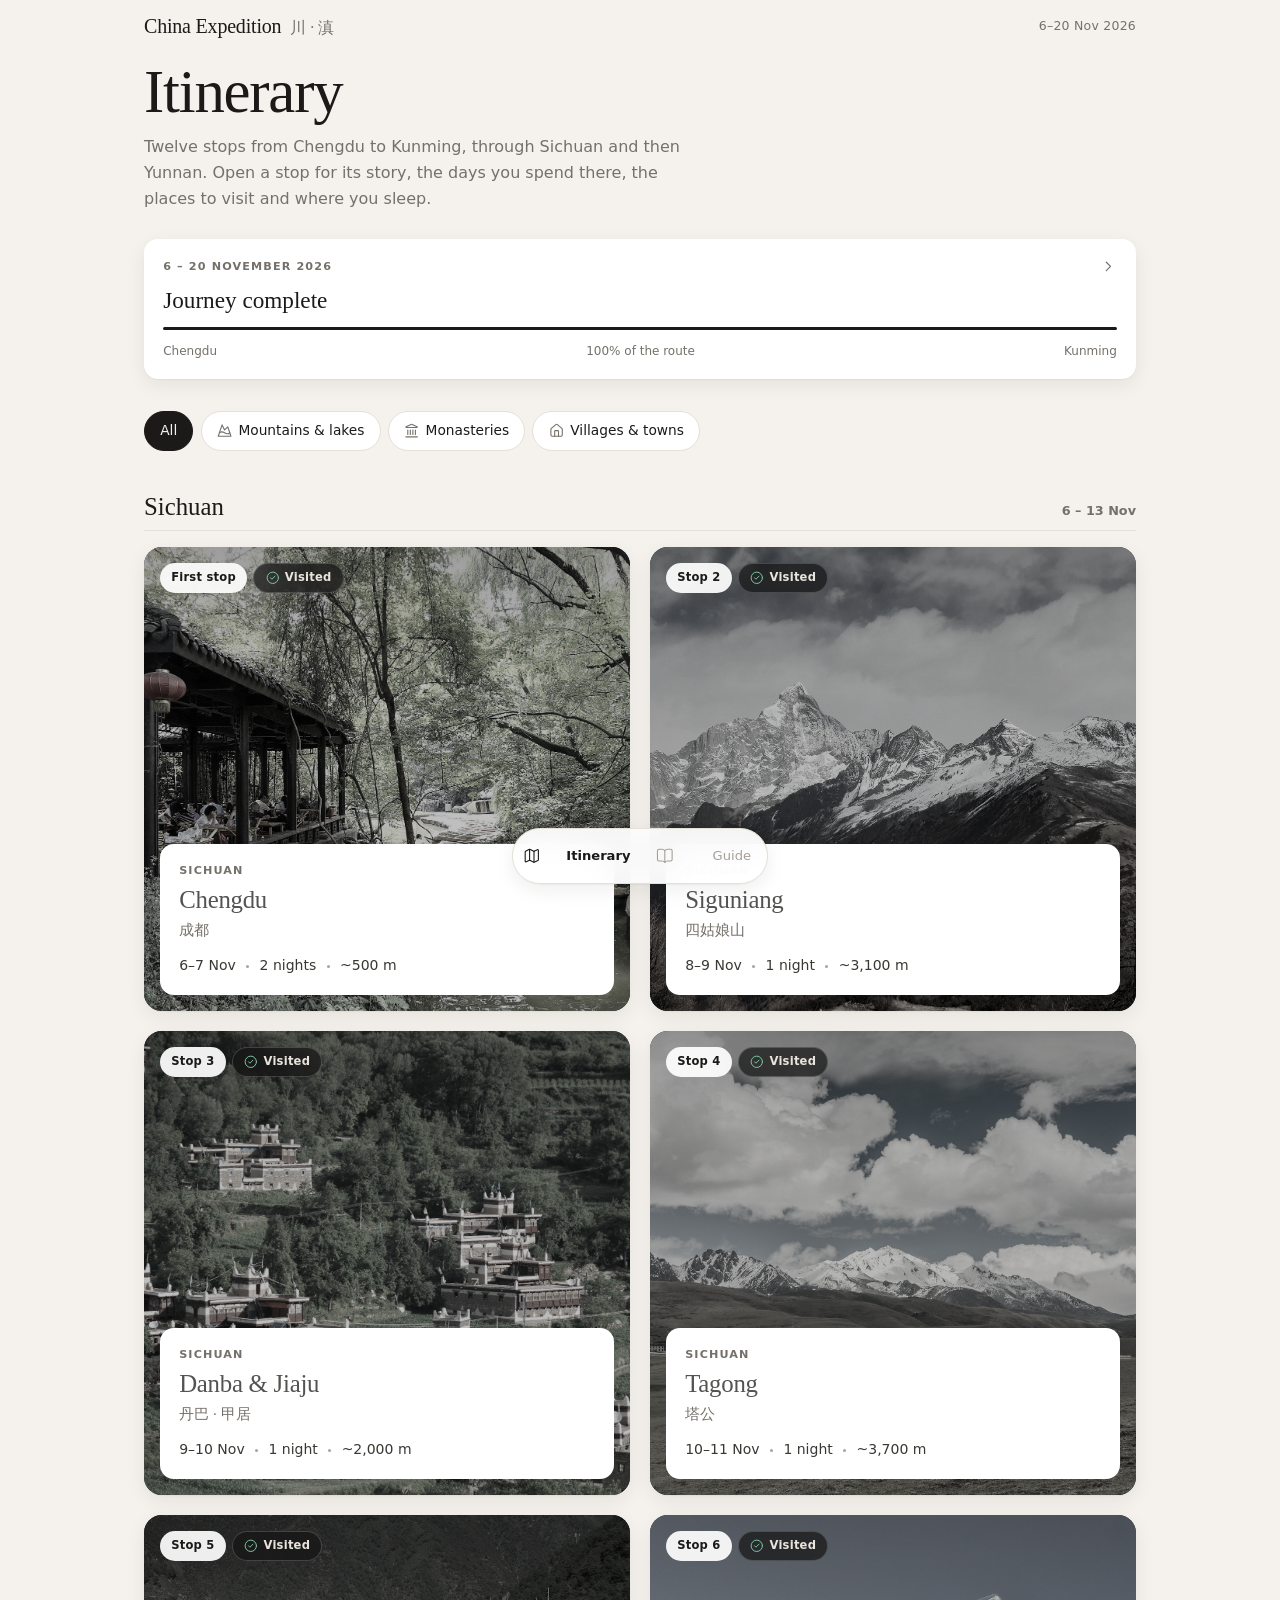
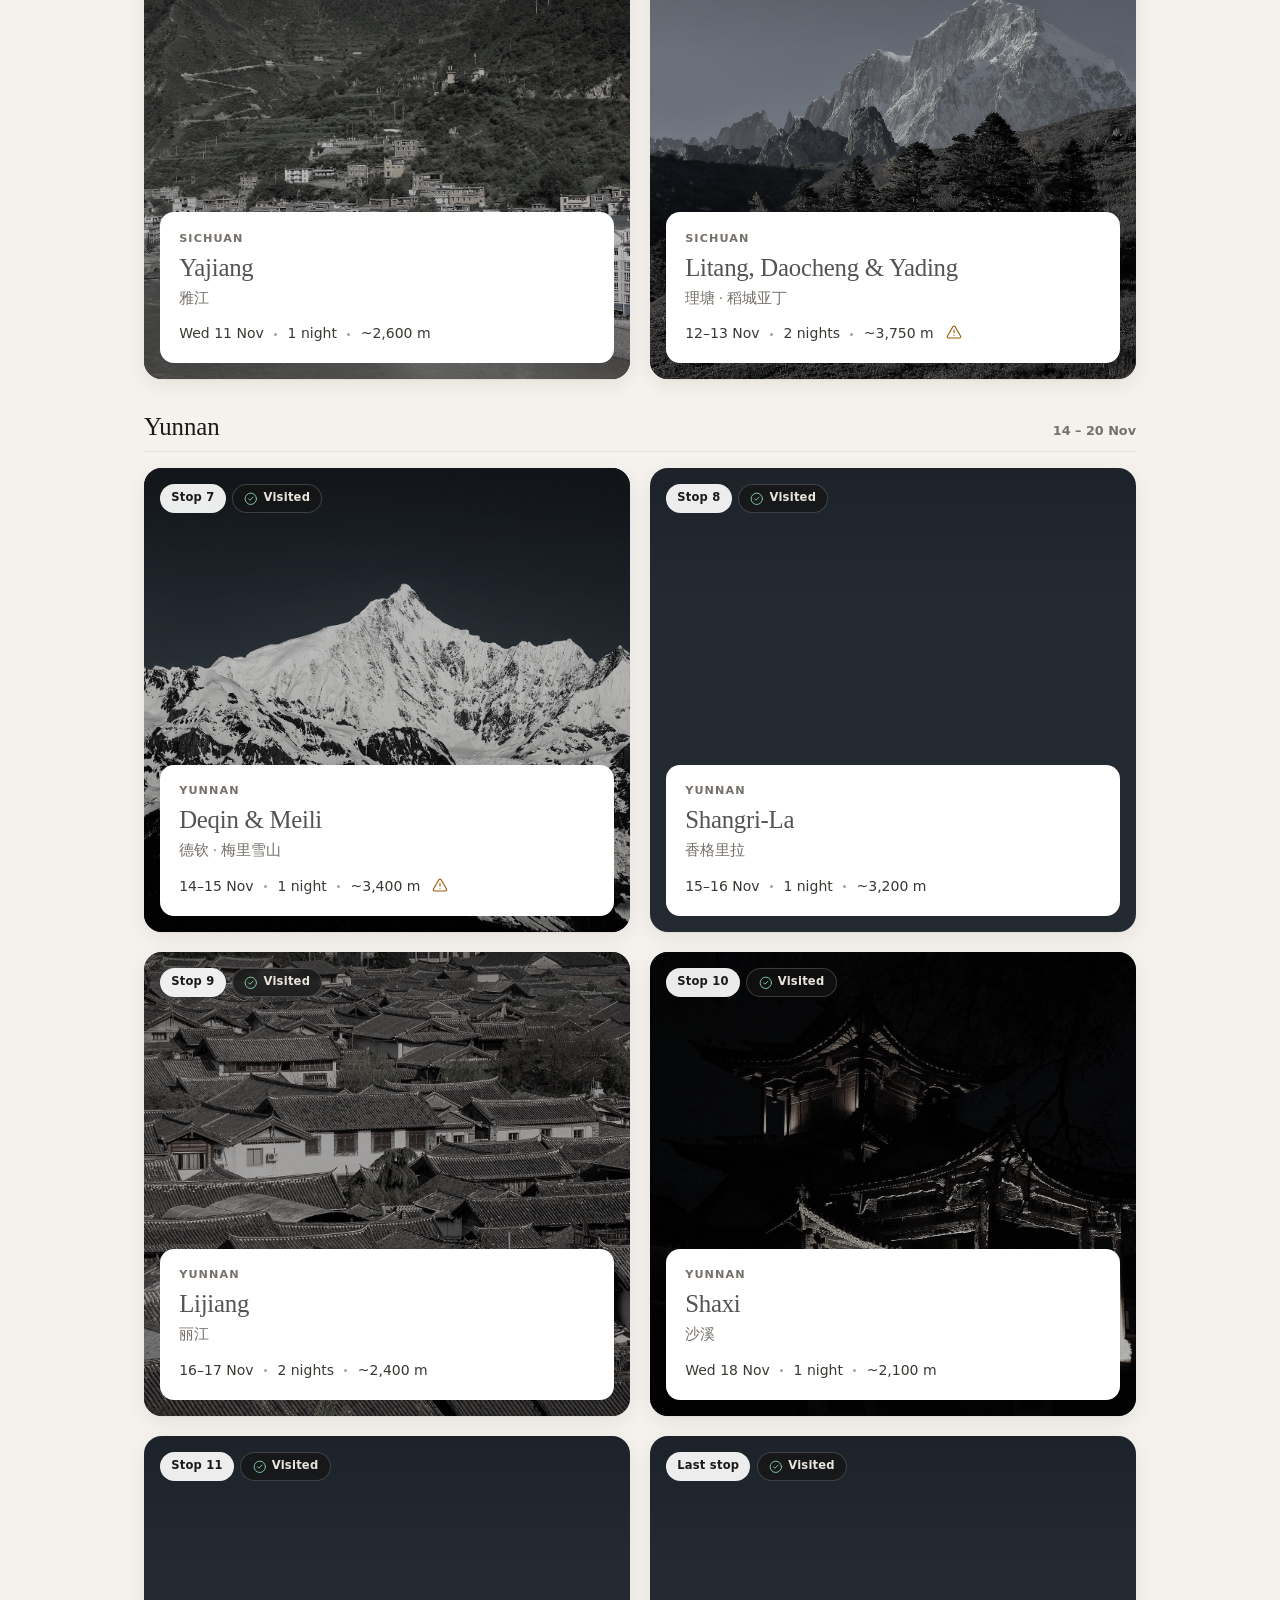
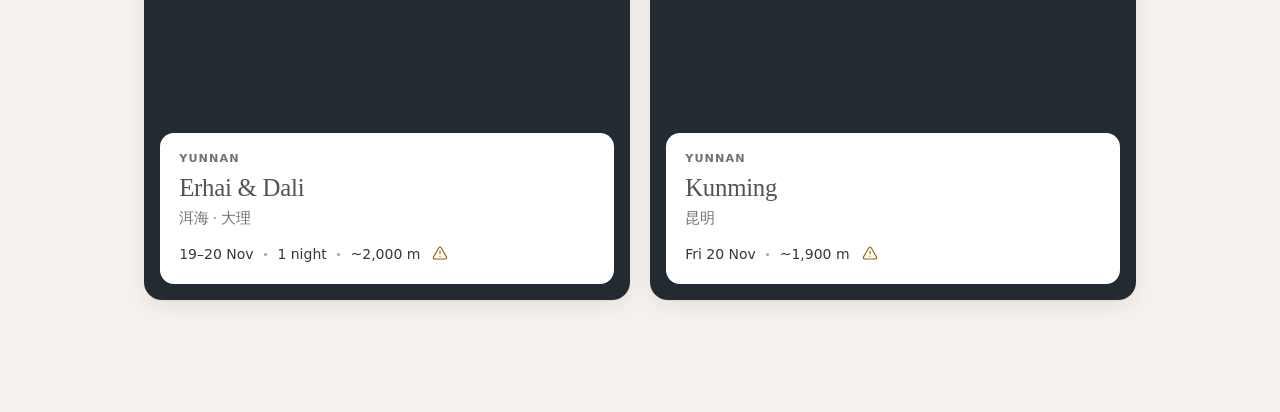
==== index.html @ 0755a428 "Phone: floating Guide and Filters buttons with animated filter panel Replaces the phone tab bar and " ====
<!doctype html>
<html lang="en">
<head>
  <meta charset="utf-8">
  <meta name="viewport" content="width=device-width, initial-scale=1, viewport-fit=cover">
  <meta name="theme-color" content="#f6f3ee" media="(prefers-color-scheme: light)">
  <meta name="theme-color" content="#171614" media="(prefers-color-scheme: dark)">
  <meta name="description" content="Day-by-day companion for the November 2026 Western Sichuan & Yunnan expedition.">
  <title>China Expedition · Nov 6–20, 2026</title>
  <link rel="icon" href="data:image/svg+xml,<svg xmlns='http://www.w3.org/2000/svg' viewBox='0 0 32 32'><rect width='32' height='32' rx='8' fill='%231d1c1a'/><path d='M5 23l7-10 4 5 3-4 8 9z' fill='%23f6f3ee'/></svg>">
  <link rel="stylesheet" href="styles.css">
</head>
<body>
  <header class="topbar">
    <a class="brand" href="#itinerary"><b>China Expedition</b><span lang="zh">川 · 滇</span></a>
    <span class="brand-dates">6–20 Nov 2026</span>
  </header>

  <main>
    <section class="view" id="v-itinerary" aria-label="Itinerary"><div class="content"></div></section>
    <section class="view" id="v-timeline" aria-label="Timeline"><div class="content"></div></section>
    <section class="view" id="v-guide" aria-label="Guide"><div class="content"></div></section>
  </main>

  <!-- Expanded card: place, stay or day -->
  <article class="detail" id="detail" hidden></article>

  <!-- Phone: floating Guide + Filters -->
  <div class="fabs" id="fabs">
    <a class="fab" href="#guide" aria-label="Guide" data-icon="book-open"></a>
    <button class="fab" id="fabFilter" type="button" aria-label="Filter stops" aria-expanded="false" aria-controls="filterPanel" data-icon="sliders-horizontal"><span class="fab-dot" aria-hidden="true"></span></button>
    <div class="filter-panel" id="filterPanel" role="radiogroup" aria-label="Filter stops"></div>
  </div>

  <nav class="tabbar" aria-label="Sections">
    <a href="#itinerary" data-view="itinerary" data-icon="map"><span>Itinerary</span></a>
    <a href="#guide" data-view="guide" data-icon="book-open"><span>Guide</span></a>
  </nav>

  <div class="toast" id="toast" role="status" aria-live="polite"></div>

  <script src="icons.js"></script>
  <script src="data.js"></script>
  <script src="places.js"></script>
  <script src="destinations.js"></script>
  <script src="photos.js"></script>
  <script src="geo.js"></script>
  <script src="food.js"></script>
  <script src="app.js"></script>
</body>
</html>
---- styles.css ----
/* China Expedition — a quiet, editorial travel companion.
   Serif display, neutral sans, warm paper, photographs (or a typographic
   cover until a photo exists), thin line icons, colour only as a signal. */

:root {
  --bg: #f5f2ed;
  --surface: #ffffff;
  --sunk: #f9f7f3;
  --ink: #1b1a18;
  --ink-2: #3a3833;
  --muted: #75706a;
  --faint: #a59f97;
  --line: #e5e0d8;
  --warn: #9a5c0b;
  --warn-bg: #f8efe0;
  --ok: #3f6b54;
  --cover-s1: #3d4855; --cover-s2: #232a32;
  --cover-y1: #3b4840; --cover-y2: #222a25;

  --serif: "Iowan Old Style", "Palatino Linotype", Palatino, "Book Antiqua", "Source Serif Pro", Georgia, serif;
  --sans: -apple-system, BlinkMacSystemFont, "Segoe UI", system-ui, Roboto, "Helvetica Neue", "PingFang SC", "Noto Sans SC", sans-serif;
  --han: "Songti SC", "STSong", "Noto Serif SC", "Source Han Serif SC", serif;

  --pad: clamp(1.25rem, 5vw, 2rem);
  --r: 14px;
  --shadow: 0 1px 1px rgb(30 25 20 / .04), 0 6px 20px rgb(30 25 20 / .07);
  --ease: cubic-bezier(.2, .7, .2, 1);
  --tab-h: calc(4rem + env(safe-area-inset-bottom));
  color-scheme: light dark;
}
@media (prefers-color-scheme: dark) {
  :root {
    --bg: #161513; --surface: #1f1d1a; --sunk: #1a1917; --ink: #eeeae3; --ink-2: #d2cdc5; --muted: #a39d94; --faint: #78726a; --line: #33302b;
    --warn: #e1ad5c; --warn-bg: #2a2219; --ok: #8cc3a5;
    --shadow: 0 1px 1px rgb(0 0 0 / .3), 0 8px 24px rgb(0 0 0 / .35);
  }
}

*, *::before, *::after { box-sizing: border-box; }
html { -webkit-text-size-adjust: 100%; }
body { margin: 0; background: var(--bg); color: var(--ink); font: 1rem/1.55 var(--sans); -webkit-font-smoothing: antialiased; padding-bottom: calc(var(--tab-h) + 1rem); }
a { color: inherit; }
button { font: inherit; color: inherit; }
:focus-visible { outline: 2px solid var(--ink); outline-offset: 3px; border-radius: 6px; }
.i { width: 1.05rem; height: 1.05rem; flex: 0 0 auto; }

/* ---------- Top bar ---------- */
.topbar { max-width: 66rem; margin: 0 auto; display: flex; align-items: center; justify-content: space-between; padding: calc(1rem + env(safe-area-inset-top)) var(--pad) 0; }
.brand { display: inline-flex; align-items: baseline; gap: .55rem; text-decoration: none; }
.brand b { font: 400 1.25rem/1 var(--serif); letter-spacing: -.01em; }
.brand span { font: 1rem/1 var(--han); color: var(--muted); }
.brand-dates { font-size: .78rem; color: var(--muted); letter-spacing: .02em; }

/* ---------- Views & type ---------- */
.view { display: none; }
.view.on { display: block; }
.content { max-width: 66rem; margin: 0 auto; padding: .75rem var(--pad) 2rem; }
.display { font: 400 clamp(2.7rem, 11vw, 3.8rem)/1 var(--serif); letter-spacing: -.02em; margin: .9rem 0 .7rem; }
.lede { color: var(--muted); line-height: 1.6; max-width: 34rem; margin: 0 0 1.75rem; }
.section-title { font: 400 1.55rem/1.15 var(--serif); margin: 2.5rem 0 1rem; letter-spacing: -.01em; }
.section-head { display: flex; align-items: baseline; justify-content: space-between; gap: 1rem; }
.group-title { display: flex; align-items: baseline; justify-content: space-between; margin: 2.25rem 0 1rem; padding-bottom: .6rem; border-bottom: 1px solid var(--line); }
.group-title span { font: 400 1.55rem/1 var(--serif); }
.group-title small { font-size: .8rem; color: var(--muted); }
.muted { color: var(--muted); font-size: .85rem; }
.eyebrow { display: block; font-size: .7rem; font-weight: 600; letter-spacing: .1em; text-transform: uppercase; color: var(--muted); margin: 0; }
.fine { display: flex; gap: .45rem; align-items: flex-start; font-size: .78rem; color: var(--muted); margin: .7rem 0 0; }
.fine .i { width: .9rem; height: .9rem; margin-top: .15rem; }
.text-link { display: inline-flex; align-items: center; gap: .35rem; margin-top: 1.25rem; padding: .4rem 0; font-weight: 600; font-size: .9rem; text-decoration: none; background: none; border: 0; border-bottom: 1px solid var(--line); cursor: pointer; }
.empty { display: flex; gap: .6rem; align-items: center; color: var(--muted); border: 1px dashed var(--line); border-radius: var(--r); padding: 1rem 1.1rem; margin: 0; font-size: .92rem; }

/* ---------- Typographic cover (until a photo exists) ---------- */
.cover { position: absolute; inset: 0; display: block; overflow: hidden; background: linear-gradient(165deg, var(--cover-s1), var(--cover-s2)); }
.cover.yunnan { background: linear-gradient(165deg, var(--cover-y1), var(--cover-y2)); }
.cover::after { content: ""; position: absolute; left: 1.4rem; right: 1.4rem; top: 7.4rem; height: 1px; background: rgb(255 255 255 / .14); }
.cover-zh {
  position: absolute; top: 4.3rem; left: 1.4rem;
  font: 400 2.1rem/1 var(--han); letter-spacing: .12em; color: rgb(255 255 255 / .42); white-space: nowrap;
}

/* ---------- Cards ---------- */
.cards { display: grid; gap: 1.1rem; }
.cards.grid { grid-template-columns: repeat(auto-fill, minmax(min(100%, 20rem), 1fr)); gap: 1.25rem; }
.card { position: relative; display: block; text-decoration: none; color: var(--ink); border-radius: calc(var(--r) + 4px); overflow: hidden; min-height: 27rem; isolation: isolate; box-shadow: var(--shadow); transition: transform .35s var(--ease); }
.card:active { transform: scale(.99); }
@media (hover: hover) { .card:hover { transform: translateY(-2px); } }
.card-media { position: absolute; inset: 0; z-index: -1; display: block; background: var(--cover-s2); }
.card-media img { position: absolute; inset: 0; width: 100%; height: 100%; object-fit: cover; }
.badge { position: absolute; top: 1rem; left: 1rem; display: inline-flex; align-items: center; gap: .4rem; padding: .35rem .7rem; border-radius: 999px; background: var(--surface); font-size: .75rem; font-weight: 600; box-shadow: var(--shadow); }
.badge .i { width: .9rem; height: .9rem; color: var(--warn); }
.card-panel { position: absolute; left: 1rem; right: 1rem; bottom: 1rem; display: flex; flex-direction: column; background: var(--surface); border-radius: var(--r); overflow: hidden; }
.card-panel > .eyebrow { padding: 1.1rem 1.2rem 0; }
.card-title { display: block; padding: .4rem 1.2rem 0; font: 400 1.55rem/1.15 var(--serif); letter-spacing: -.01em; text-wrap: balance; }
.card-zh { display: block; padding: .2rem 1.2rem 0; font-family: var(--han); color: var(--muted); font-size: .95rem; }
.meta { display: grid; gap: .4rem; padding: .9rem 1.2rem 1.05rem; font-size: .88rem; color: var(--ink-2); }
.meta > span { display: flex; align-items: center; gap: .6rem; min-width: 0; }
.meta .i { color: var(--muted); }
.card-foot { display: flex; flex-wrap: wrap; align-items: center; gap: .35rem 1rem; padding: .75rem 1.2rem; background: var(--sunk); border-top: 1px solid var(--line); color: var(--muted); font-size: .8rem; }
.card-foot > span { display: inline-flex; align-items: center; gap: .4rem; }
.card-foot .i { width: .95rem; height: .95rem; }
.card-foot .warn { color: var(--warn); font-weight: 600; margin-left: auto; }
.card.small { min-height: 21rem; }
.card.small .card-title { font-size: 1.3rem; }
.card.st-unconfirmed .st { color: var(--warn); }
.card.st-optional .st { font-style: italic; }

/* ---------- Progress ---------- */
.progress-card { display: grid; gap: .75rem; padding: 1.15rem 1.2rem; background: var(--surface); border-radius: var(--r); box-shadow: var(--shadow); text-decoration: none; }
.pc-top { display: flex; justify-content: space-between; align-items: center; color: var(--muted); }
.pc-where { font: 400 1.45rem/1.2 var(--serif); }
.bar { display: block; height: 3px; border-radius: 3px; background: var(--line); overflow: hidden; }
.bar i { display: block; height: 100%; background: var(--ink); }
.pc-foot { display: flex; justify-content: space-between; font-size: .75rem; color: var(--muted); }
.crew-line { display: flex; gap: .6rem; align-items: flex-start; font-size: .88rem; color: var(--muted); margin: 1.1rem 0 0; }
.crew-line b { color: var(--ink); font-weight: 600; margin-right: .3rem; }
.crew-line .i { margin-top: .15rem; }

/* ---------- Chips ---------- */
.chips { display: flex; gap: .45rem; overflow-x: auto; scrollbar-width: none; margin: 1.5rem calc(var(--pad) * -1) 0; padding: .5rem var(--pad); position: sticky; top: 0; z-index: 5; background: var(--bg); }
.chips::-webkit-scrollbar { display: none; }
.chips button { flex: 0 0 auto; display: inline-flex; align-items: center; gap: .4rem; min-height: 2.5rem; padding: 0 .95rem; border: 1px solid var(--line); background: var(--surface); border-radius: 999px; cursor: pointer; font-size: .86rem; }
.chips button .i { width: .95rem; height: .95rem; color: var(--muted); }
.chips button span { color: var(--faint); font-size: .75rem; }
.chips button[aria-checked="true"] { background: var(--ink); color: var(--bg); border-color: var(--ink); }
.chips button[aria-checked="true"] .i, .chips button[aria-checked="true"] span { color: color-mix(in srgb, var(--bg) 70%, transparent); }
#v-places .chips { margin-bottom: 1.5rem; }

/* ---------- Guide ---------- */
.arc, .plist { list-style: none; margin: 0; padding: 0; display: grid; gap: 1.1rem; }
.arc li, .plist li { display: grid; grid-template-columns: 2rem 1fr; gap: .7rem; font-size: .92rem; color: var(--muted); }
.arc b, .plist b { display: block; color: var(--ink); font-weight: 600; font-size: .98rem; margin-bottom: .1rem; }
.arc-n { font: 400 1.6rem/1 var(--serif); color: var(--faint); }
.plist .i { width: 1.25rem; height: 1.25rem; margin-top: .1rem; color: var(--ink-2); }
.accordion details { border-bottom: 1px solid var(--line); }
.accordion summary { display: flex; justify-content: space-between; align-items: center; cursor: pointer; padding: 1rem 0; font-weight: 600; list-style: none; }
.accordion summary::-webkit-details-marker { display: none; }
.accordion summary .i { transition: transform .25s var(--ease); color: var(--muted); }
.accordion details[open] summary .i { transform: rotate(180deg); }
.accordion ul { margin: 0 0 1rem; padding-left: 1.1rem; display: grid; gap: .4rem; color: var(--muted); font-size: .92rem; }
.gear-group { margin: 1.25rem 0 .25rem; }
.checks { list-style: none; margin: 0; padding: 0; }
.checks label { display: flex; align-items: center; gap: .8rem; min-height: 3rem; border-bottom: 1px solid var(--line); cursor: pointer; }
.checks input { width: 1.15rem; height: 1.15rem; accent-color: var(--ink); }
.checks input:checked + span { color: var(--faint); text-decoration: line-through; }
.foot { margin-top: 2.5rem; padding-top: 1.25rem; border-top: 1px solid var(--line); display: grid; gap: .75rem; font-size: .8rem; color: var(--muted); }
.foot p { display: flex; gap: .6rem; margin: 0; }

/* ---------- Detail ---------- */
body.has-detail { overflow: hidden; }
.detail { position: fixed; inset: 0; z-index: 30; overflow-y: auto; overscroll-behavior: contain; background: var(--bg); padding-bottom: calc(3rem + env(safe-area-inset-bottom)); scroll-padding-top: 3.5rem; }
.detail[hidden] { display: none; }
.d-hero { position: relative; height: min(48vh, 30rem); overflow: hidden; background: var(--cover-s2); view-transition-name: hero; }
.d-hero img { position: absolute; inset: 0; width: 100%; height: 100%; object-fit: cover; }
.d-hero::after { content: ""; position: absolute; inset: 0; background: linear-gradient(180deg, rgb(0 0 0 / .25), transparent 25%, transparent 70%, rgb(0 0 0 / .25)); pointer-events: none; }
.d-hero .cover-zh { font-size: clamp(2.6rem, 11vw, 3.6rem); top: auto; bottom: 2.6rem; left: var(--pad); }
.d-hero .cover::after { display: none; }
.d-back { position: absolute; z-index: 2; top: calc(.9rem + env(safe-area-inset-top)); left: .9rem; display: grid; place-items: center; width: 2.5rem; height: 2.5rem; border-radius: 50%; background: color-mix(in srgb, var(--surface) 92%, transparent); box-shadow: var(--shadow); -webkit-backdrop-filter: blur(10px); backdrop-filter: blur(10px); }
.d-back.static { position: static; flex: 0 0 auto; }
.d-back .i { width: 1.25rem; height: 1.25rem; }
.d-credit { position: absolute; z-index: 2; right: .75rem; bottom: 1.85rem; max-width: 70%; text-align: right; font-size: .6875rem; line-height: 1.3; color: rgb(255 255 255 / .85); text-decoration: none; }
.d-sheet { position: relative; max-width: 42rem; margin: -1.25rem auto 0; padding: 2rem var(--pad) 0; background: var(--bg); border-radius: 1.25rem 1.25rem 0 0; }

/* Detail typography — six roles, nothing else:
   title (serif 2.5) · h2 section (serif 1.5) · h3 item (sans 1.0625/600)
   body (sans 1/1.6) · meta (sans .875 muted) · label (sans .6875 caps) */
.detail .label { margin: 0; font: 600 .6875rem/1.3 var(--sans); letter-spacing: .1em; text-transform: uppercase; color: var(--muted); }
.d-title { margin: .5rem 0 0; font: 400 clamp(2.25rem, 9vw, 2.75rem)/1.05 var(--serif); letter-spacing: -.02em; text-wrap: balance; }
.d-zh { margin: .375rem 0 0; font: 1.0625rem/1.4 var(--han); color: var(--muted); }
.detail h2 { margin: 0 0 1rem; font: 400 1.5rem/1.2 var(--serif); letter-spacing: -.01em; }
.detail h3 { margin: 0; font: 600 1.0625rem/1.35 var(--sans); letter-spacing: -.005em; }
.detail h4 { margin: 1.5rem 0 .5rem; font: 600 .9375rem/1.35 var(--sans); }
.detail p { margin: .75rem 0 0; font-size: 1rem; line-height: 1.6; }
.detail p.lead { margin-top: 0; font-size: 1.0625rem; color: var(--ink); }
.detail .meta { padding: 0; display: flex; gap: .5rem; align-items: baseline; font-size: .875rem; line-height: 1.5; color: var(--muted); }
.detail .meta b { color: var(--ink-2); font-weight: 600; margin-right: .15rem; }
.detail .meta .i { width: 1rem; height: 1rem; flex: 0 0 auto; align-self: center; }
.detail .meta.note { align-items: flex-start; }
.detail .meta.note .i { align-self: flex-start; margin-top: .2rem; }
.bullets { margin: .75rem 0 0; padding-left: 1.1rem; display: grid; gap: .5rem; font-size: 1rem; line-height: 1.55; }
.bullets li::marker { color: var(--faint); }

/* Head + facts */
.d-head { padding-bottom: 1.5rem; }
.facts { display: grid; grid-template-columns: repeat(4, 1fr); margin: 1.5rem 0 0; padding: 1rem 0 0; border-top: 1px solid var(--line); gap: .5rem; }
.facts dt { font: 600 .6875rem/1.3 var(--sans); letter-spacing: .1em; text-transform: uppercase; color: var(--muted); }
.facts dd { margin: .25rem 0 0; font: 500 1rem/1.3 var(--sans); }
.jump { position: sticky; top: 0; z-index: 4; display: flex; gap: 1.5rem; overflow-x: auto; scrollbar-width: none; margin: 0 calc(var(--pad) * -1); padding: .875rem var(--pad); background: color-mix(in srgb, var(--bg) 94%, transparent); -webkit-backdrop-filter: blur(10px); backdrop-filter: blur(10px); border-top: 1px solid var(--line); border-bottom: 1px solid var(--line); }
.jump::-webkit-scrollbar { display: none; }
.jump a { font-size: .875rem; font-weight: 500; text-decoration: none; color: var(--muted); white-space: nowrap; }

/* Sections: one rhythm */
.dsec { padding: 2.5rem 0 0; }
.dsec + .dsec { margin-top: 2.5rem; border-top: 1px solid var(--line); }
.dsec > .meta:first-of-type { margin: -.5rem 0 1rem; }

/* Links: clearly tappable, never louder than content */
.tlink { display: inline-flex; align-items: center; gap: .3rem; padding: 0; border: 0; background: none; cursor: pointer; font: 500 .9375rem/1.4 var(--sans); color: var(--ink); text-decoration: underline; text-decoration-color: var(--line); text-decoration-thickness: 1px; text-underline-offset: .25em; }
.tlink:hover { text-decoration-color: var(--ink); }
.tlink .i { width: .9rem; height: .9rem; color: var(--muted); }
.tlink.inline { font-size: inherit; }
.links { display: flex; flex-wrap: wrap; gap: .5rem 1.25rem; }
.btn { display: inline-flex; align-items: center; justify-content: center; gap: .5rem; min-height: 2.75rem; padding: 0 1.1rem; border-radius: 999px; border: 1px solid var(--line); background: var(--surface); text-decoration: none; cursor: pointer; font: 600 .875rem var(--sans); color: var(--ink); }
.btn .i { width: 1rem; height: 1rem; }
.btn.primary { background: var(--ink); border-color: var(--ink); color: var(--bg); }

/* Stepper */
.stepper { list-style: none; margin: .75rem 0 0; padding: 0; display: flex; flex-wrap: wrap; gap: .375rem 0; font-size: .875rem; color: var(--ink-2); }
.stepper li { display: inline-flex; align-items: center; }
.stepper li span { position: relative; padding-left: .85rem; }
.stepper li span::before { content: ""; position: absolute; left: 0; top: 50%; width: 6px; height: 6px; margin-top: -3px; border-radius: 50%; border: 1.5px solid var(--faint); background: var(--bg); }
.stepper li + li::before { content: ""; width: 1rem; height: 1px; background: var(--line); margin: 0 .45rem 0 .35rem; }
.stepper li.done span::before { background: var(--ink); border-color: var(--ink); }
.stepper li.uncertain span { font-style: italic; color: var(--warn); }

/* Days */
.day + .day { margin-top: 2rem; padding-top: 2rem; border-top: 1px dashed var(--line); }
.day h3 { margin-top: .375rem; }
.day.is-today .label { color: var(--warn); }
.live { display: flex; gap: .4rem; align-items: center; font-weight: 600; font-size: .9375rem !important; }
.live .i { width: 1rem; height: 1rem; color: var(--warn); }
.opts { display: grid; gap: .75rem; margin: 1rem 0 0; }
.opts dt { font: 600 .6875rem/1.3 var(--sans); letter-spacing: .1em; text-transform: uppercase; color: var(--muted); }
.opts dd { margin: .2rem 0 0; font-size: 1rem; line-height: 1.55; }
.notice { display: flex; gap: .625rem; align-items: flex-start; margin-top: 1rem; padding: .875rem 1rem; background: var(--warn-bg); border-radius: var(--r); }
.notice p { margin: 0 !important; font-size: .9375rem !important; }
.notice .i { width: 1.05rem; height: 1.05rem; color: var(--warn); margin-top: .2rem; flex: 0 0 auto; }

/* Places: rows that read as tappable */
.places { list-style: none; margin: 0; padding: 0; border-top: 1px solid var(--line); }
.place { border-bottom: 1px solid var(--line); }
.place summary { display: grid; grid-template-columns: 4rem minmax(0, 1fr) 1.25rem; gap: 1rem; align-items: center; padding: 1rem 0; cursor: pointer; list-style: none; }
.place summary::-webkit-details-marker { display: none; }
.place summary:hover .pl-name { text-decoration: underline; text-decoration-color: var(--line); text-underline-offset: .25em; }
.pl-thumb { position: relative; width: 4rem; height: 4rem; border-radius: 10px; overflow: hidden; background: var(--cover-s2); }
.pl-thumb img { position: absolute; inset: 0; width: 100%; height: 100%; object-fit: cover; }
.pl-thumb .cover-zh { font-size: .95rem; top: auto; bottom: .4rem; left: .45rem; letter-spacing: 0; color: rgb(255 255 255 / .6); }
.pl-thumb .cover::after { display: none; }
.pl-text { display: grid; gap: .2rem; min-width: 0; }
.pl-name { font: 600 1.0625rem/1.3 var(--sans); }
.pl-sub { font-size: .8125rem; color: var(--muted); }
.pl-dist { display: flex; flex-wrap: wrap; align-items: center; gap: .3rem .75rem; font-size: .8125rem; font-weight: 500; color: var(--ink-2); }
.pl-dist:empty { display: none; }
.pl-dist .i { width: .9rem; height: .9rem; color: var(--muted); margin-right: -.1rem; }
.pl-dist.route { color: var(--muted); font-weight: 400; }
.pl-dist em { font-style: normal; font-weight: 500; color: var(--warn); }
.place.st-optional .pl-dist em { color: var(--muted); font-style: italic; font-weight: 400; }
.pl-chev { width: 1.1rem; height: 1.1rem; color: var(--faint); transition: transform .25s var(--ease); }
.place details[open] .pl-chev { transform: rotate(180deg); }
.pl-body { padding: 0 0 1.5rem; }
.pl-body > p:first-of-type { margin-top: 0; }
.pl-body .links { margin-top: 1rem; }
.pl-photo { margin: 0 0 1rem; }
.pl-photo img { display: block; width: 100%; aspect-ratio: 3 / 2; object-fit: cover; border-radius: var(--r); }
.pl-photo figcaption { margin-top: .4rem; }
.pl-photo figcaption .tlink { font-size: .6875rem; color: var(--muted); }

/* Stay */
.stay { padding: 1.5rem; background: var(--surface); border-radius: var(--r); box-shadow: var(--shadow); }
.stay h3 { margin-top: .375rem; font-size: 1.1875rem; }
.stay > .meta { margin-top: .25rem; }
.kv { margin: 1.25rem 0 0; display: grid; gap: .75rem; }
.kv > div { display: grid; grid-template-columns: 1.1rem 5.5rem minmax(0, 1fr); gap: .625rem; align-items: baseline; font-size: .9375rem; line-height: 1.5; }
.kv .i { width: 1rem; height: 1rem; color: var(--muted); align-self: center; }
.kv dt { color: var(--muted); font-size: .875rem; }
.kv dd { margin: 0; }
.kv dd .tlink { margin-left: .4rem; font-size: .875rem; }
@media (max-width: 26rem) { .kv > div { grid-template-columns: 1.1rem minmax(0, 1fr); } .kv dt { grid-column: 2; } .kv dd { grid-column: 2; margin-top: -.5rem; } }
.stay .note { margin-top: 1rem; }
.stay-actions { display: flex; flex-wrap: wrap; align-items: center; gap: .75rem 1.25rem; margin-top: 1.25rem; padding-top: 1.25rem; border-top: 1px solid var(--line); }

/* Food */
.eats { list-style: none; margin: .75rem 0 0; padding: 0; display: grid; gap: 1px; background: var(--line); border-radius: var(--r); overflow: hidden; }
.eats li { padding: 1rem 1.125rem; background: var(--surface); }
.eats h3 { font-size: 1rem; }
.eats .zh { font: 400 .9375rem var(--han); color: var(--muted); margin-left: .25rem; }
.eats p { margin-top: .375rem; font-size: .9375rem; color: var(--ink-2); }
.eats .links { margin-top: .625rem; }
.eats .tlink { font-size: .875rem; }

.foot-note { margin-top: 2.5rem !important; padding-top: 1.5rem; border-top: 1px solid var(--line); }
.d-pager { display: grid; grid-template-columns: 1fr 1fr; gap: .75rem; margin-top: 1.5rem; }
.d-pager a { display: flex; align-items: center; gap: .5rem; padding: 1rem; background: var(--surface); border-radius: var(--r); text-decoration: none; font: 600 1rem/1.3 var(--sans); }
.d-pager .label { display: block; margin-bottom: .25rem; }
.d-pager .i { width: 1.1rem; height: 1.1rem; color: var(--muted); flex: 0 0 auto; }
.d-pager .nx { justify-content: flex-end; text-align: right; grid-column: 2; }

/* Voucher viewer */
.detail.voucher { background: #111; color: #eee; }
.v-bar { position: sticky; top: 0; z-index: 2; display: flex; align-items: center; gap: .8rem; padding: calc(.75rem + env(safe-area-inset-top)) var(--pad) .75rem; background: rgb(17 17 17 / .92); -webkit-backdrop-filter: blur(10px); backdrop-filter: blur(10px); }
.v-bar small { display: block; font-size: .7rem; letter-spacing: .1em; text-transform: uppercase; color: #9a9a9a; }
.v-bar b { font: 400 1.1rem/1.2 var(--serif); }
.v-bar .d-back { background: #2a2a2a; color: #eee; box-shadow: none; }
.v-note { display: flex; gap: .6rem; max-width: 46rem; margin: .5rem auto 0; padding: 0 var(--pad); font-size: .82rem; color: #b5b5b5; }
.v-pages { display: grid; gap: 1rem; max-width: 46rem; margin: 1rem auto 0; padding: 0 var(--pad); }
.v-pages img { width: 100%; height: auto; border-radius: 8px; background: #fff; }
.detail.voucher .empty { color: #aaa; border-color: #333; }

/* Expand / collapse */
.card-media.vt { view-transition-name: hero; }
::view-transition-group(hero) { animation-duration: .45s; animation-timing-function: var(--ease); }

/* ---------- Tab bar ---------- */
.tabbar { position: fixed; left: 0; right: 0; bottom: 0; z-index: 20; height: var(--tab-h); display: grid; grid-template-columns: repeat(2, 1fr); padding-bottom: env(safe-area-inset-bottom); background: color-mix(in srgb, var(--surface) 94%, transparent); border-top: 1px solid var(--line); -webkit-backdrop-filter: blur(16px); backdrop-filter: blur(16px); }
.tabbar a { display: grid; place-items: center; align-content: center; gap: .3rem; text-decoration: none; color: var(--faint); font-size: .7rem; }
.tabbar .i { width: 1.4rem; height: 1.4rem; stroke-width: 1.5; }
.tabbar a[aria-current] { color: var(--ink); font-weight: 600; }
.has-detail .tabbar { display: none; }
@media (min-width: 52rem) {
  .tabbar { left: 50%; right: auto; bottom: 1rem; transform: translateX(-50%); width: 16rem; height: 3.5rem; padding: 0; border: 1px solid var(--line); border-radius: 999px; box-shadow: var(--shadow); }
  .tabbar a { grid-auto-flow: column; gap: .45rem; font-size: .82rem; }
  .tabbar .i { width: 1.1rem; height: 1.1rem; }
  .card { min-height: 29rem; }
}

.toast { position: fixed; left: 50%; bottom: calc(var(--tab-h) + 1rem); z-index: 60; transform: translate(-50%, 1rem); opacity: 0; background: var(--ink); color: var(--bg); padding: .6rem 1.05rem; border-radius: 999px; font-size: .86rem; font-weight: 600; pointer-events: none; transition: transform .3s var(--ease), opacity .3s var(--ease); }
.has-detail .toast { bottom: calc(1.5rem + env(safe-area-inset-bottom)); }
.toast.show { transform: translate(-50%, 0); opacity: 1; }

@media (prefers-reduced-motion: reduce) { *, *::before, *::after { transition: none !important; animation: none !important; } }

/* ---------- Stop pills ---------- */
.pills { position: absolute; top: 1rem; left: 1rem; display: flex; gap: .4rem; }
.pill { display: inline-flex; align-items: center; gap: .35rem; padding: .3rem .7rem; border-radius: 999px; font-size: .72rem; font-weight: 600; letter-spacing: .02em;
  background: rgb(255 255 255 / .92); color: #1b1a18; -webkit-backdrop-filter: blur(8px); backdrop-filter: blur(8px); }
.pill.now { background: #1b1a18; color: #fff; }
.pill .i { width: .85rem; height: .85rem; }

/* ---------- Timeline ---------- */
.tl { list-style: none; margin: 2rem 0 0; padding: 0; position: relative; }
.tl-stop { position: relative; display: grid; grid-template-columns: 1.5rem minmax(0, 1fr); gap: .9rem; padding-bottom: 1.6rem; }
.tl-stop::before { content: ""; position: absolute; left: calc(.75rem - 1px); top: 1.6rem; bottom: -.1rem; width: 2px; background: var(--line); }
.tl-stop:last-child::before { display: none; }
.tl-stop.done::before { background: var(--ink); }
.tl-node { position: relative; z-index: 1; width: 1.5rem; height: 1.5rem; margin-top: 1.1rem; border-radius: 50%; border: 2px solid var(--line); background: var(--bg); display: grid; place-items: center; }
.tl-stop.done .tl-node { border: 0; background: var(--ink); color: var(--bg); }
.tl-stop.done .tl-node .i { width: 1.5rem; height: 1.5rem; color: var(--bg); stroke-width: 2; }
.tl-stop.now .tl-node { border-color: var(--warn); box-shadow: 0 0 0 5px color-mix(in srgb, var(--warn) 18%, transparent); }
.tl-stop.now .tl-node::after { content: ""; width: .55rem; height: .55rem; border-radius: 50%; background: var(--warn); }
.tl-head { display: grid; grid-template-columns: 4.2rem minmax(0, 1fr) auto; gap: .9rem; align-items: center; text-decoration: none; padding: .5rem; margin: 0 -.5rem; border-radius: var(--r); }
.tl-stop.now .tl-head { background: var(--surface); box-shadow: var(--shadow); }
.tl-head > .i { color: var(--faint); }
.tl-thumb { position: relative; width: 4.2rem; height: 4.2rem; border-radius: 10px; overflow: hidden; background: var(--cover-s2); }
.tl-thumb img { position: absolute; inset: 0; width: 100%; height: 100%; object-fit: cover; }
.tl-thumb .cover-zh { font-size: 1rem; top: auto; bottom: .45rem; left: .45rem; letter-spacing: 0; color: rgb(255 255 255 / .6); }
.tl-thumb .cover::after { display: none; }
.tl-name { display: block; font: 400 1.35rem/1.15 var(--serif); margin-top: .15rem; }
.tl-head em { font-style: normal; color: var(--warn); }
.tl-stop.done .tl-head { opacity: .55; }
.tl-days { list-style: none; margin: .5rem 0 0; padding: 0 0 0 .1rem; display: grid; gap: .1rem; }
.tl-days a { display: grid; grid-template-columns: 3.6rem minmax(0, 1fr) auto; gap: .5rem; align-items: baseline; padding: .3rem 0; text-decoration: none; font-size: .86rem; color: var(--ink-2); }
.tl-days b { font-weight: 600; font-size: .78rem; color: var(--muted); }
.tl-days li.past a { color: var(--faint); text-decoration: line-through; text-decoration-color: var(--line); }
.tl-days li.today a { color: var(--ink); font-weight: 600; }
.tl-days li.today b { color: var(--warn); }
.tl-days .warn-i { width: .85rem; height: .85rem; color: var(--warn); }
.tl-live { display: flex; gap: .4rem; align-items: center; margin: .1rem 0 .3rem 4.1rem; font-size: .82rem; color: var(--warn); font-weight: 600; }
.tl-live .i { width: .9rem; height: .9rem; }

/* Photos */
.card-media img { transition: transform .8s var(--ease); }
@media (hover: hover) { .card:hover .card-media img { transform: scale(1.03); } }
.card-media::after { content: ""; position: absolute; inset: 0; background: linear-gradient(180deg, rgb(0 0 0 / .18), transparent 30%); pointer-events: none; }
.credits { margin-top: 1.5rem; border-top: 1px solid var(--line); }
.credits summary { display: flex; justify-content: space-between; align-items: center; padding: 1rem 0; cursor: pointer; font-size: .85rem; font-weight: 600; list-style: none; }
.credits summary::-webkit-details-marker { display: none; }
.credits ul { list-style: none; margin: 0; padding: 0 0 1rem; display: grid; gap: .7rem; font-size: .78rem; color: var(--muted); }
.credits b { color: var(--ink); font-weight: 600; }
.credits a { color: var(--ink-2); word-break: break-word; }
.kv dd > a.tlink:first-child { margin-left: 0; }

.detail .v-label { margin: .75rem 0 -.25rem; font: 600 .6875rem/1.3 var(--sans); letter-spacing: .1em; text-transform: uppercase; color: #b5b5b5; }

/* =====================================================================
   HOME — desktop keeps the grid; phones get a full-screen story feed
   ===================================================================== */
.home-hero { display: none; }
@media (max-width: 51.99rem) {
  .topbar { display: none; }
  :root[data-view="itinerary"] { scroll-snap-type: y mandatory; scroll-padding-top: 3.1rem; }
  .desk-intro, #v-itinerary .group-title { display: none; }
  #v-itinerary .content { padding-top: 0; }

  .home-hero {
    position: relative; display: flex; flex-direction: column; justify-content: space-between;
    height: calc(100svh - var(--tab-h)); margin: 0 calc(var(--pad) * -1);
    padding: calc(2.5rem + env(safe-area-inset-top)) var(--pad) 1.25rem;
    color: #fff; overflow: hidden; isolation: isolate; scroll-snap-align: start; scroll-margin-top: 0;
  }
  .hero-media { position: absolute; inset: 0; z-index: -1; background: var(--cover-s2); }
  .hero-media img { position: absolute; inset: 0; width: 100%; height: 100%; object-fit: cover; }
  .hero-media .cover-zh { display: none; }
  .hero-media::after { content: ""; position: absolute; inset: 0;
    background: linear-gradient(180deg, rgb(10 10 10 / .55) 0%, rgb(10 10 10 / .15) 38%, rgb(10 10 10 / .1) 55%, rgb(10 10 10 / .55) 100%); }
  .hero-kicker { margin: 0; display: flex; gap: .75rem; font: 600 .6875rem/1.3 var(--sans); letter-spacing: .12em; text-transform: uppercase; color: rgb(255 255 255 / .85); }
  .hero-kicker span { font: 400 .875rem/1 var(--han); letter-spacing: .1em; }
  .hero-title { margin: .75rem 0 0; font: 400 clamp(3.4rem, 17vw, 5rem)/.95 var(--serif); letter-spacing: -.03em; text-shadow: 0 2px 24px rgb(0 0 0 / .25); }
  .hero-sub { margin: 1rem 0 0; max-width: 18rem; font-size: 1rem; line-height: 1.5; color: rgb(255 255 255 / .9); }
  .hero-bottom { display: grid; gap: .75rem; }
  .hero-bottom .progress-card { color: var(--ink); }
  .hero-bottom .fine { margin: 0; color: rgb(255 255 255 / .85); }
  .hero-bottom .fine .i { color: rgb(255 255 255 / .85); }
  .scroll-cue { display: flex; align-items: center; justify-content: center; gap: .35rem; font-size: .75rem; letter-spacing: .04em; color: rgb(255 255 255 / .8); }
  .scroll-cue .i { width: .9rem; height: .9rem; }
  @media (prefers-reduced-motion: no-preference) { .scroll-cue .i { animation: cue 1.8s var(--ease) infinite; } }

  /* Filters: a slim sticky bar once you scroll past the hero */
  #v-itinerary .chips { margin: 0 calc(var(--pad) * -1); padding: .5rem var(--pad); gap: .375rem; height: 3.1rem;
    background: color-mix(in srgb, var(--bg) 90%, transparent); -webkit-backdrop-filter: blur(14px); backdrop-filter: blur(14px); border-bottom: 1px solid var(--line); }
  #v-itinerary .chips button { min-height: 2.1rem; padding: 0 .8rem; font-size: .8125rem; }
  #v-itinerary .chips button .i { width: .85rem; height: .85rem; }

  /* Each stop is a whole page */
  #v-itinerary .cards.grid { display: block; margin: 0 calc(var(--pad) * -1); }
  #v-itinerary .card {
    height: calc(100svh - var(--tab-h) - 3.1rem); min-height: 0; border-radius: 0; box-shadow: none;
    scroll-snap-align: start; scroll-snap-stop: always; transform: none;
  }
  #v-itinerary .card:active { transform: none; }
  #v-itinerary .card-media::after { background: linear-gradient(180deg, rgb(0 0 0 / .28), transparent 22%, transparent 55%, rgb(0 0 0 / .35)); }
  #v-itinerary .pills { top: 1.25rem; left: 1.25rem; }
  #v-itinerary .card-panel { left: 1rem; right: 1rem; bottom: 1rem; }
  #v-itinerary .card-title { font-size: 2rem; }
  #v-itinerary .empty { margin: 2rem var(--pad); }
}
@keyframes cue { 50% { transform: translateY(3px); } }
@media (min-width: 52rem) { .desk-intro { display: block; } }

/* Phone story pages: text straight on the photo (visual reference: full-bleed, white type, dark fade) */
.card-desc { display: none; }
@media (max-width: 51.99rem) {
  :root[data-view="itinerary"] body { background: #0d0d0c; }
  #v-itinerary .card { background: #0d0d0c; color: #fff; }
  #v-itinerary .card-media::after { background: linear-gradient(180deg, rgb(0 0 0 / .35) 0%, transparent 18%, transparent 38%, rgb(0 0 0 / .55) 62%, rgb(0 0 0 / .88) 100%); }
  #v-itinerary .card-panel { left: 0; right: 0; bottom: 0; padding: 0 1.5rem 1.75rem; background: none; border-radius: 0; overflow: visible; }
  #v-itinerary .card-panel > .eyebrow { padding: 0; color: rgb(255 255 255 / .75); }
  #v-itinerary .card-title { padding: .5rem 0 0; font: 700 2.25rem/1.05 var(--sans); letter-spacing: -.025em; color: #fff; }
  #v-itinerary .card-zh { padding: .3rem 0 0; color: rgb(255 255 255 / .7); font-size: 1rem; }
  #v-itinerary .card-desc { display: -webkit-box; -webkit-line-clamp: 2; -webkit-box-orient: vertical; overflow: hidden;
    margin-top: .75rem; font-size: .9375rem; line-height: 1.45; color: rgb(255 255 255 / .88); }
  #v-itinerary .meta { padding: .9rem 0 0; gap: .4rem; color: rgb(255 255 255 / .9); font-size: .875rem; }
  #v-itinerary .meta .i { color: rgb(255 255 255 / .7); }
  #v-itinerary .card-foot { padding: 1rem 0 0; margin-top: 1rem; background: none; border-top: 1px solid rgb(255 255 255 / .18); color: rgb(255 255 255 / .75); }
  #v-itinerary .card-foot .warn { color: #f0c27a; }
  #v-itinerary .pill { background: rgb(255 255 255 / .16); color: #fff; border: 1px solid rgb(255 255 255 / .25); }
  #v-itinerary .pill.now { background: #fff; color: #111; border-color: #fff; }

  /* Dark chrome while browsing stops */
  :root[data-view="itinerary"] #v-itinerary .chips { background: rgb(13 13 12 / .82); border-bottom-color: rgb(255 255 255 / .08); }
  :root[data-view="itinerary"] #v-itinerary .chips button { background: rgb(255 255 255 / .08); border-color: rgb(255 255 255 / .14); color: rgb(255 255 255 / .85); }
  :root[data-view="itinerary"] #v-itinerary .chips button .i { color: rgb(255 255 255 / .6); }
  :root[data-view="itinerary"] #v-itinerary .chips button[aria-checked="true"] { background: #fff; color: #111; border-color: #fff; }
  :root[data-view="itinerary"] #v-itinerary .chips button[aria-checked="true"] .i { color: #111; }
  :root[data-view="itinerary"] .tabbar { background: rgb(13 13 12 / .92); border-top-color: rgb(255 255 255 / .08); }
  :root[data-view="itinerary"] .tabbar a { color: rgb(255 255 255 / .45); }
  :root[data-view="itinerary"] .tabbar a[aria-current] { color: #fff; }
  #v-itinerary .empty { color: rgb(255 255 255 / .7); border-color: rgb(255 255 255 / .2); }
}

/* Opening screen: black, with a cinnabar seal and blessing */
:root { --cinnabar: #c8352a; --cinnabar-deep: #9e2a21; }
@media (max-width: 51.99rem) {
  .home-hero { background: #0a0a0a; color: #f3efe8; justify-content: flex-end; gap: 1.75rem; }
  .seal {
    position: absolute; top: calc(1.75rem + env(safe-area-inset-top)); left: var(--pad);
    display: grid; grid-template-columns: 1fr; place-items: center; width: 3.4rem; height: 3.4rem;
    background: var(--cinnabar); border-radius: 4px; color: #fbe9e4;
    font: 400 1.15rem/1 var(--han); letter-spacing: 0; box-shadow: inset 0 0 0 2px rgb(255 255 255 / .12);
  }
  .seal span { display: block; line-height: 1.05; }
  .blessing {
    position: absolute; top: calc(1.5rem + env(safe-area-inset-top)); right: calc(var(--pad) - .25rem); margin: 0;
    display: flex; flex-direction: column; align-items: center;
    font: 400 clamp(2.9rem, 13vw, 4rem)/1 var(--han); color: var(--cinnabar);
  }
  .blessing span { display: block; height: 1.12em; }
  .hero-kicker { color: rgb(243 239 232 / .6); }
  .hero-title { text-shadow: none; color: #f3efe8; }
  .hero-sub { max-width: 19rem; color: rgb(243 239 232 / .75); }
  .hero-sub .red { color: var(--cinnabar); font-weight: 600; }
  .hero-bottom .progress-card { background: #151515; color: #f3efe8; box-shadow: none; border: 1px solid #262626; }
  .hero-bottom .progress-card .eyebrow, .hero-bottom .pc-top, .hero-bottom .pc-foot { color: rgb(243 239 232 / .55); }
  .hero-bottom .bar { background: #2a2a2a; }
  .hero-bottom .bar i { background: var(--cinnabar); }
  .hero-bottom .fine, .hero-bottom .fine .i, .scroll-cue { color: rgb(243 239 232 / .5); }
  .hero-media { display: none; }
}

/* Visited stops */
.pill.done { background: rgb(20 20 20 / .7); color: #e9e4dc; border: 1px solid rgb(255 255 255 / .18); }
.pill.done .i { color: #7cc4a2; }
.card.is-done .card-media img { filter: grayscale(.85) brightness(.75); }
.card.is-done .card-title { opacity: .75; }
.card.is-now { box-shadow: 0 0 0 3px var(--cinnabar, #c8352a), var(--shadow); }
@media (max-width: 51.99rem) { #v-itinerary .card.is-now { box-shadow: inset 0 0 0 3px var(--cinnabar); } }
.tl-back { display: inline-flex; align-items: center; gap: .25rem; margin-top: calc(.5rem + env(safe-area-inset-top)); font-size: .875rem; color: var(--muted); text-decoration: none; }
.tl-back .i { width: 1rem; height: 1rem; }
/* Timeline view: the itinerary tab stays highlighted */
:root[data-view="timeline"] .tabbar a[data-view="itinerary"] { color: var(--ink); font-weight: 600; }

/* Section bar: active section */
.jump a { position: relative; padding: .25rem 0; transition: color .2s var(--ease); }
.jump a::after { content: ""; position: absolute; left: 0; right: 0; bottom: -.9rem; height: 2px; border-radius: 2px; background: var(--cinnabar, #c8352a); transform: scaleX(0); transition: transform .25s var(--ease); }
.jump a.on { color: var(--ink); font-weight: 600; }
.jump a.on::after { transform: scaleX(1); }

/* Cards: high-level only — region, name, dates · nights · altitude */
.card-line { display: flex; flex-wrap: wrap; align-items: center; gap: .25rem 0; padding: .875rem 1.2rem 1.15rem; font-size: .875rem; color: var(--ink-2); }
.card-line span + span::before { content: ""; display: inline-block; width: 3px; height: 3px; border-radius: 50%; background: currentColor; opacity: .45; margin: 0 .65rem; vertical-align: middle; }
.card-line .warn { color: var(--warn); }
.card-line .warn::before { display: none !important; }
.card-line .warn { margin-left: .75rem; }
.card-line .warn .i { width: 1rem; height: 1rem; vertical-align: -2px; }
.card .card-panel { min-height: 0; }
@media (max-width: 51.99rem) {
  #v-itinerary .card-line { padding: .9rem 0 0; color: rgb(255 255 255 / .85); font-size: .9375rem; }
  #v-itinerary .card-line .warn { color: #f0c27a; }
  #v-itinerary .card-title { font-size: 2.5rem; }
  #v-itinerary .card-panel { padding-bottom: 2rem; }
}

/* =====================================================================
   PHONE: floating Guide + Filters (replaces the tab bar and chip bar)
   Gate: occasional · Purpose: spatial consistency (panel grows from its button)
   CSS transitions on transform/opacity · strong ease-out · 240 ms in, 160 ms out
   ===================================================================== */
:root { --ease-out-strong: cubic-bezier(0.23, 1, 0.32, 1); }
.fabs { display: none; }
@media (max-width: 51.99rem) {
  :root { --tab-h: 0px; }
  .tabbar { display: none; }
  body { padding-bottom: env(safe-area-inset-bottom); }
  #v-itinerary .chips { display: none; }
  :root[data-view="itinerary"] { scroll-padding-top: 0; }
  #v-itinerary .card { height: 100svh; }
  .home-hero { height: 100svh; }

  :root[data-view="itinerary"] body:not(.has-detail) .fabs { display: block; }
  .fabs { position: fixed; z-index: 25; top: calc(1rem + env(safe-area-inset-top)); right: 1rem; }
  .fab {
    position: relative; display: grid; place-items: center; width: 2.75rem; height: 2.75rem; margin-bottom: .6rem;
    border-radius: 50%; border: 1px solid rgb(255 255 255 / .18); color: #fff; cursor: pointer;
    background: rgb(15 15 15 / .45); -webkit-backdrop-filter: blur(14px) saturate(1.4); backdrop-filter: blur(14px) saturate(1.4);
    transition: transform 160ms var(--ease-out-strong), background-color 160ms ease;
  }
  .fab .i { width: 1.2rem; height: 1.2rem; stroke-width: 1.6; }
  .fab:active { transform: scale(0.94); }
  .fabs.open #fabFilter { background: #fff; color: #111; }
  .fab-dot { position: absolute; top: .45rem; right: .45rem; width: .5rem; height: .5rem; border-radius: 50%; background: var(--cinnabar); box-shadow: 0 0 0 2px rgb(15 15 15 / .6); transform: scale(0); transition: transform 200ms var(--ease-out-strong); }
  #fabFilter.has-filter .fab-dot { transform: scale(1); }

  /* Panel unfolds from the filter button (its top-right corner) */
  .filter-panel {
    position: absolute; top: 3.35rem; right: 3.35rem; width: min(16.5rem, calc(100vw - 6rem));
    padding: .5rem; border-radius: 1.1rem; background: rgb(18 18 18 / .82); border: 1px solid rgb(255 255 255 / .12);
    -webkit-backdrop-filter: blur(20px) saturate(1.4); backdrop-filter: blur(20px) saturate(1.4);
    box-shadow: 0 18px 50px rgb(0 0 0 / .45);
    transform-origin: top right; transform: scale(0.94) translateY(-6px); opacity: 0; visibility: hidden; pointer-events: none;
    transition: transform 160ms var(--ease-out-strong), opacity 160ms var(--ease-out-strong), visibility 0s linear 160ms;
  }
  .fabs.open .filter-panel {
    transform: none; opacity: 1; visibility: visible; pointer-events: auto;
    transition: transform 240ms var(--ease-out-strong), opacity 240ms var(--ease-out-strong), visibility 0s;
  }
  .fp-title { margin: .4rem .7rem .35rem; font: 600 .6875rem/1.3 var(--sans); letter-spacing: .1em; text-transform: uppercase; color: rgb(255 255 255 / .5); }
  .filter-panel button {
    display: flex; align-items: center; gap: .7rem; width: 100%; min-height: 2.9rem; padding: 0 .75rem; border: 0; border-radius: .7rem;
    background: none; color: rgb(255 255 255 / .9); font: 500 .9375rem var(--sans); text-align: left; cursor: pointer;
    opacity: 0; transform: translateY(-4px);
    transition: opacity 120ms ease, transform 120ms ease, background-color 120ms ease;
  }
  .fabs.open .filter-panel button {
    opacity: 1; transform: none;
    transition: opacity 220ms var(--ease-out-strong) calc(40ms + var(--i) * 40ms), transform 220ms var(--ease-out-strong) calc(40ms + var(--i) * 40ms), background-color 120ms ease;
  }
  .filter-panel button .i { width: 1.05rem; height: 1.05rem; color: rgb(255 255 255 / .55); }
  .filter-panel button span { flex: 1; }
  .filter-panel .fp-check { opacity: 0; color: var(--cinnabar) !important; }
  .filter-panel button[aria-checked="true"] { background: rgb(255 255 255 / .09); }
  .filter-panel button[aria-checked="true"] .fp-check { opacity: 1; }
  .filter-panel button:focus-visible { outline: 2px solid #fff; outline-offset: -2px; }
  @media (hover: hover) and (pointer: fine) { .filter-panel button:hover { background: rgb(255 255 255 / .06); } }

  .tl-back { display: inline-flex; }
}
@media (min-width: 52rem) { #v-guide .tl-back { display: none; } }
@media (prefers-reduced-motion: reduce) {
  .filter-panel, .fabs.open .filter-panel, .filter-panel button, .fabs.open .filter-panel button { transform: none !important; }
}
@media (prefers-reduced-motion: reduce) {
  /* Keep a gentle fade so the panel's appearance is still legible */
  .filter-panel, .filter-panel button { transition: opacity 160ms ease, visibility 0s linear 160ms !important; }
  .fabs.open .filter-panel, .fabs.open .filter-panel button { transition: opacity 160ms ease, visibility 0s !important; }
}
@media (max-width: 51.99rem) {
  .blessing { top: calc(8.5rem + env(safe-area-inset-top)); right: calc(var(--pad) - .1rem); }
}
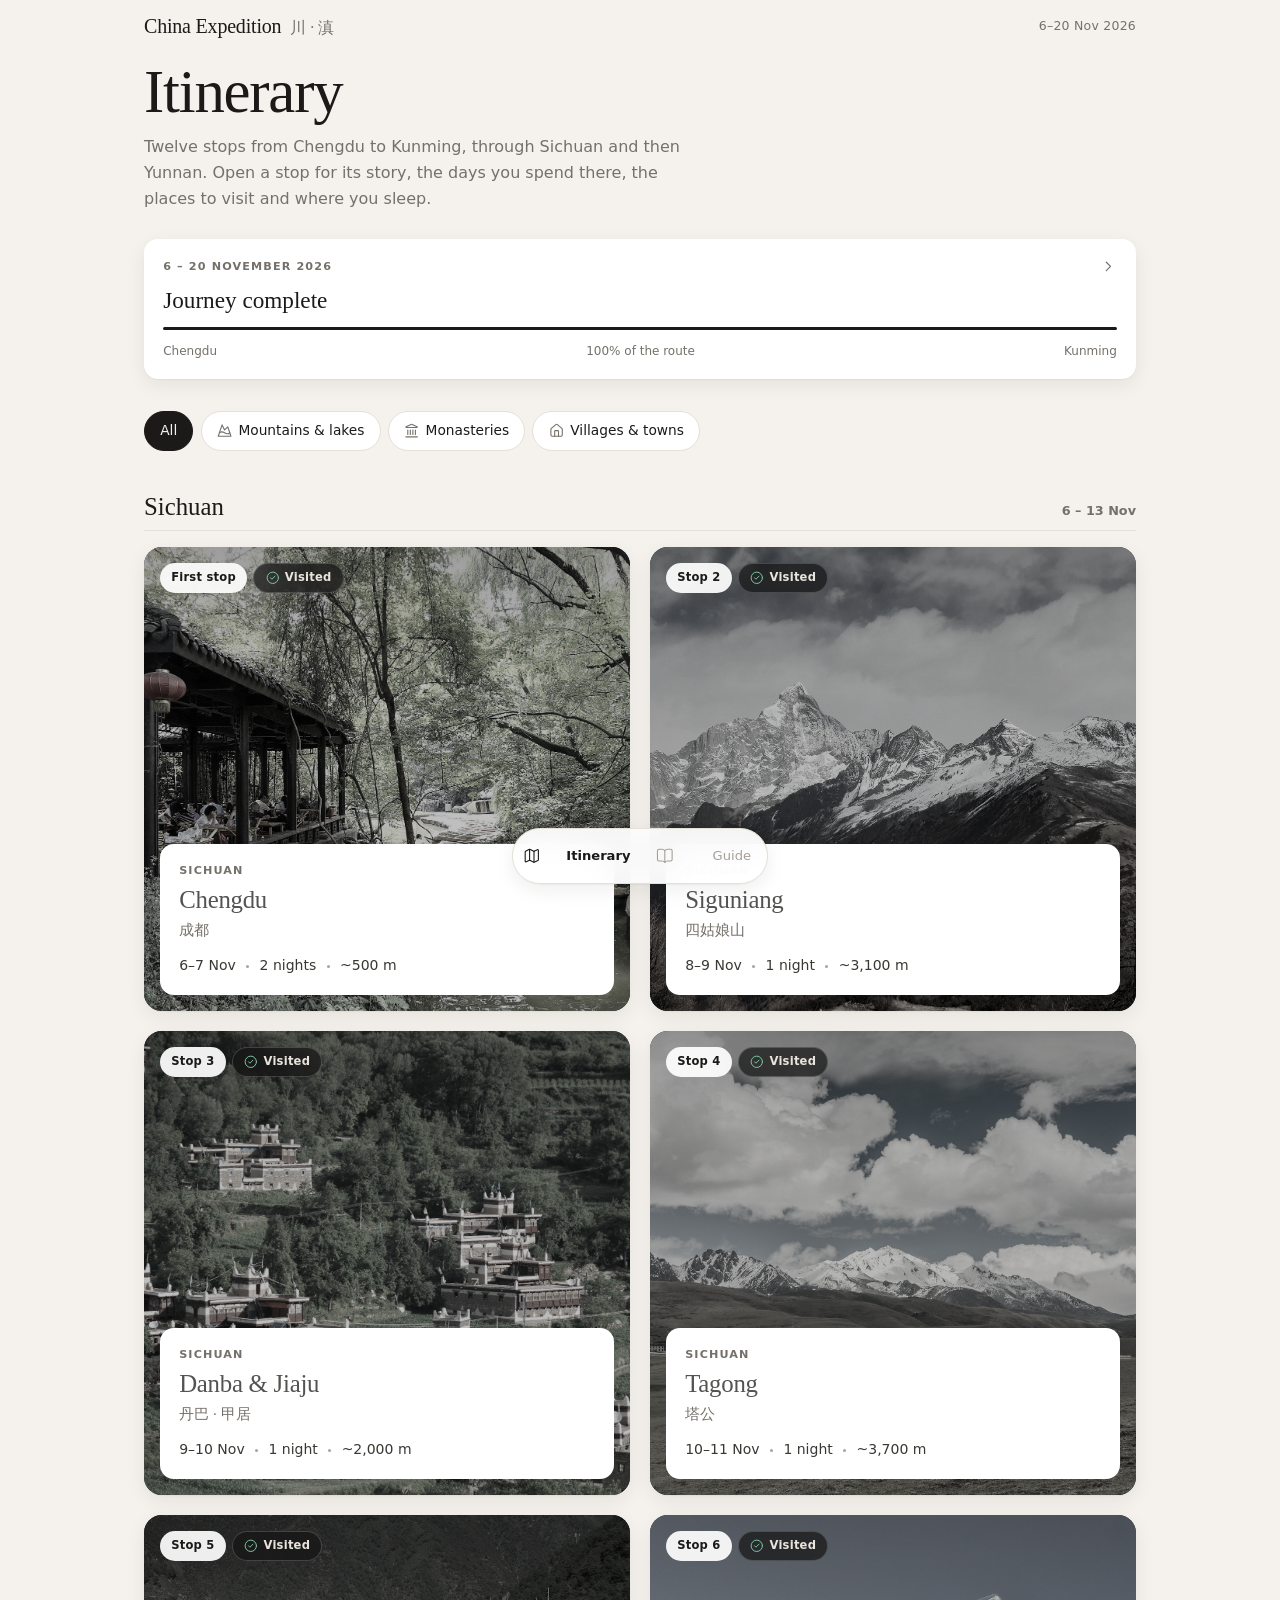
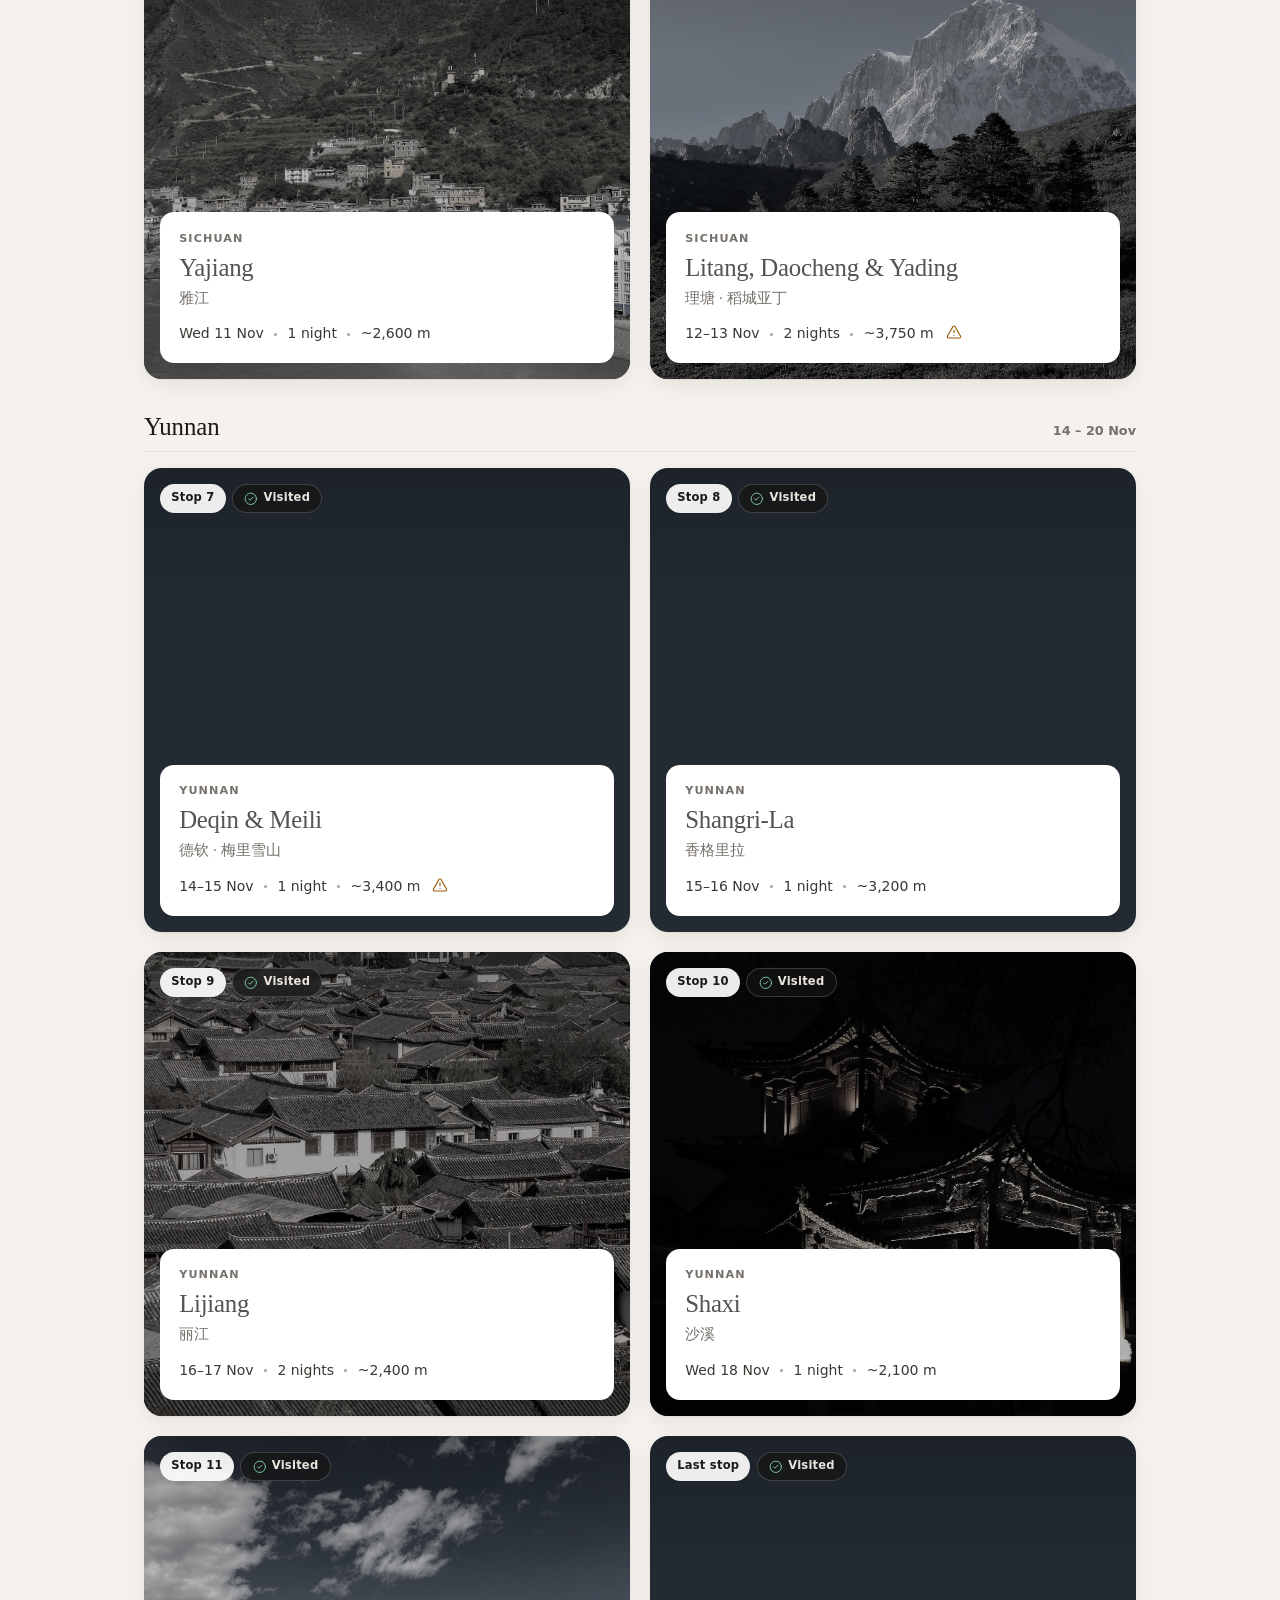
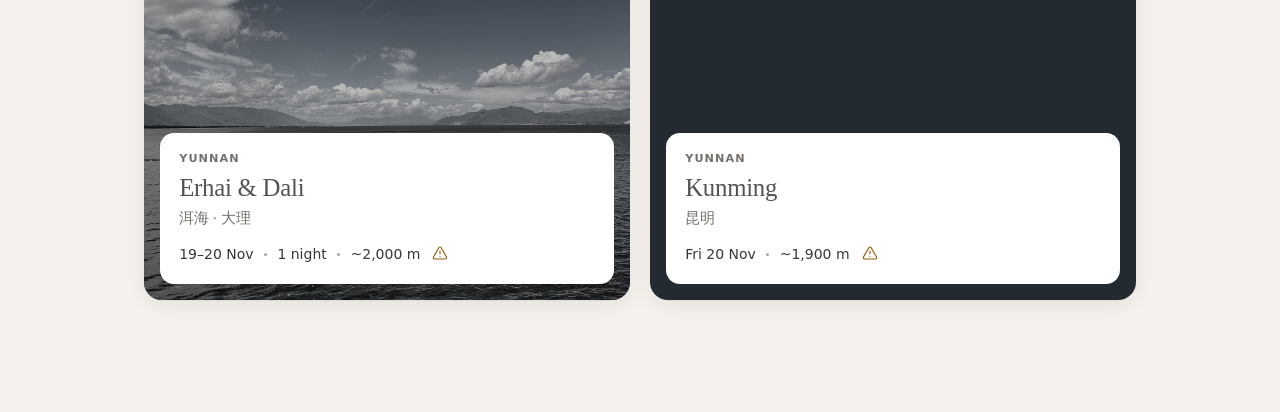
==== commit de8c126d: "Photography section with storyboard slot and draft shot list Audit of the field guide against the ap" ====
--- a/index.html
+++ b/index.html
@@ -46,6 +46,7 @@
   <script src="photos.js"></script>
   <script src="geo.js"></script>
   <script src="food.js"></script>
+  <script src="storyboards.js"></script>
   <script src="app.js"></script>
 </body>
 </html>
--- a/styles.css
+++ b/styles.css
@@ -594,3 +594,29 @@
 @media (max-width: 51.99rem) {
   .blessing { top: calc(8.5rem + env(safe-area-inset-top)); right: calc(var(--pad) - .1rem); }
 }
+
+/* Filter button waits until you leave the opening screen */
+@media (max-width: 51.99rem) {
+  #fabFilter { transition: transform 240ms var(--ease-out-strong), opacity 240ms var(--ease-out-strong), background-color 160ms ease; }
+  .fabs.on-hero #fabFilter { opacity: 0; transform: scale(0.9) translateY(-6px); pointer-events: none; transition: transform 160ms var(--ease-out-strong), opacity 160ms var(--ease-out-strong); }
+  .blessing { top: calc(5.5rem + env(safe-area-inset-top)); }
+}
+@media (prefers-reduced-motion: reduce) { .fabs.on-hero #fabFilter { transform: none; } }
+
+/* Photography section */
+.board-slot { aspect-ratio: 4 / 3; display: flex; flex-direction: column; justify-content: center; gap: .5rem; padding: 1.5rem; border: 1px dashed var(--line); border-radius: var(--r); background: repeating-linear-gradient(135deg, transparent 0 12px, color-mix(in srgb, var(--line) 35%, transparent) 12px 13px); margin-top: .75rem; }
+.board-slot .meta { display: block; margin: 0; max-width: 24rem; }
+.board-slot code { font-size: .8125rem; }
+.boards { display: grid; gap: 1rem; margin-top: .75rem; }
+.board { margin: 0; }
+.board img { display: block; width: 100%; aspect-ratio: 4 / 3; object-fit: contain; background: #f4f1ea; border-radius: var(--r); }
+.shots-title { margin-top: 2rem !important; }
+.shots { list-style: none; margin: 1rem 0 0; padding: 0; display: grid; gap: 1px; background: var(--line); border-radius: var(--r); overflow: hidden; }
+.shots li { padding: 1rem 1.125rem; background: var(--surface); }
+.shots .label { margin: 0; }
+.detail .shot-action { margin: .35rem 0 0; font-size: .9375rem; }
+.shot-spec { display: grid; grid-template-columns: repeat(auto-fit, minmax(7.5rem, 1fr)); gap: .5rem 1rem; margin: .75rem 0 0; }
+.shot-spec dt { font: 600 .625rem/1.3 var(--sans); letter-spacing: .1em; text-transform: uppercase; color: var(--muted); }
+.shot-spec dd { margin: .15rem 0 0; font-size: .8125rem; color: var(--ink-2); }
+.meta-inline { font-size: .8125rem; color: var(--muted); }
+.detail h3 + .meta { margin-top: .5rem; }
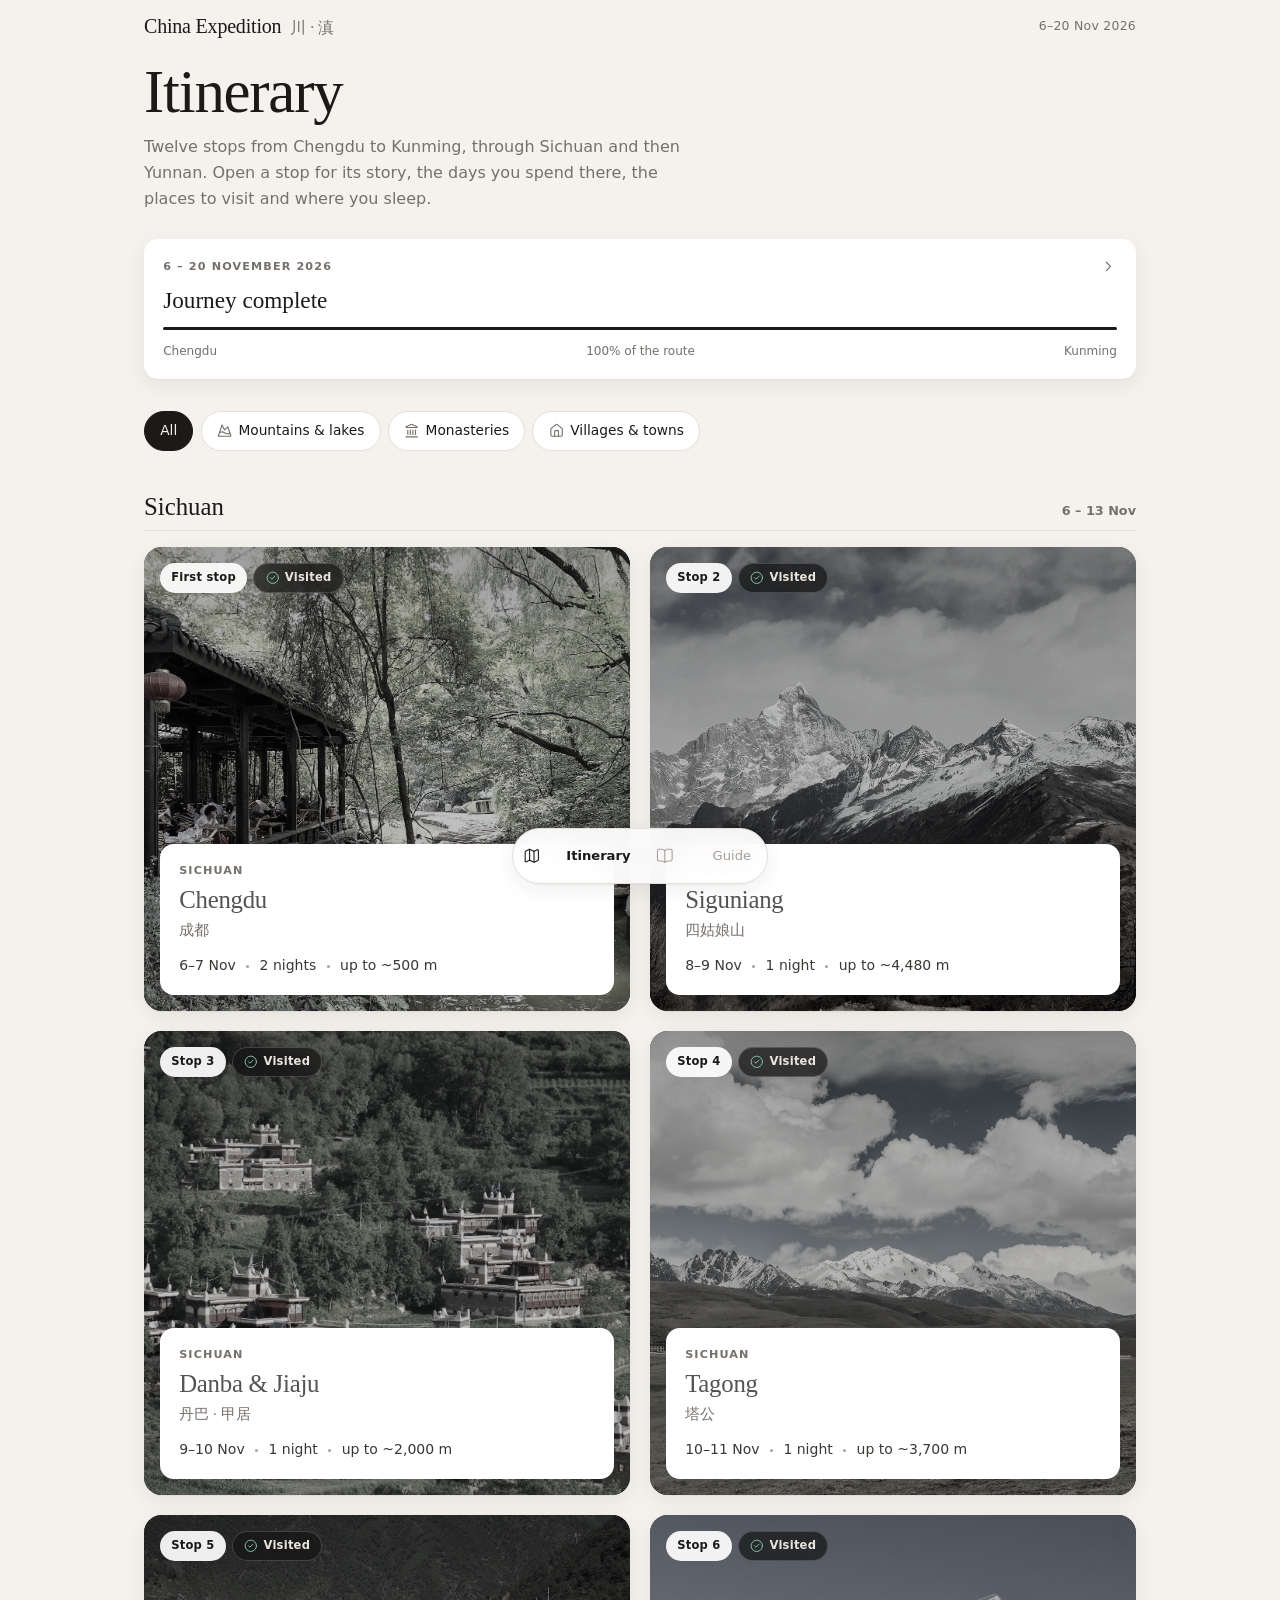
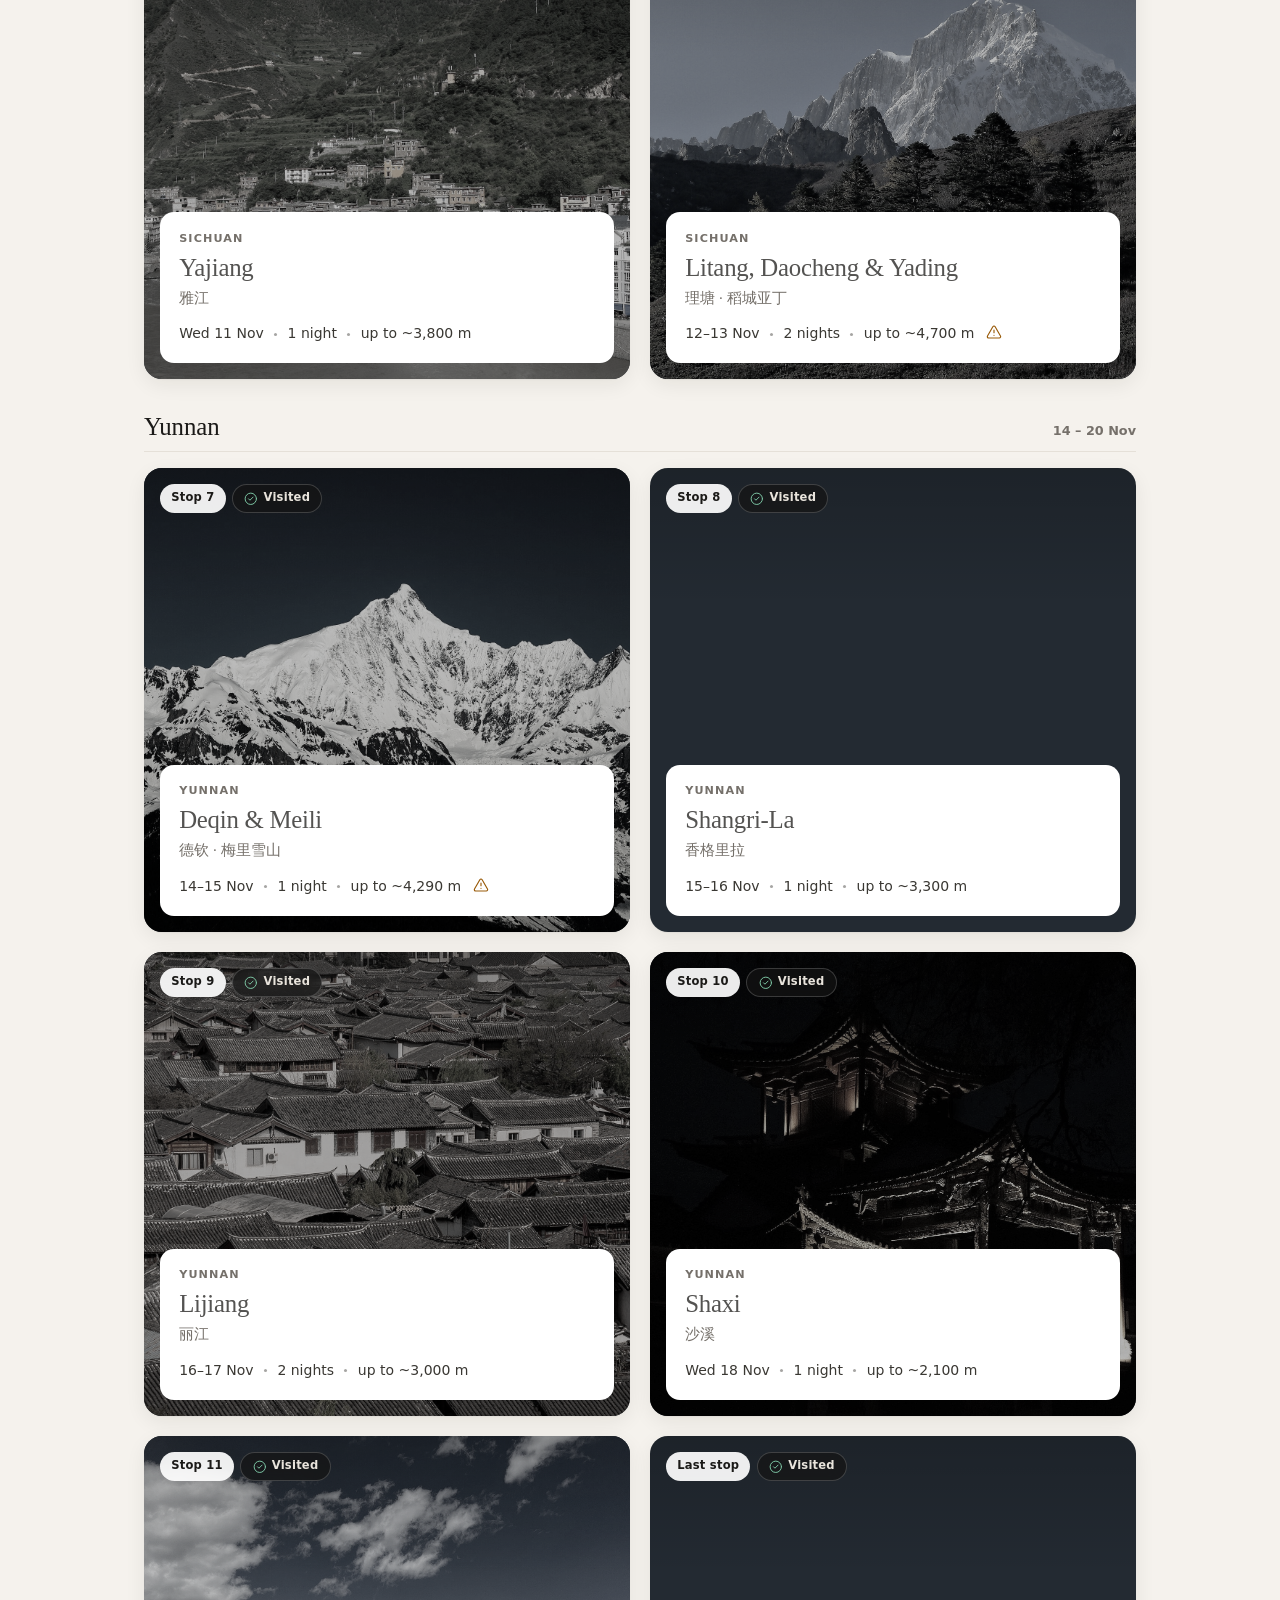
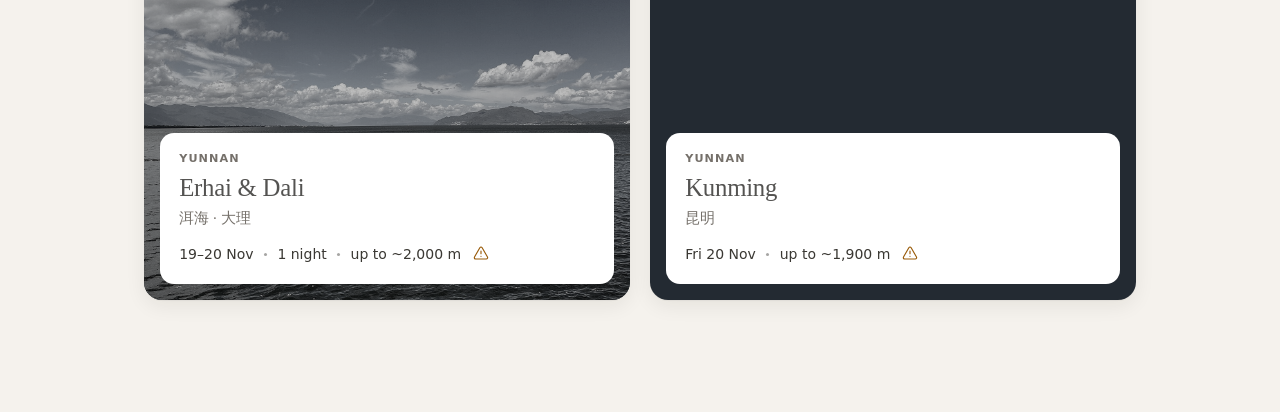
==== commit 1ddb7c8d: "Add 3D light-on-the-mountain views to the Photo light card Fixed views from known viewpoints (Rilong" ====
--- a/index.html
+++ b/index.html
@@ -47,6 +47,7 @@
   <script src="geo.js"></script>
   <script src="food.js"></script>
   <script src="storyboards.js"></script>
+  <script src="light3d.js"></script>
   <script src="app.js"></script>
 </body>
 </html>
--- a/styles.css
+++ b/styles.css
@@ -13,6 +13,7 @@
   --line: #e5e0d8;
   --warn: #9a5c0b;
   --warn-bg: #f8efe0;
+  --arrive: #2f7a55; --arrive-bg: #e3f1e8;
   --ok: #3f6b54;
   --cover-s1: #3d4855; --cover-s2: #232a32;
   --cover-y1: #3b4840; --cover-y2: #222a25;
@@ -31,7 +32,7 @@
 @media (prefers-color-scheme: dark) {
   :root {
     --bg: #161513; --surface: #1f1d1a; --sunk: #1a1917; --ink: #eeeae3; --ink-2: #d2cdc5; --muted: #a39d94; --faint: #78726a; --line: #33302b;
-    --warn: #e1ad5c; --warn-bg: #2a2219; --ok: #8cc3a5;
+    --warn: #e1ad5c; --warn-bg: #2a2219; --arrive: #8fc7a6; --arrive-bg: #1d2a23; --ok: #8cc3a5;
     --shadow: 0 1px 1px rgb(0 0 0 / .3), 0 8px 24px rgb(0 0 0 / .35);
   }
 }
@@ -212,10 +213,41 @@
 .stepper li.done span::before { background: var(--ink); border-color: var(--ink); }
 .stepper li.uncertain span { font-style: italic; color: var(--warn); }
 
-/* Days */
-.day + .day { margin-top: 2rem; padding-top: 2rem; border-top: 1px dashed var(--line); }
-.day h3 { margin-top: .375rem; }
-.day.is-today .label { color: var(--warn); }
+/* Days: one card per day (Option A) */
+.day { background: var(--surface); border-radius: 1.1rem; overflow: hidden; box-shadow: var(--shadow); }
+.day + .day { margin-top: .9rem; }
+.day-top { display: grid; grid-template-columns: auto minmax(0, 1fr); gap: .9rem; align-items: center; padding: 1rem 1rem .9rem; border-bottom: 1px solid var(--line); }
+.day-date { display: grid; justify-items: center; width: 3.5rem; padding: .5rem 0 .45rem; border-radius: .75rem; background: var(--sunk); line-height: 1; }
+.day-date b { font: 400 1.6rem/1 var(--serif); }
+.day-date small { margin-top: .25rem; font: 600 .625rem/1 var(--sans); letter-spacing: .12em; text-transform: uppercase; color: var(--muted); }
+.day-meta { display: flex; flex-wrap: wrap; align-items: center; gap: .5rem; font: 600 .6875rem/1.3 var(--sans); letter-spacing: .1em; text-transform: uppercase; color: var(--muted); }
+.day h3 { margin-top: .35rem; text-wrap: balance; }
+.day-body { display: grid; gap: .9rem; padding: .9rem 1rem 1rem; }
+.day-body > p, .day-body > .notice { margin: 0 !important; }
+.chip { display: inline-flex; align-items: center; gap: .3rem; padding: .2rem .55rem; border-radius: 999px; font: 600 .6875rem/1.3 var(--sans); letter-spacing: .06em; text-transform: uppercase; }
+.chip .i { width: .8rem; height: .8rem; }
+.chip.arrive { background: var(--arrive-bg); color: var(--arrive); }
+.chip.leave { background: var(--warn-bg); color: var(--warn); }
+.chip.today { background: var(--cinnabar, #c8352a); color: #fff; }
+.route-v { list-style: none; margin: 0; padding: 0; display: grid; }
+.route-v li { position: relative; padding: 0 0 .6rem 1.4rem; font-size: .9375rem; color: var(--ink-2); }
+.route-v li:last-child { padding-bottom: 0; }
+.route-v li::before { content: ""; position: absolute; left: .2rem; top: .45rem; width: .5rem; height: .5rem; border-radius: 50%; border: 1.5px solid var(--muted); background: var(--surface); }
+.route-v li::after { content: ""; position: absolute; left: .45rem; top: 1.05rem; bottom: 0; width: 1px; background: var(--line); }
+.route-v li:last-child::after { display: none; }
+.route-v li.end { color: var(--ink); font-weight: 600; }
+.route-v li.end::before, .route-v li.done::before { background: var(--ink); border-color: var(--ink); }
+.route-v li.uncertain { color: var(--warn); font-style: italic; }
+.detail .day-summary { font-size: 1rem; color: var(--ink); }
+.day-focus { padding: .7rem .85rem; border-radius: .75rem; background: var(--sunk); }
+.day-focus .label { display: block; margin-bottom: .2rem !important; }
+.detail .day-focus p { margin: 0; font-size: .9375rem; color: var(--ink-2); }
+.day-note { display: flex; gap: .6rem; align-items: flex-start; padding: .7rem .85rem; border-radius: .75rem; background: var(--warn-bg); }
+.day-note .i { width: 1rem; height: 1rem; color: var(--warn); margin-top: .2rem; flex: 0 0 auto; }
+.detail .day-note p { margin: 0; font-size: .9375rem; color: var(--ink); }
+.day.is-today { box-shadow: 0 0 0 2px var(--cinnabar, #c8352a), var(--shadow); }
+.day.is-past .day-top, .day.is-past .day-body { opacity: .6; }
+.day .opts { margin: 0; }
 .live { display: flex; gap: .4rem; align-items: center; font-weight: 600; font-size: .9375rem !important; }
 .live .i { width: 1rem; height: 1rem; color: var(--warn); }
 .opts { display: grid; gap: .75rem; margin: 1rem 0 0; }
@@ -603,20 +635,133 @@
 }
 @media (prefers-reduced-motion: reduce) { .fabs.on-hero #fabFilter { transform: none; } }
 
-/* Photography section */
-.board-slot { aspect-ratio: 4 / 3; display: flex; flex-direction: column; justify-content: center; gap: .5rem; padding: 1.5rem; border: 1px dashed var(--line); border-radius: var(--r); background: repeating-linear-gradient(135deg, transparent 0 12px, color-mix(in srgb, var(--line) 35%, transparent) 12px 13px); margin-top: .75rem; }
-.board-slot .meta { display: block; margin: 0; max-width: 24rem; }
-.board-slot code { font-size: .8125rem; }
-.boards { display: grid; gap: 1rem; margin-top: .75rem; }
-.board { margin: 0; }
-.board img { display: block; width: 100%; aspect-ratio: 4 / 3; object-fit: contain; background: #f4f1ea; border-radius: var(--r); }
-.shots-title { margin-top: 2rem !important; }
-.shots { list-style: none; margin: 1rem 0 0; padding: 0; display: grid; gap: 1px; background: var(--line); border-radius: var(--r); overflow: hidden; }
-.shots li { padding: 1rem 1.125rem; background: var(--surface); }
-.shots .label { margin: 0; }
-.detail .shot-action { margin: .35rem 0 0; font-size: .9375rem; }
-.shot-spec { display: grid; grid-template-columns: repeat(auto-fit, minmax(7.5rem, 1fr)); gap: .5rem 1rem; margin: .75rem 0 0; }
-.shot-spec dt { font: 600 .625rem/1.3 var(--sans); letter-spacing: .1em; text-transform: uppercase; color: var(--muted); }
-.shot-spec dd { margin: .15rem 0 0; font-size: .8125rem; color: var(--ink-2); }
+/* Photography section (layout B: by place) */
+.light { display: grid; gap: .6rem; padding: .9rem 1rem; border-radius: var(--r); background: var(--surface); box-shadow: var(--shadow); }
+.light-head { display: flex; justify-content: space-between; align-items: baseline; gap: .5rem; }
+.lbar { position: relative; height: 1.5rem; border-radius: .5rem; background: color-mix(in srgb, var(--ink) 10%, var(--surface)); overflow: hidden; }
+.lbar i { position: absolute; top: 0; bottom: 0; }
+.lbar .day { background: color-mix(in srgb, var(--ink) 22%, var(--surface)); }
+.lbar .gold { background: linear-gradient(90deg, #b07a2c, #e3b46b); }
+.lbar .gold.r { background: linear-gradient(90deg, #e3b46b, #b07a2c); }
+.lbar .blue { background: #3c5f8f; }
+.lticks { display: flex; justify-content: space-between; font-size: .6875rem; color: var(--faint); font-variant-numeric: tabular-nums; }
+.ltimes { display: grid; gap: .5rem; }
+.lrow { display: grid; grid-template-columns: 4.25rem 1fr 1fr; gap: .5rem; align-items: start; }
+.lwhen { font: 600 .6875rem/1.9 var(--sans); letter-spacing: .08em; text-transform: uppercase; color: var(--muted); }
+.lrow b { display: block; font: 600 .9375rem/1.3 var(--sans); font-variant-numeric: tabular-nums; }
+.lrow small { font-size: .6875rem; color: var(--muted); }
+.lrow .g b { color: #b07a2c; } .lrow .b b { color: #3c5f8f; }
+@media (prefers-color-scheme: dark) { .lrow .g b { color: #e3b46b; } .lrow .b b { color: #8fb0dc; } }
+
+/* Light on the mountain: 3D terrain view (light3d.js) */
+.l3d { display: grid; gap: .75rem; margin-top: .5rem; padding-top: .9rem; border-top: 1px solid var(--line); }
+.l3d-head h3 { margin: .2rem 0 0; font: 600 1.0625rem/1.35 var(--sans); }
+.l3d-meta, .detail .l3d-meta { font-size: .875rem; line-height: 1.5; color: var(--muted); }
+.detail .l3d-head .l3d-meta { margin: .1rem 0 0; }
+.l3d-views, .detail .l3d-views { display: flex; gap: 1.1rem; margin: .4rem 0 0; }
+.l3d-views .tlink[aria-pressed="true"] { text-decoration-color: var(--cinnabar, #c8352a); text-decoration-thickness: 2px; }
+.l3d-frame { position: relative; aspect-ratio: 4 / 3; margin: 0 -1rem; background: #07080b; overflow: hidden; color: #fff; }
+.l3d-canvas { display: block; width: 100%; height: 100%; }
+.l3d-hud { position: absolute; left: .75rem; top: .6rem; text-shadow: 0 1px 6px rgb(0 0 0 / .6); pointer-events: none; }
+.l3d-hud b { display: block; font: 600 1.5rem/1.1 var(--sans); font-variant-numeric: tabular-nums; }
+.l3d-hud span { font-size: .875rem; opacity: .9; }
+.l3d-tag, .l3d-status span { font: 600 .6875rem/1 var(--sans); letter-spacing: .08em; text-transform: uppercase; background: rgb(0 0 0 / .45); border-radius: 99px; -webkit-backdrop-filter: blur(6px); backdrop-filter: blur(6px); }
+.l3d-tag { position: absolute; right: .75rem; top: .75rem; padding: .4rem .6rem; }
+.l3d-pin { position: absolute; transform: translate(-50%, -100%); font-size: .6875rem; line-height: 1.3; text-align: center; white-space: nowrap; pointer-events: none; text-shadow: 0 1px 4px rgb(0 0 0 / .7); }
+.l3d-pin small { font-size: inherit; opacity: .75; }
+.l3d-pin::after { content: ""; display: block; width: 1px; height: 12px; margin: 2px auto 0; background: rgb(255 255 255 / .7); }
+.l3d-status { position: absolute; left: .75rem; right: .75rem; bottom: .6rem; display: flex; flex-wrap: wrap; gap: .35rem; pointer-events: none; }
+.l3d-status span { padding: .35rem .55rem; letter-spacing: .04em; }
+.l3d-status i { display: inline-block; width: 6px; height: 6px; margin-right: .35rem; border-radius: 50%; background: #5b5f6a; vertical-align: 1px; }
+.l3d-status i.on { background: #e3b46b; }
+.l3d-wait { position: absolute; inset: 0; display: grid; place-items: center; background: #07080b; color: #a7a39c; font-size: .875rem; }
+.l3d-track { display: grid; gap: .3rem; }
+.l3d-strip { display: flex; height: .5rem; border-radius: .25rem; overflow: hidden; }
+.l3d-strip i { flex: 1; }
+.l3d .night { background: #14161c; } .l3d .warm { background: #e3b46b; } .l3d .sun { background: #d9d4cb; }
+.l3d .shade { background: #5b5f6a; } .l3d .blue { background: #2c3c5e; } .l3d .glow { background: #c9705a; }
+.l3d-range { width: 100%; height: 1.75rem; margin: 0; accent-color: var(--cinnabar, #c8352a); }
+.l3d-ticks { display: flex; justify-content: space-between; margin-top: -.3rem; font-size: .6875rem; color: var(--muted); font-variant-numeric: tabular-nums; }
+.l3d-legend { display: flex; flex-wrap: wrap; gap: .3rem .9rem; font-size: .6875rem; color: var(--muted); }
+.l3d-legend i { display: inline-block; width: .55rem; height: .55rem; margin-right: .3rem; border-radius: 2px; vertical-align: -1px; }
+.l3d-play { justify-self: start; margin-top: .2rem; }
+.detail .l3d-verdict p, .l3d-verdict p { margin: 0 0 .6rem; font-size: 1rem; line-height: 1.6; }
+.l3d-verdict p:last-child { margin-bottom: 0; }
+.l3d-moments { display: grid; margin: 0; padding: 0; list-style: none; border-top: 1px solid var(--line); }
+.l3d-moments li { display: grid; grid-template-columns: 3.25rem 1fr; gap: .75rem; padding: .6rem 0; border-bottom: 1px solid var(--line); }
+.l3d-moments .tlink { align-self: start; font-variant-numeric: tabular-nums; }
+.l3d-moments .tlink[aria-current="true"] { text-decoration-color: var(--cinnabar, #c8352a); text-decoration-thickness: 2px; }
+.l3d-mt { display: block; font-size: 1rem; line-height: 1.4; font-weight: 500; }
+.l3d-moments .l3d-meta { display: block; }
+.detail .l3d-note { margin: 0; }
+.car { display: grid; gap: .5rem; margin-top: 1.5rem; }
+.car-head { display: flex; justify-content: space-between; align-items: baseline; }
+.car-track { display: grid; grid-auto-flow: column; grid-auto-columns: 86%; gap: 10px; overflow-x: auto; scroll-snap-type: x mandatory; scrollbar-width: none; margin: 0 calc(var(--pad) * -1); padding: 0 var(--pad); scroll-padding: 0 var(--pad); }
+.car-track::-webkit-scrollbar { display: none; }
+.frame { scroll-snap-align: start; margin: 0; }
+.frame .pic { position: relative; aspect-ratio: 4 / 3; border-radius: .75rem; overflow: hidden; background: var(--sunk); }
+.frame img { width: 100%; height: 100%; object-fit: cover; display: block; }
+.frame img.contain { object-fit: contain; background: #f4f1ea; }
+.ftag { position: absolute; left: .5rem; top: .5rem; padding: .15rem .5rem; border-radius: 999px; background: rgb(0 0 0 / .6); font: 600 .625rem/1.4 var(--sans); letter-spacing: .08em; text-transform: uppercase; color: #fff; }
+.fnum { position: absolute; right: .55rem; bottom: .45rem; font: 400 1.35rem/1 var(--serif); color: #fff; text-shadow: 0 1px 6px rgb(0 0 0 / .6); }
+.fempty { position: absolute; inset: 0; display: grid; place-content: center; text-align: center; gap: .2rem; border: 1.5px dashed var(--line); border-radius: .75rem; color: var(--muted); font-size: .8125rem; }
+.fempty + .fnum { color: var(--muted); text-shadow: none; }
+.frame figcaption { margin-top: .4rem; font-size: .8125rem; color: var(--ink-2); }
+.dots { display: flex; justify-content: center; gap: 6px; }
+.dots span { width: 6px; height: 6px; border-radius: 3px; background: var(--line); transition: background-color .2s ease, width .2s ease; }
+.dots span.on { width: 16px; background: var(--ink); }
+.pgroup { margin-top: 1rem; background: var(--surface); border-radius: var(--r); box-shadow: var(--shadow); overflow: hidden; }
+.car + .pgroup, .light + .pgroup { margin-top: 1.5rem; }
+.pgroup > summary { display: grid; grid-template-columns: 3.25rem minmax(0, 1fr) auto; gap: .8rem; align-items: center; padding: .75rem; cursor: pointer; list-style: none; }
+.pgroup > summary::-webkit-details-marker { display: none; }
+.pg-thumb { position: relative; width: 3.25rem; height: 3.25rem; border-radius: .6rem; overflow: hidden; background: var(--cover-s2); }
+.pg-thumb img { position: absolute; inset: 0; width: 100%; height: 100%; object-fit: cover; }
+.pg-thumb .cover-zh { font-size: .85rem; top: auto; bottom: .35rem; left: .35rem; letter-spacing: 0; color: rgb(255 255 255 / .6); }
+.pg-thumb .cover::after { display: none; }
+.pg-text { display: grid; gap: .1rem; min-width: 0; }
+.pg-name { font: 600 1rem/1.3 var(--sans); }
+.shot-count { font-size: .8125rem; color: var(--muted); font-variant-numeric: tabular-nums; }
+.shot-count b { color: var(--arrive); }
+.pg-chev { width: 1.1rem; height: 1.1rem; color: var(--faint); transition: transform .2s ease; }
+.pgroup[open] .pg-chev { transform: rotate(180deg); }
+.pg-body { display: grid; gap: .75rem; padding: 0 .75rem .75rem; }
+.shots { list-style: none; margin: 0; padding: 0; display: grid; gap: 1px; background: var(--line); border-radius: .75rem; overflow: hidden; }
+.shot { background: var(--sunk); }
+.shot label { display: grid; grid-template-columns: 1.375rem minmax(0, 1fr); gap: .75rem; padding: .75rem .85rem; cursor: pointer; }
+.shot input { appearance: none; -webkit-appearance: none; width: 1.375rem; height: 1.375rem; margin: .05rem 0 0; border-radius: .4rem; border: 1.5px solid var(--muted); display: grid; place-items: center; cursor: pointer; background: none; }
+.shot input:checked { background: var(--arrive); border-color: var(--arrive); }
+.shot input:checked::after { content: ""; width: 6px; height: 11px; border: solid var(--surface); border-width: 0 2.2px 2.2px 0; transform: translateY(-1px) rotate(45deg); }
+.shot input:focus-visible { outline: 2px solid var(--ink); outline-offset: 2px; }
+.shot-what { display: block; font-size: .9375rem; line-height: 1.45; color: var(--ink); }
+.shot input:checked + .shot-txt .shot-what { color: var(--muted); text-decoration: line-through; text-decoration-color: var(--faint); }
+.shot-chips { display: flex; flex-wrap: wrap; gap: .3rem; margin-top: .4rem; }
+.sc { padding: .1rem .5rem; border-radius: 999px; background: var(--surface); border: 1px solid var(--line); font-size: .71875rem; color: var(--ink-2); white-space: nowrap; }
+.sc.nd { background: #1b2330; border-color: #2b3a52; color: #8fb0dc; }
+.sc.gold { background: var(--warn-bg); border-color: transparent; color: var(--warn); }
+.detail .pg-notes { margin: 0; font-size: .875rem; color: var(--muted); }
+details.tech { border-top: 1px solid var(--line); }
+.pg-body details.tech { border-top: 0; border-radius: .6rem; background: var(--sunk); padding: 0 .85rem; }
+.pg-body details.tech summary { padding: .65rem 0; font-size: .875rem; }
+.dsec > details.tech:last-of-type { border-bottom: 1px solid var(--line); }
+.dsec > details.tech:first-of-type, .prules + details.tech { margin-top: 1.25rem; }
+details.tech summary { display: flex; justify-content: space-between; align-items: center; gap: .6rem; padding: .85rem 0; cursor: pointer; list-style: none; font: 600 .9375rem var(--sans); }
+details.tech summary::-webkit-details-marker { display: none; }
+details.tech summary .meta-inline { font-weight: 400; margin-left: .35rem; }
+details.tech summary .i { color: var(--muted); transition: transform .2s ease; }
+details.tech[open] summary .i { transform: rotate(180deg); }
+.tech-in { padding: 0 0 .9rem; }
+.detail .tech-shot { margin: .5rem 0 .25rem; font-size: .875rem; color: var(--ink); }
+.tech-dl { display: grid; grid-template-columns: auto 1fr; gap: .2rem .9rem; margin: 0 0 .5rem; font-size: .8125rem; }
+.tech-dl dt { color: var(--muted); }
+.tech-dl dd { margin: 0; color: var(--ink-2); }
+.kit { display: flex; flex-wrap: wrap; gap: .4rem; }
+.kit span { padding: .35rem .65rem; border-radius: .6rem; background: var(--surface); border: 1px solid var(--line); font-size: .8125rem; }
+.prules { display: flex; gap: .7rem; align-items: flex-start; margin-top: 1.25rem; padding: .85rem 1rem; border-radius: var(--r); background: color-mix(in srgb, var(--cinnabar, #c8352a) 12%, var(--surface)); }
+.prules .i { color: var(--cinnabar, #c8352a); margin-top: .2rem; flex: 0 0 auto; }
+.prules b { display: block; font-weight: 600; font-size: .9375rem; }
+.prules ul { margin: .3rem 0 0; padding-left: 1.05rem; display: grid; gap: .3rem; font-size: .875rem; color: var(--ink-2); }
+@media (prefers-reduced-motion: reduce) { .dots span, .pg-chev, details.tech summary .i { transition: none; } }
 .meta-inline { font-size: .8125rem; color: var(--muted); }
 .detail h3 + .meta { margin-top: .5rem; }
+.detail .alt-note { order: 9; margin-top: 1rem; }
+.detail .alt-note { align-items: flex-start; } .detail .alt-note .i { align-self: flex-start; margin-top: .2rem; }
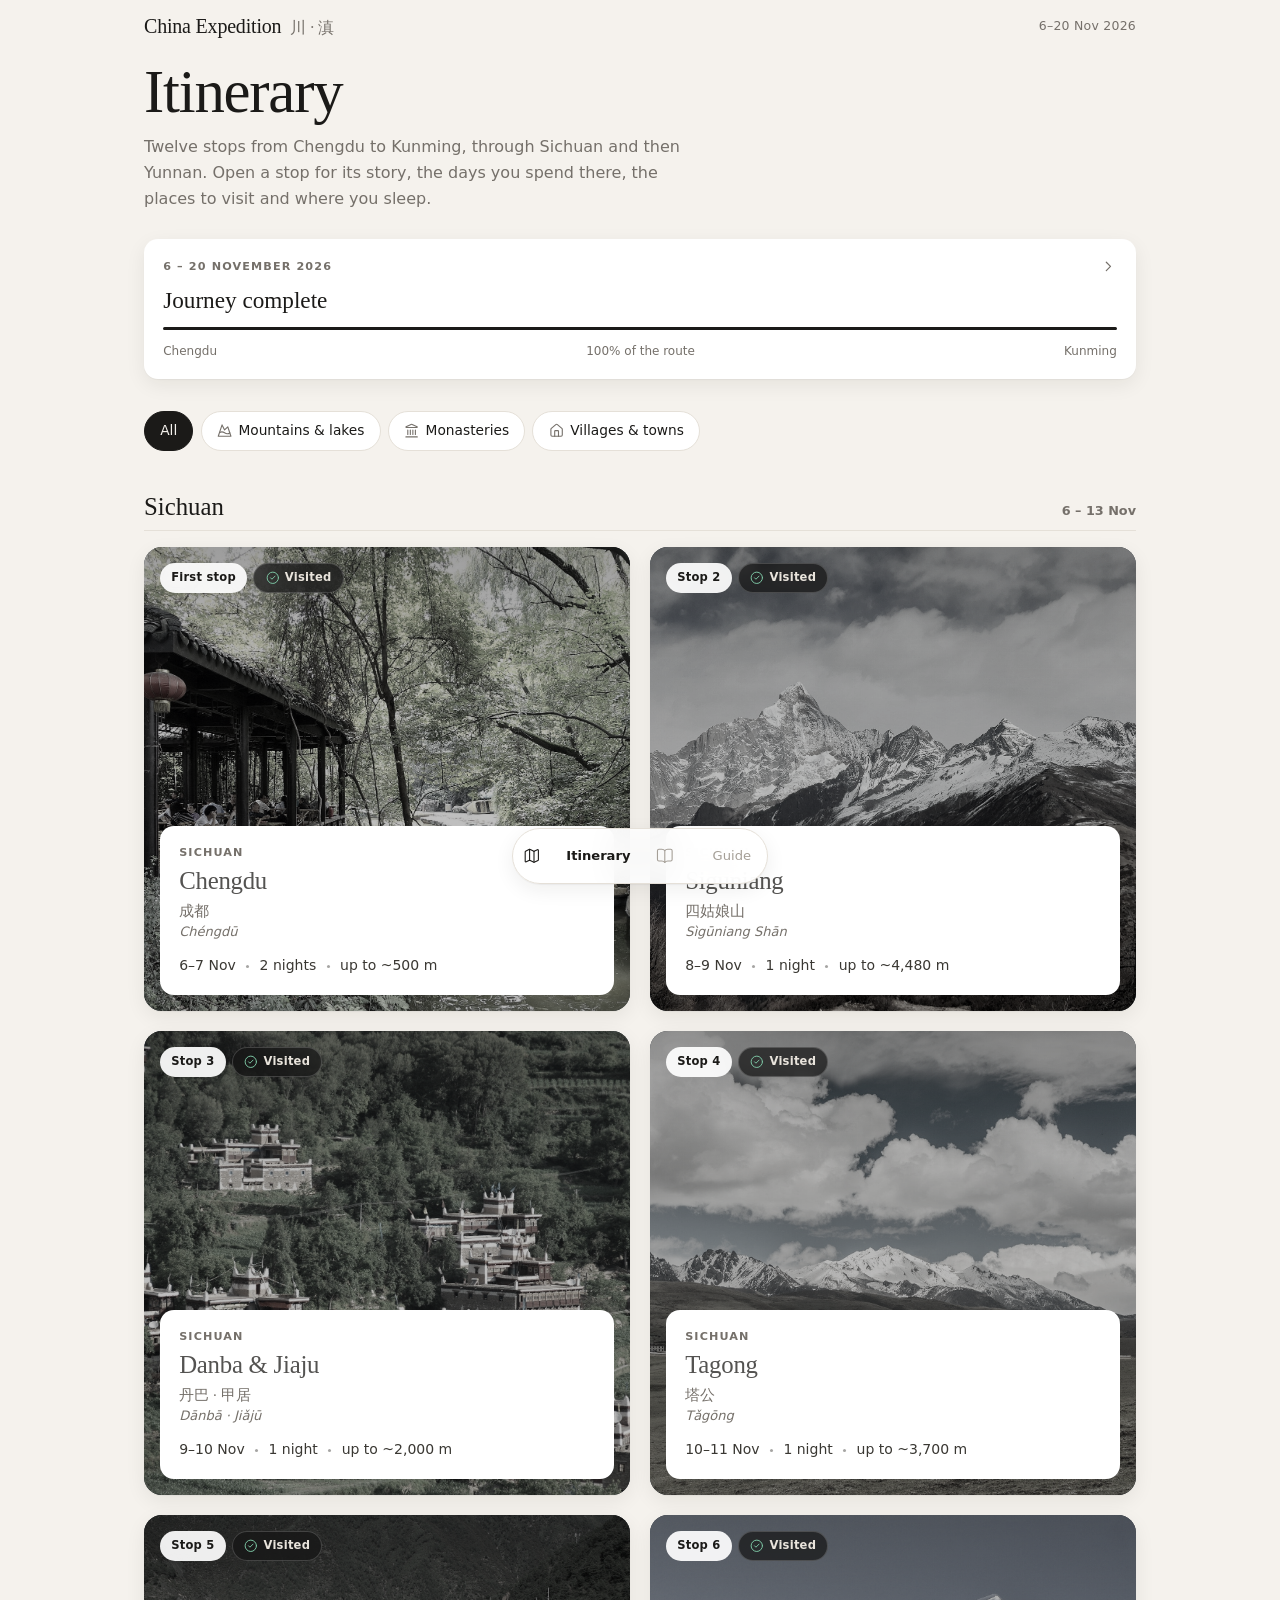
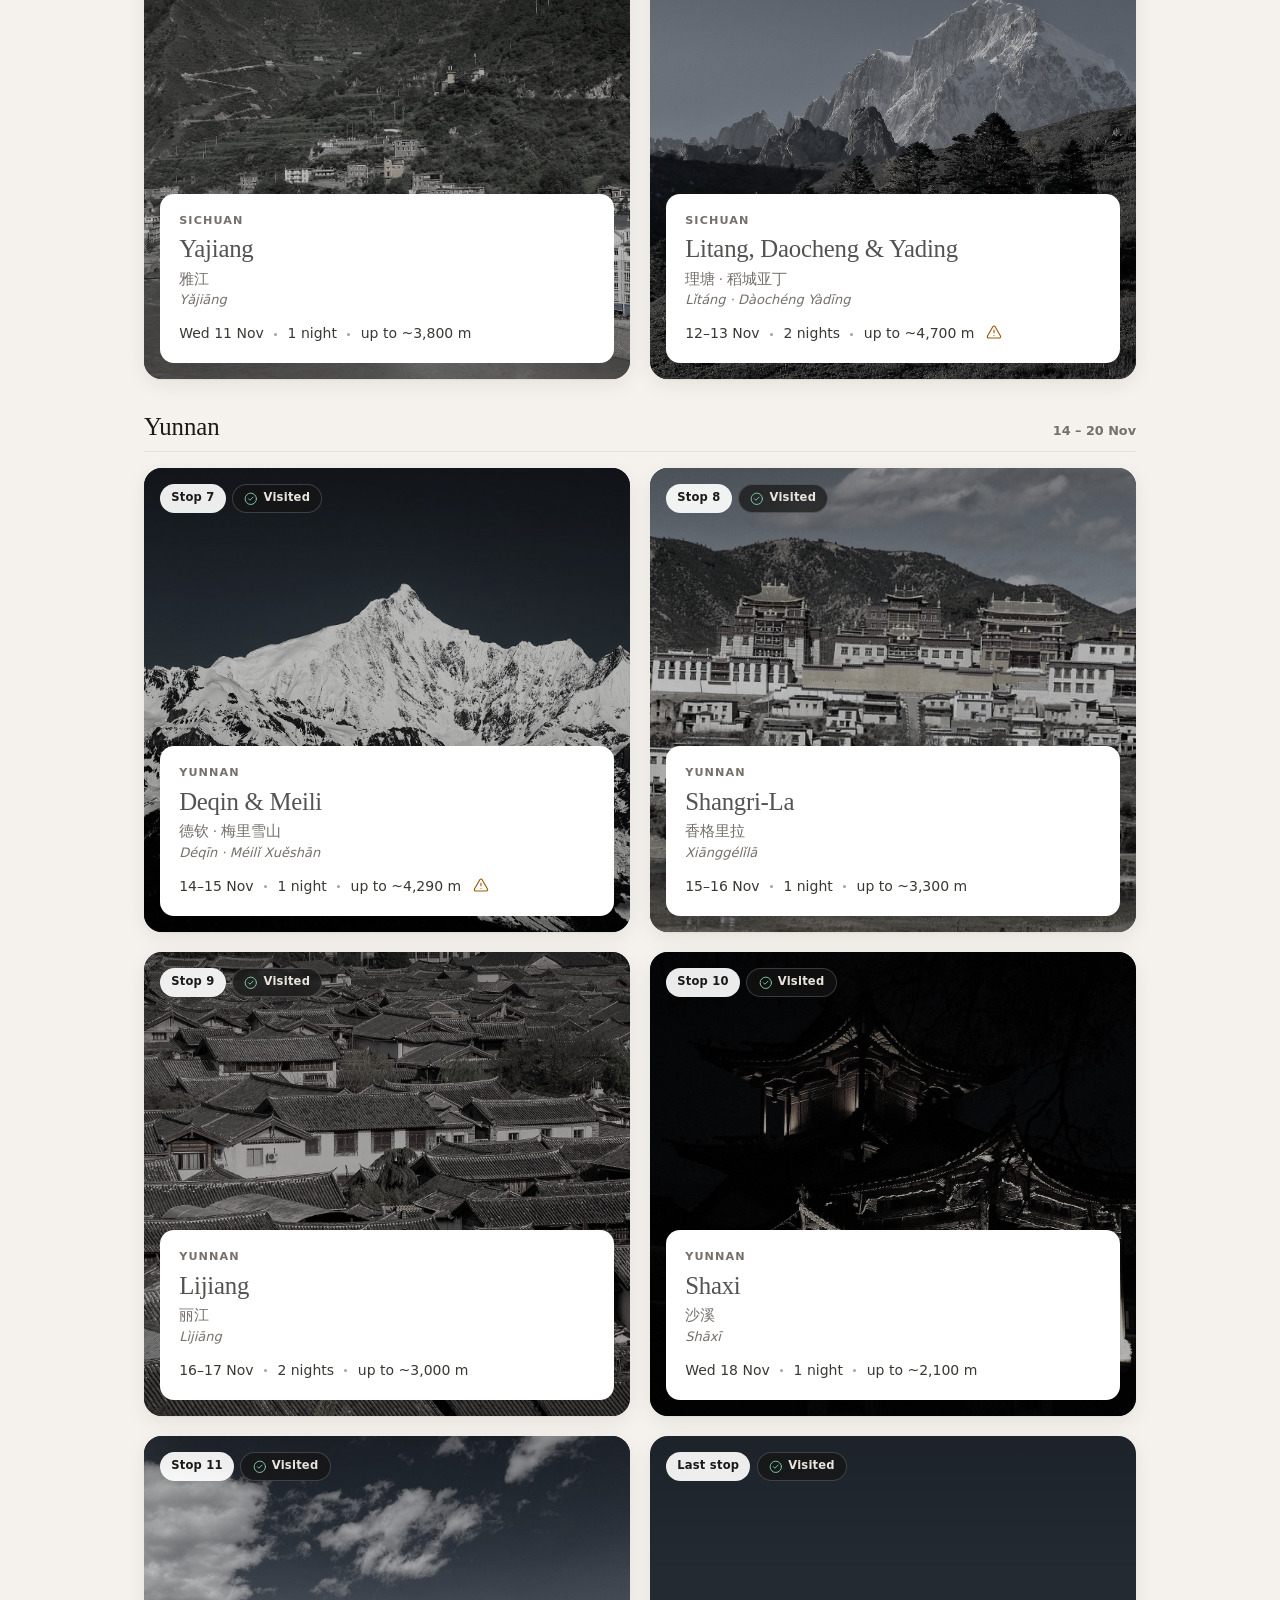
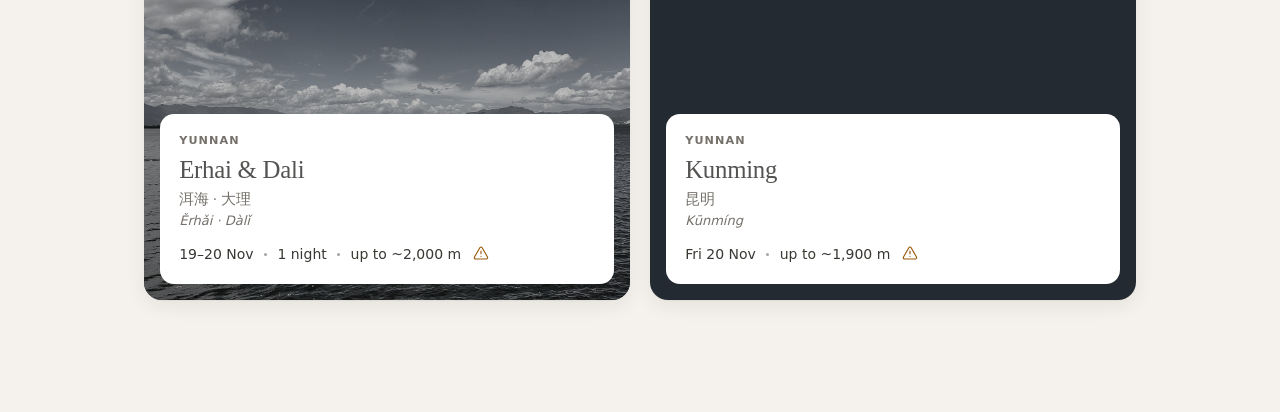
==== commit c67aec20: "Add pronunciation: pinyin with tones and a say-it guide for every stop and place General knowledge, " ====
--- a/index.html
+++ b/index.html
@@ -48,6 +48,7 @@
   <script src="food.js"></script>
   <script src="storyboards.js"></script>
   <script src="light3d.js"></script>
+  <script src="pronounce.js"></script>
   <script src="app.js"></script>
 </body>
 </html>
--- a/styles.css
+++ b/styles.css
@@ -654,7 +654,9 @@
 @media (prefers-color-scheme: dark) { .lrow .g b { color: #e3b46b; } .lrow .b b { color: #8fb0dc; } }
 
 /* Light on the mountain: 3D terrain view (light3d.js) */
-.l3d { display: grid; gap: .75rem; margin-top: .5rem; padding-top: .9rem; border-top: 1px solid var(--line); }
+.l3d { display: grid; gap: .75rem; padding-bottom: .4rem; }
+.light details.l3d-wrap { margin-top: .35rem; }
+.light details.l3d-wrap > summary { padding-bottom: .1rem; }
 .l3d-head h3 { margin: .2rem 0 0; font: 600 1.0625rem/1.35 var(--sans); }
 .l3d-meta, .detail .l3d-meta { font-size: .875rem; line-height: 1.5; color: var(--muted); }
 .detail .l3d-head .l3d-meta { margin: .1rem 0 0; }
@@ -765,3 +767,174 @@
 .detail h3 + .meta { margin-top: .5rem; }
 .detail .alt-note { order: 9; margin-top: 1rem; }
 .detail .alt-note { align-items: flex-start; } .detail .alt-note .i { align-self: flex-start; margin-top: .2rem; }
+
+/* =====================================================================
+   HOME (phone) — "altitude film": each stop slides up over the last;
+   details sit on a dark glass card; the altitude strip follows you.
+   ===================================================================== */
+.stopn, .card-flag, .alt-dock { display: none; }
+@media (max-width: 51.99rem) {
+  :root { --dock-h: 6.1rem; }
+  :root[data-view="itinerary"] { scroll-snap-type: none; }
+  .home-hero { scroll-snap-align: none; }
+  #v-itinerary .cards.grid { display: contents; }
+  #v-itinerary .card { position: sticky; top: 0; height: 100svh; scroll-snap-align: none; scroll-snap-stop: normal; box-shadow: none; }
+  #v-itinerary .card.is-now { box-shadow: none; }
+  #v-itinerary .pills { display: none; }
+  #v-itinerary .card-media img { transform: scale(1.04); }
+  #v-itinerary .card.is-done .card-media img { filter: saturate(.45) brightness(.82); }
+  #v-itinerary .card.is-done .card-title { opacity: 1; }
+  #v-itinerary .card-media::after { background: linear-gradient(180deg, rgb(0 0 0 / .3), transparent 26%, transparent 60%, rgb(0 0 0 / .4)); }
+  #v-itinerary .card-panel {
+    left: .625rem; right: .625rem; bottom: calc(var(--dock-h) + 1.25rem + env(safe-area-inset-bottom));
+    padding: 1rem 1rem .9rem; border-radius: 18px;
+    background: rgb(14 14 15 / .62); border: 1px solid rgb(255 255 255 / .08);
+    -webkit-backdrop-filter: blur(14px) saturate(1.2); backdrop-filter: blur(14px) saturate(1.2);
+  }
+  #v-itinerary .card-panel > .eyebrow { display: flex; align-items: center; gap: 0; color: #bdb8b0; letter-spacing: .14em; }
+  #v-itinerary .stopn { display: inline; white-space: pre; }
+  #v-itinerary .card-flag { display: inline-block; margin-left: auto; padding: .3rem .55rem; border-radius: 99px; font: 600 .625rem/1 var(--sans); letter-spacing: .1em; text-transform: uppercase; background: rgb(255 255 255 / .12); color: #e9e4dc; }
+  #v-itinerary .card-flag.now { background: var(--cinnabar); color: #fff; }
+  #v-itinerary .card-title { padding: .6rem 0 0; font: 500 2.3rem/1.02 var(--serif); letter-spacing: -.01em; text-wrap: balance; }
+  #v-itinerary .card-zh { color: #d6d2cb; }
+  #v-itinerary .card-line { margin-top: .7rem; padding-top: .7rem; border-top: 1px solid rgb(255 255 255 / .12); color: #d6d2cb; font-variant-numeric: tabular-nums; }
+
+  .alt-dock {
+    display: block; position: fixed; z-index: 22; left: .625rem; right: .625rem; bottom: calc(.625rem + env(safe-area-inset-bottom));
+    padding: .6rem .75rem .45rem; border-radius: 18px; color: #fff; text-decoration: none;
+    background: rgb(14 14 15 / .72); border: 1px solid rgb(255 255 255 / .08);
+    -webkit-backdrop-filter: blur(14px) saturate(1.2); backdrop-filter: blur(14px) saturate(1.2);
+    transition: transform 320ms cubic-bezier(.23, 1, .32, 1), opacity 240ms ease;
+  }
+  :root:not([data-view="itinerary"]) .alt-dock, .has-detail .alt-dock { display: none; }
+  .alt-dock.on-hero { transform: translateY(calc(100% + 1.5rem)); opacity: 0; pointer-events: none; }
+  .ad-head { display: flex; justify-content: space-between; gap: .75rem; margin-bottom: .3rem; font: 600 .625rem/1.2 var(--sans); letter-spacing: .1em; text-transform: uppercase; color: #a7a39c; }
+  .ad-head b { color: #fff; font-weight: 600; }
+  .ad-name { min-width: 0; overflow: hidden; text-overflow: ellipsis; white-space: nowrap; }
+  .alt-dock svg { display: block; width: 100%; height: 3.6rem; overflow: visible; }
+  .ad-grid { stroke: #fff; stroke-opacity: .08; }
+  .ad-gl, .ad-tick { font: 400 7.5px var(--sans); fill: #6c675f; }
+  .ad-tick { font-size: 8.5px; fill: #8d8981; }
+  .ad-area { fill: #fff; fill-opacity: .09; }
+  .ad-past { fill: var(--cinnabar); fill-opacity: .38; }
+  .ad-line { fill: none; stroke: #fff; stroke-opacity: .75; stroke-width: 1.5; stroke-linejoin: round; }
+  .ad-high { stroke: #e3b46b; stroke-width: 1.5; stroke-linecap: round; }
+  .ad-high-dot { fill: #e3b46b; }
+  .ad-cur { stroke: #fff; stroke-width: 1.5; }
+  .ad-today { fill: var(--cinnabar); stroke: #fff; stroke-width: 1.5; }
+}
+@media (max-width: 51.99rem) and (prefers-reduced-motion: reduce) { .alt-dock { transition: none; } }
+
+/* =====================================================================
+   Stop page: fast hero, staged entrance, reveal on scroll
+   ===================================================================== */
+.d-hero .d-lo, .d-hero .d-hi { position: absolute; inset: 0; width: 100%; height: 100%; object-fit: cover; }
+.d-hero .d-lo { filter: blur(14px); transform: scale(1.08); }
+.d-hero .d-hi { opacity: 0; transition: opacity 450ms ease; }
+.d-hero .d-hi.ok { opacity: 1; }
+@media (prefers-reduced-motion: no-preference) {
+  .detail.entering .d-hero .d-hi { animation: d-settle 1200ms cubic-bezier(.23, 1, .32, 1) both; }
+  .detail.entering .d-sheet { animation: d-sheet 560ms cubic-bezier(.23, 1, .32, 1) both; }
+  .detail.entering .d-head > *, .detail.entering .jump { animation: d-rise 600ms cubic-bezier(.23, 1, .32, 1) both; }
+  .detail.entering .d-head > :nth-child(1) { animation-delay: 80ms; }
+  .detail.entering .d-head > :nth-child(2) { animation-delay: 130ms; }
+  .detail.entering .d-head > :nth-child(3) { animation-delay: 180ms; }
+  .detail.entering .d-head > :nth-child(4) { animation-delay: 230ms; }
+  .detail.entering .d-head > :nth-child(n+5) { animation-delay: 280ms; }
+  .detail.entering .jump { animation-delay: 320ms; }
+  .rv { opacity: 0; transform: translateY(18px); transition: opacity 600ms cubic-bezier(.23, 1, .32, 1), transform 700ms cubic-bezier(.23, 1, .32, 1); }
+  .rv.in { opacity: 1; transform: none; }
+}
+@keyframes d-settle { from { transform: scale(1.07); } to { transform: scale(1); } }
+@keyframes d-sheet { from { transform: translateY(28px); } to { transform: none; } }
+@keyframes d-rise { from { opacity: 0; transform: translateY(14px); } to { opacity: 1; transform: none; } }
+
+/* Phone opening screen: centred seal, title and blessing (as in the altitude-film mockup) */
+@media (max-width: 51.99rem) {
+  .home-hero { display: grid; place-items: center; justify-content: center; text-align: center; padding: env(safe-area-inset-top) var(--pad) 0;
+    background: radial-gradient(120% 80% at 50% 32%, #1b1b1d, #000); height: 100svh; }
+  .hh-center { display: grid; justify-items: center; gap: .55rem; margin-top: -4rem; }
+  .hh-seal { margin: 0 0 .4rem; font: 400 clamp(4.6rem, 24vw, 6.2rem)/1 var(--han); letter-spacing: .06em; color: var(--cinnabar); }
+  .hh-title { margin: 0; font: 500 clamp(2rem, 9vw, 2.4rem)/1.1 var(--serif); color: #f3efe8; }
+  .hh-sub { margin: 0; font-size: .9375rem; color: #a7a39c; font-variant-numeric: tabular-nums; }
+  .hh-bless { margin: .9rem 0 0; font: 400 1.05rem/1 var(--han); letter-spacing: .45em; padding-left: .45em; color: var(--cinnabar); }
+  .hh-cue { position: absolute; left: 0; right: 0; bottom: calc(var(--dock-h) + 1.75rem + env(safe-area-inset-bottom)); font: 500 .75rem/1 var(--sans); letter-spacing: .22em; text-transform: uppercase; color: #8d8981; }
+}
+
+/* Phone feed: a stop enters inset and rounded, then grows to full screen (--g: 0 → 1, set on scroll) */
+@media (max-width: 51.99rem) {
+  #v-itinerary .card {
+    --g: 1; margin: 0 calc(var(--pad) * -1);
+    clip-path: inset(calc((1 - var(--g)) * 9svh) calc((1 - var(--g)) * 1.25rem) 0 round calc((1 - var(--g)) * 28px));
+  }
+  #v-itinerary .card-media img { transform: scale(calc(1.04 + (1 - var(--g)) * .08)); transform-origin: 50% 30%; }
+  #v-itinerary .card-panel { opacity: calc(.35 + var(--g) * .65); }
+}
+
+/* Phone feed, v2: hairline altitude (no box) and a compact stop card without altitude */
+@media (max-width: 51.99rem) {
+  :root { --dock-h: 2.6rem; }
+  .alt-dock {
+    left: 1.125rem; right: 1.125rem; bottom: calc(.9rem + env(safe-area-inset-bottom)); height: 2.6rem;
+    padding: 0; border: 0; border-radius: 0; background: none; -webkit-backdrop-filter: none; backdrop-filter: none;
+  }
+  .alt-dock svg { position: absolute; left: 0; right: 0; bottom: 0; width: 100%; height: 1.75rem; overflow: visible; }
+  .alt-dock .ad-line { fill: none; stroke: #fff; stroke-opacity: .5; stroke-width: 1.2; vector-effect: non-scaling-stroke; stroke-linejoin: round; }
+  .alt-dock .ad-past { fill: none; stroke: #e0564a; stroke-width: 1.6; vector-effect: non-scaling-stroke; stroke-linejoin: round; }
+  .ad-dot { position: absolute; z-index: 1; width: 7px; height: 7px; margin: -3.5px 0 0 -3.5px; border-radius: 50%; background: #fff; box-shadow: 0 0 0 3px rgb(0 0 0 / .25); }
+  .ad-lab { position: absolute; transform: translateX(-50%); font: 600 .625rem/1 var(--sans); letter-spacing: .08em; color: #fff; white-space: nowrap; text-shadow: 0 1px 4px rgb(0 0 0 / .6); font-variant-numeric: tabular-nums; }
+  .ad-dot, .ad-lab { transition: left 450ms cubic-bezier(.23, 1, .32, 1), top 450ms cubic-bezier(.23, 1, .32, 1), opacity 200ms ease; }
+  .alt-dock.at-hero .ad-dot, .alt-dock.at-hero .ad-lab { opacity: 0; }
+  .alt-dock:focus-visible { outline: 2px solid #fff; outline-offset: 4px; border-radius: 6px; }
+
+  /* Compact card: name, then Chinese name with dates and nights on one line */
+  #v-itinerary .card-panel { display: grid; grid-template-columns: minmax(0, 1fr) auto; align-items: baseline; column-gap: .75rem; padding: .95rem 1rem .9rem; }
+  #v-itinerary .card-panel > .eyebrow, #v-itinerary .card-title { grid-column: 1 / -1; }
+  #v-itinerary .card-title { padding: .55rem 0 .15rem; }
+  #v-itinerary .card-zh { padding: 0; min-width: 0; overflow: hidden; text-overflow: ellipsis; white-space: nowrap; }
+  #v-itinerary .card-line { margin: 0; padding: 0; border: 0; justify-content: flex-end; white-space: nowrap; font-size: .8125rem; }
+  #v-itinerary .card-line .cl-peak, #v-itinerary .card-line .cl-peak + .warn::before { display: none; }
+  #v-itinerary .card-line span + span::before { margin: 0 .5rem; }
+}
+
+/* Phone feed, v3: separate cards in normal scroll. The card in the middle fills the screen;
+   cards moving away shrink back to inset, rounded cards (--g: 0 → 1, set on scroll). */
+@media (max-width: 51.99rem) {
+  :root[data-view="itinerary"] { scroll-snap-type: y proximity; }
+  #v-itinerary .card {
+    position: relative; top: auto; height: 100svh; scroll-snap-align: center;
+    clip-path: inset(calc((1 - var(--g)) * 8svh) calc((1 - var(--g)) * 1.1rem) round calc((1 - var(--g)) * 28px));
+  }
+  #v-itinerary .card-media img { transform: scale(calc(1.04 + (1 - var(--g)) * .06)); transform-origin: 50% 50%; }
+}
+
+/* Phone feed: the stop card fades on its own curve (--p, set on scroll) instead of with the photo */
+@media (max-width: 51.99rem) {
+  #v-itinerary .card-panel { opacity: var(--p, 1); transform: translateY(calc((1 - var(--p, 1)) * 18px)); will-change: opacity, transform; }
+}
+
+/* Phone feed: the stop card animates in and out on its own timing (not tied to the scroll) */
+@media (max-width: 51.99rem) {
+  #v-itinerary .card-panel {
+    opacity: 0; transform: translateY(16px) scale(.985); transform-origin: 50% 100%;
+    transition: opacity 150ms ease-in, transform 150ms ease-in;
+  }
+  #v-itinerary .card.panel-in .card-panel {
+    opacity: 1; transform: none;
+    transition: opacity 420ms cubic-bezier(.23, 1, .32, 1) 60ms, transform 520ms cubic-bezier(.23, 1, .32, 1) 60ms;
+  }
+}
+@media (max-width: 51.99rem) and (prefers-reduced-motion: reduce) {
+  #v-itinerary .card-panel, #v-itinerary .card.panel-in .card-panel { transition: none; }
+}
+
+/* Pronunciation: pinyin with tones and a rough "say it" guide */
+.py { font-style: italic; }
+.d-say { margin: .2rem 0 0; display: flex; flex-wrap: wrap; gap: .1rem .6rem; font-size: .875rem; color: var(--muted); }
+.d-say .py { color: var(--ink-2); }
+.pl-say { margin: 0 0 .75rem; font-size: .875rem; color: var(--muted); }
+.pl-say b { color: var(--ink); font-weight: 600; }
+.card-zh .card-py { display: block; margin-top: .1rem; font: italic .8125rem/1.3 var(--sans); color: var(--muted); }
+@media (max-width: 51.99rem) {
+  #v-itinerary .card-zh .card-py { color: #a7a39c; }
+}
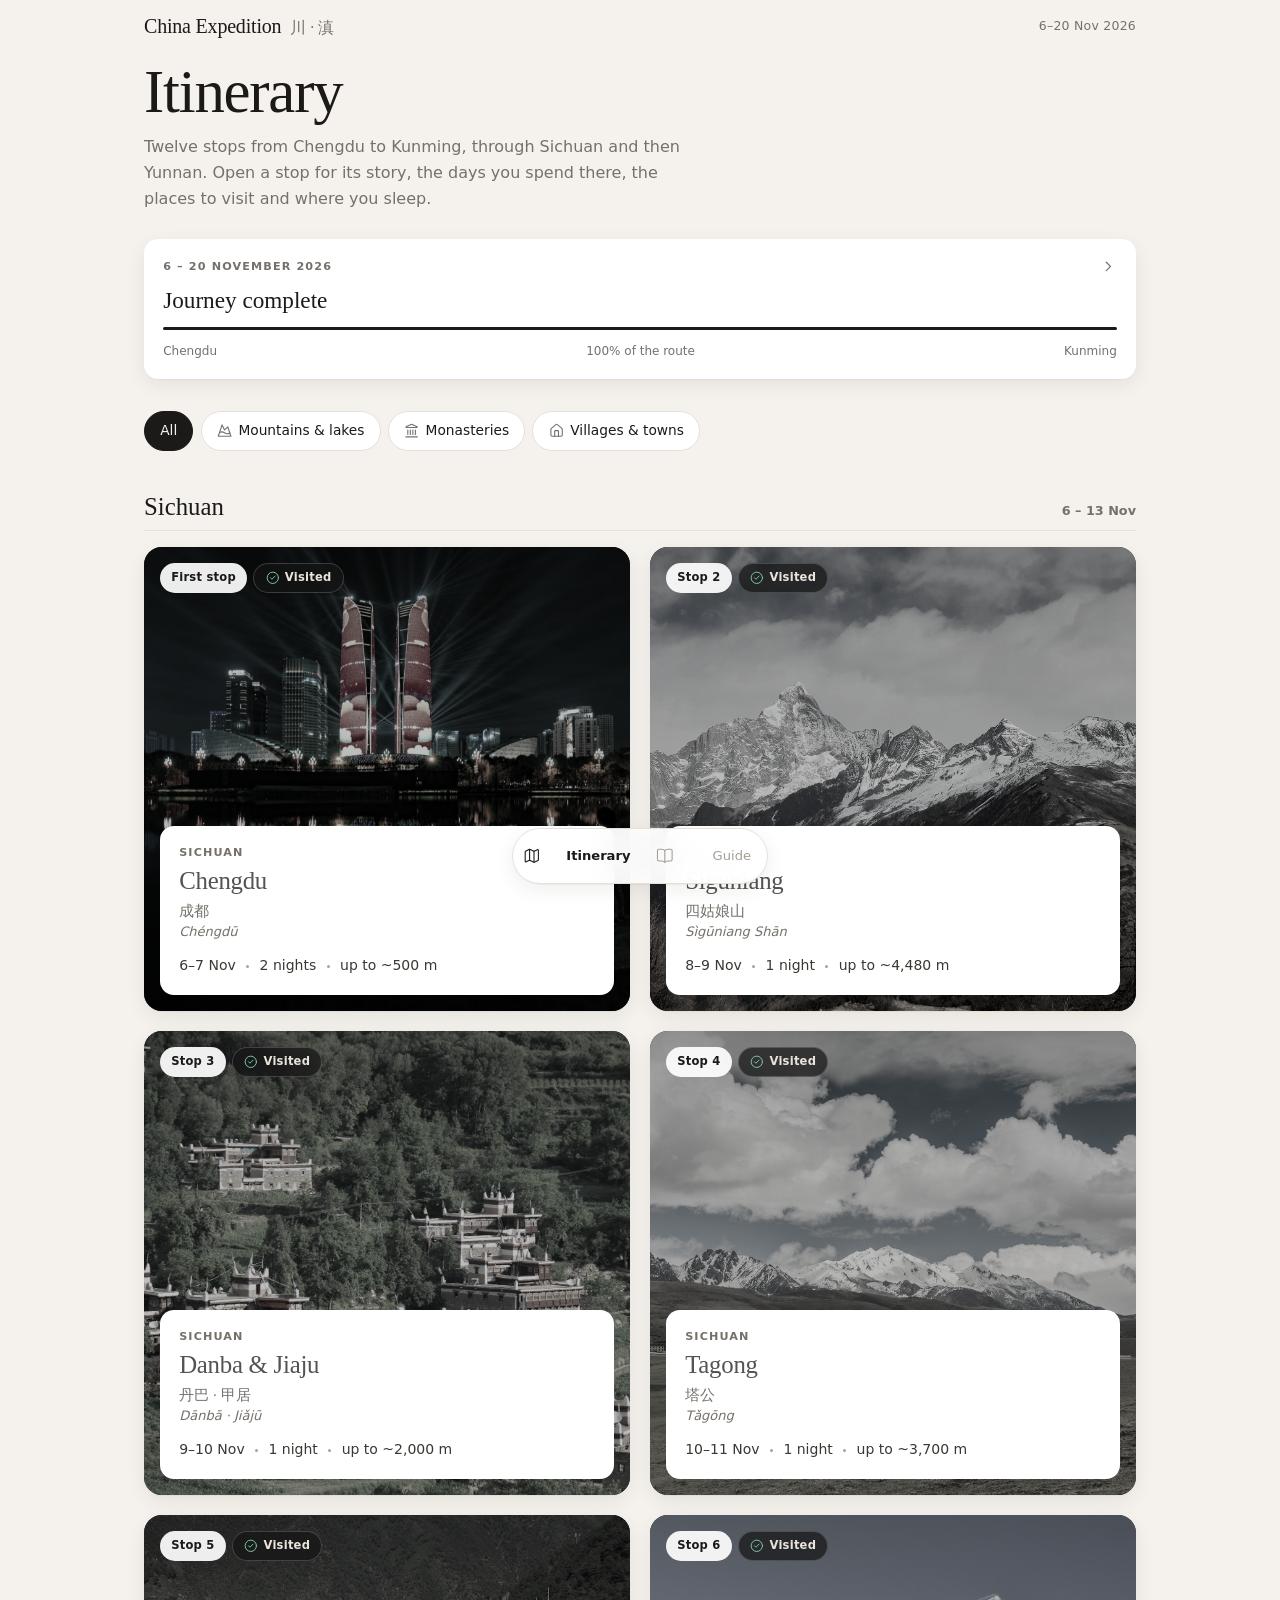
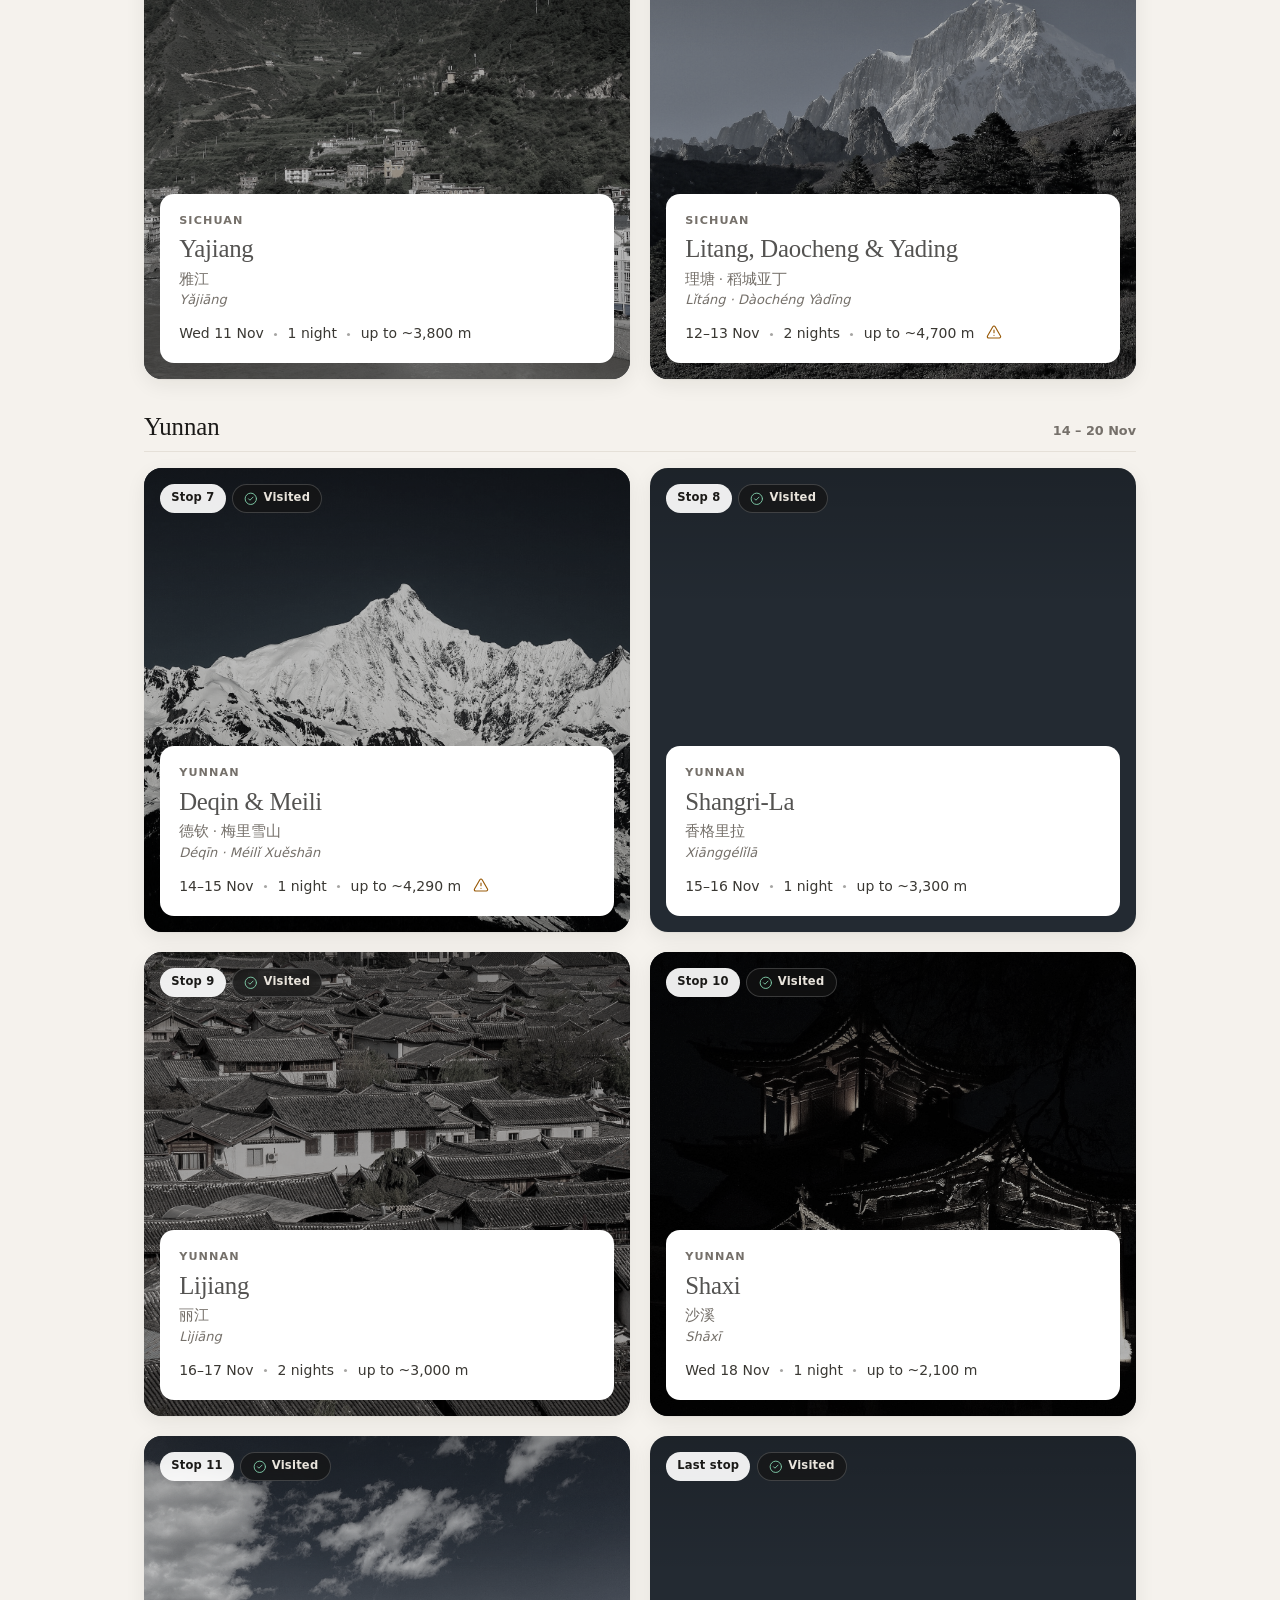
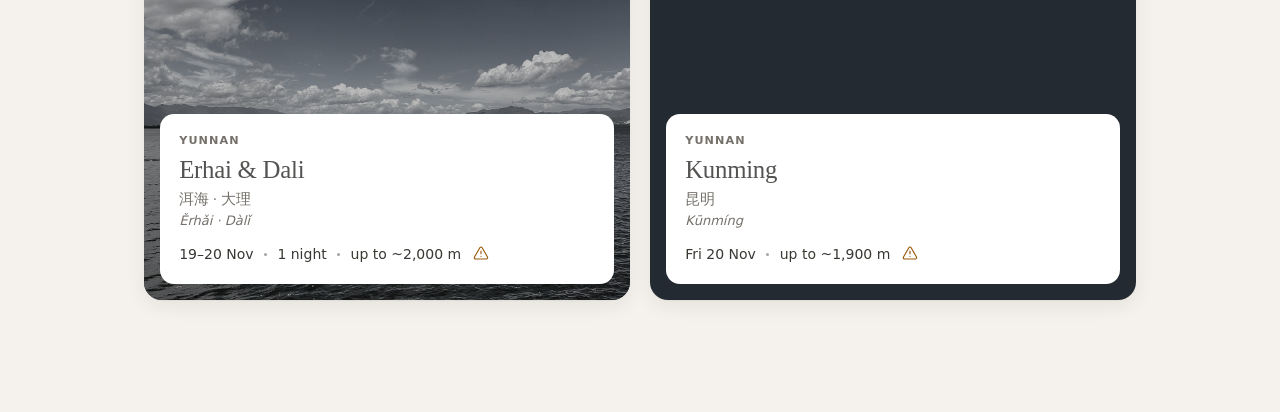
==== commit c8166bd8: "Opening screen: live ticking countdown; timeline button under Guide Replaces the static countdown li" ====
--- a/index.html
+++ b/index.html
@@ -28,6 +28,7 @@
   <!-- Phone: floating Guide + Filters -->
   <div class="fabs" id="fabs">
     <a class="fab" href="#guide" aria-label="Guide" data-icon="book-open"></a>
+    <a class="fab" href="#timeline" aria-label="Timeline" data-icon="calendar-days"></a>
     <button class="fab" id="fabFilter" type="button" aria-label="Filter stops" aria-expanded="false" aria-controls="filterPanel" data-icon="sliders-horizontal"><span class="fab-dot" aria-hidden="true"></span></button>
     <div class="filter-panel" id="filterPanel" role="radiogroup" aria-label="Filter stops"></div>
   </div>
--- a/styles.css
+++ b/styles.css
@@ -938,3 +938,234 @@
 @media (max-width: 51.99rem) {
   #v-itinerary .card-zh .card-py { color: #a7a39c; }
 }
+
+/* Phone feed, v4: free scrolling (no snap) and a compositor-only scale instead of clip-path */
+@media (max-width: 51.99rem) {
+  :root[data-view="itinerary"] { scroll-snap-type: none; }
+  #v-itinerary .card {
+    scroll-snap-align: none; clip-path: none; overflow: hidden;
+    transform: scale(calc(.86 + .14 * var(--g)));
+    border-radius: calc((1 - var(--g)) * 26px);
+    will-change: transform;
+  }
+  #v-itinerary .card-media img { transform: scale(1.03); }
+}
+
+/* Phone feed, v5: always come to rest on a whole card (opening screen or one stop).
+   Mandatory snap; snap-stop normal so a fast flick can still pass several stops. */
+@media (max-width: 51.99rem) {
+  :root[data-view="itinerary"] { scroll-snap-type: y mandatory; }
+  .home-hero, #v-itinerary .card { scroll-snap-align: start; scroll-snap-stop: normal; }
+}
+
+/* Phone feed, v6 (no bounce): the snap target (.card) never changes size or position;
+   only the photo inside scales and rounds. Snap aligns exactly to the top of the screen. */
+@media (max-width: 51.99rem) {
+  :root[data-view="itinerary"] { scroll-padding-top: 0; scroll-padding-bottom: 0; }
+  #v-itinerary .card { transform: none; border-radius: 0; will-change: auto; background: #0d0d0c; overflow: hidden; contain: paint; }
+  #v-itinerary .card-media {
+    position: absolute; inset: 0; overflow: hidden;
+    transform: scale(calc(.86 + .14 * var(--g))); border-radius: calc((1 - var(--g)) * 26px);
+    will-change: transform; backface-visibility: hidden;
+  }
+  #v-itinerary .card-media img { transform: none; }
+  .ad-dot, .ad-lab { transition: opacity 200ms ease; }
+}
+
+/* Hairline v2: taller, so passes and lakes read as peaks above the nightly line */
+@media (max-width: 51.99rem) {
+  :root { --dock-h: 3rem; }
+  .alt-dock { height: 3rem; }
+  .alt-dock svg { height: 2.1rem; }
+}
+
+/* Phone feed, caption card (option A): no box, type straight on the photo over a dark fade */
+@media (max-width: 51.99rem) {
+  #v-itinerary .card-media::after {
+    background: linear-gradient(180deg, rgb(0 0 0 / .32) 0%, transparent 20%, transparent 36%, rgb(0 0 0 / .5) 58%, rgb(0 0 0 / .82) 78%, rgb(0 0 0 / .92) 100%);
+  }
+  #v-itinerary .card-panel {
+    display: block; left: 1.375rem; right: 1.375rem; bottom: calc(var(--dock-h) + 1.6rem + env(safe-area-inset-bottom));
+    padding: 0; border: 0; border-radius: 0; background: none; -webkit-backdrop-filter: none; backdrop-filter: none;
+  }
+  #v-itinerary .card-panel > .eyebrow { display: flex; align-items: center; gap: .65rem; font: 600 .6875rem/1 var(--sans); letter-spacing: .14em; color: rgb(255 255 255 / .78); }
+  #v-itinerary .card-flag { margin-left: 0; }
+  #v-itinerary .card-title { padding: .65rem 0 .5rem; font: 500 2.4rem/1.02 var(--serif); text-shadow: 0 2px 18px rgb(0 0 0 / .35); }
+  #v-itinerary .card-zh { display: none; }
+  #v-itinerary .card-line { justify-content: flex-start; font-size: .9375rem; color: rgb(255 255 255 / .88); }
+  #v-itinerary .card-line .warn { display: inline-block; width: 6px; height: 6px; margin-left: .55rem; border-radius: 50%; background: #f0c27a; vertical-align: middle; }
+  #v-itinerary .card-line .warn .i { display: none; }
+}
+@media (max-width: 51.99rem) {
+  #v-itinerary .card-panel > .eyebrow { display: block; line-height: 1.6; }
+  #v-itinerary .card-flag { margin-left: .65rem; vertical-align: 1px; }
+}
+
+/* =====================================================================
+   STOP PAGE · "Sheets" system
+   Page (warm grey) › section sheet (white, numbered header) › card (faint tint).
+   Secondary detail folds into a .more row. Smallest text anywhere: 12px.
+   ===================================================================== */
+.detail { --s-page: #ebe7e0; --s-sheet: var(--surface); --s-tint: #f6f3ee; --s-gold: #a36b17; background: var(--s-page); }
+@media (prefers-color-scheme: dark) { .detail { --s-page: #0f0e0d; --s-sheet: #1c1b19; --s-tint: #252320; --s-gold: #e3b46b; } }
+.detail .d-sheet { background: transparent; padding: 0 0 1rem; border-radius: 0; }
+.detail .d-head { background: var(--s-sheet); border-radius: 20px 20px 0 0; padding: 1.5rem var(--pad) 1.25rem; }
+.detail .d-head .label { color: var(--cinnabar); }
+.detail .d-zh { display: flex; align-items: baseline; flex-wrap: wrap; gap: .25rem .875rem; }
+.detail .say-toggle { font-size: .8125rem; color: var(--muted); }
+.detail .d-say { margin: .35rem 0 0; font-size: .875rem; color: var(--muted); }
+.detail .d-line { margin: .75rem 0 0; font-size: .9375rem; color: var(--ink-2); font-variant-numeric: tabular-nums; }
+.detail .jump { margin: 0; padding: .875rem var(--pad); background: color-mix(in srgb, var(--s-sheet) 94%, transparent); border-top: 0; border-bottom: 1px solid var(--line); }
+.detail .dsec { background: var(--s-sheet); margin: .625rem .5rem 0; padding: 1.5rem 1.125rem; border-radius: 20px; border: 0; }
+@media (min-width: 52rem) { .detail .dsec { margin: .75rem 0 0; padding: 1.75rem 1.5rem; } }
+.detail .sec-h { display: flex; align-items: baseline; gap: .625rem; margin: 0 0 1rem; }
+.detail .sec-h .sec-n { font: 600 .75rem/1 var(--sans); letter-spacing: .08em; color: var(--cinnabar); font-variant-numeric: tabular-nums; }
+.detail .sec-h h2 { margin: 0; padding: 0; border: 0; font: 500 1.5rem/1.15 var(--serif); }
+.detail .sec-h .sec-m { margin-left: auto; font-size: .875rem; color: var(--muted); }
+.detail .dsec > p:first-of-type, .detail .dsec > .lead { margin-top: 0; }
+.detail .stack { display: grid; gap: .75rem; margin-top: .75rem; }
+
+.detail .label { font-size: .75rem; }
+
+/* cards */
+.detail .blk, .detail article.day, .detail .pgroup { background: var(--s-tint); border: 1px solid var(--line); border-radius: 14px; padding: 1rem; box-shadow: none; margin: 0; }
+.detail .light.blk { margin: 0 0 .75rem; }
+.detail .pgroup { padding: 0 1rem; margin-top: .625rem; }
+
+/* fold row */
+.detail .more { border-top: 1px solid var(--line); margin-top: .875rem; }
+.detail .more > summary { display: flex; justify-content: space-between; align-items: center; gap: .75rem; padding: .75rem 0 0; list-style: none; cursor: pointer; font: 600 .875rem/1.35 var(--sans); color: var(--ink); }
+.detail .more > summary::-webkit-details-marker { display: none; }
+.detail .more > summary .i { width: 1rem; height: 1rem; color: var(--muted); transition: transform .2s var(--ease); }
+.detail .more[open] > summary .i { transform: rotate(180deg); }
+.detail .more > summary .meta-inline { font-weight: 400; margin-left: .35rem; }
+.detail .more-in { padding: .5rem 0 0; }
+.detail .more-in > :first-child { margin-top: 0; }
+.detail .more-in p { margin: .5rem 0 0; }
+.detail .more-in h4 { margin: .875rem 0 .35rem; }
+.detail .more.getting { margin: 0 0 .25rem; border-top: 0; }
+.detail .more.getting > summary { padding-top: 0; }
+
+/* days */
+.detail .day-top { display: grid; grid-template-columns: 2.75rem minmax(0, 1fr); gap: .75rem; align-items: center; }
+.detail .day-date { display: block; text-align: center; padding: .4rem 0; border-radius: 10px; background: var(--s-sheet); border: 1px solid var(--line); }
+.detail .day-date b { display: block; font: 500 1.35rem/1 var(--serif); }
+.detail .day-date small { display: block; margin-top: .2rem; font: 600 .75rem/1 var(--sans); letter-spacing: .06em; text-transform: uppercase; color: var(--muted); }
+.detail .day-head { display: block; min-width: 0; }
+.detail .day-head h3 { margin: 0; font: 600 1.0625rem/1.3 var(--sans); }
+.detail .day-line { display: block; margin-top: .15rem; font-size: .875rem; color: var(--muted); white-space: nowrap; overflow: hidden; text-overflow: ellipsis; }
+.detail .day .flag { display: flex; align-items: center; gap: .4rem; margin: .75rem 0 0; font: 600 .8125rem/1.3 var(--sans); color: var(--warn); }
+.detail .day .flag .i { width: .9rem; height: .9rem; }
+.detail .day .warn-t { color: var(--warn); font-size: .9375rem; }
+.detail .day .live { margin: .75rem 0 0; }
+.detail article.day.is-today { box-shadow: 0 0 0 2px var(--cinnabar); }
+.detail .opts { display: grid; gap: .5rem; margin: .75rem 0 0; }
+.detail .opts div { display: grid; grid-template-columns: auto 1fr; gap: .625rem; align-items: baseline; }
+.detail .opts dt, .detail .opts dd { margin: 0; }
+.detail .chip { display: inline-flex; align-items: center; padding: .3rem .55rem; border-radius: 99px; font: 600 .75rem/1 var(--sans); background: var(--s-sheet); border: 1px solid var(--line); color: var(--ink-2); }
+.detail .chip.go { background: var(--arrive-bg); border-color: transparent; color: var(--arrive); }
+.detail .chip.hard { background: #f8e4e1; border-color: transparent; color: #9b2d23; }
+@media (prefers-color-scheme: dark) { .detail .chip.hard { background: #3a1916; color: #f19a90; } }
+.detail .chip.today { background: var(--cinnabar); color: #fff; border-color: transparent; }
+
+/* places */
+.detail .places { margin: 0; }
+.detail .place + .place { border-top: 1px solid var(--line); }
+.detail .place > details > summary { padding: .75rem 0; }
+.detail .pl-name { font: 600 1.0625rem/1.3 var(--sans); }
+.detail .pl-sub { font-size: .875rem; color: var(--muted); }
+.detail .pl-sub em { font-style: normal; color: var(--warn); }
+.detail .pl-body { padding: 0 0 1rem; }
+.detail .pl-body .src { margin-top: .875rem; }
+
+/* photo */
+.detail .lgold { display: grid; grid-template-columns: 1fr 1fr; gap: .75rem; margin: .875rem 0 .35rem; }
+.detail .lgold b { display: block; margin-top: .15rem; font: 600 1.125rem/1.2 var(--sans); color: var(--s-gold); font-variant-numeric: tabular-nums; }
+.detail .light > .meta { margin: 0; }
+.detail .callout { display: grid; grid-template-columns: 1.1rem 1fr; gap: .625rem; padding: .875rem 1rem; border-radius: 12px; margin-top: .75rem; font-size: .9375rem; }
+.detail .callout.warn { background: var(--warn-bg); color: var(--warn); }
+.detail .callout .i { width: 1rem; height: 1rem; margin-top: .2rem; }
+.detail .callout ul { margin: .35rem 0 0; padding-left: 1.1rem; }
+.detail .pgroup > summary { padding: .75rem 0; }
+.detail .shot-count { font-size: .875rem; }
+
+/* stay */
+.detail .stay h3 { margin: 0; font: 600 1.0625rem/1.3 var(--sans); }
+.detail .stay > .meta { margin: .2rem 0 0; }
+.detail .stay-addr { margin: .875rem 0 .35rem; }
+.detail .stay .btn { display: flex; justify-content: center; width: 100%; margin-top: 1rem; }
+.detail .stay .kv { margin: .25rem 0 0; }
+
+/* Sheets: fixes and the 12px floor for the remaining small text */
+.detail .light { display: block; box-shadow: none; }
+.detail .lbar { height: 1.25rem; border-radius: .5rem; background: color-mix(in srgb, var(--ink) 9%, var(--s-tint)); }
+.detail .lbar .day { background: color-mix(in srgb, var(--ink) 20%, var(--s-tint)); }
+.d-say[hidden] { display: none; }
+.detail .d-credit, .detail .pl-photo figcaption .tlink, .detail .ftag, .detail .sc { font-size: .75rem; }
+.detail .ftag { line-height: 1.3; }
+.detail article.day.is-past { background: transparent; }
+.detail article.day.is-past .day-top { opacity: .7; }
+
+/* Sheets: neutralise the older day-card rules (padding, fixed date width, divider) */
+.detail article.day { overflow: visible; }
+.detail article.day + article.day { margin-top: 0; }
+.detail .day-top { grid-template-columns: 3rem minmax(0, 1fr); gap: .875rem; padding: 0; border-bottom: 0; }
+.detail .day-date { width: auto; justify-items: initial; line-height: 1; }
+
+/* Sheets: places, stay details and the voucher button */
+.detail .place { border-bottom: 0; }
+.detail .pl-body > .more:first-of-type { margin-top: 1rem; }
+.detail .pl-body .links, .detail .more-in .links { display: flex; flex-wrap: wrap; gap: .5rem 1.25rem; }
+.detail .stay .kv { display: grid; gap: 0; }
+.detail .stay .kv div { display: grid; grid-template-columns: 6.5rem minmax(0, 1fr); gap: .75rem; padding: .4rem 0; margin: 0; }
+.detail .stay .kv div .i { display: none; }
+.detail .stay .kv dt { margin: 0; font: 600 .75rem/1.6 var(--sans); letter-spacing: .08em; text-transform: uppercase; color: var(--muted); }
+.detail .stay .kv dd { margin: 0; }
+.detail .stay .btn { background: var(--ink); color: var(--bg); border: 0; min-height: 2.875rem; }
+.detail .stay .btn .i { color: inherit; }
+.detail .facts-list { display: grid; margin: 0; }
+.detail .fl-row { display: grid; grid-template-columns: 6.5rem minmax(0, 1fr); gap: .75rem; align-items: baseline; padding: .45rem 0; }
+.detail .fl-row + .fl-row { border-top: 1px solid var(--line); }
+.detail .fl-k { font: 600 .75rem/1.5 var(--sans); letter-spacing: .08em; text-transform: uppercase; color: var(--muted); }
+.detail .fl-v { font-size: .9375rem; }
+
+/* Stop page entrance: header, tabs and sheets arrive together as one unit (no per-line stagger) */
+@media (prefers-reduced-motion: no-preference) {
+  .detail.entering .d-head > *, .detail.entering .jump { animation: none; }
+  .detail.entering .d-sheet { animation: d-sheet-in 360ms cubic-bezier(.23, 1, .32, 1) both; }
+}
+@keyframes d-sheet-in { from { opacity: .001; transform: translateY(16px); } to { opacity: 1; transform: none; } }
+
+/* Stop page entrance, final: the sheet appears with the photo, no fade or slide of its own */
+@media (prefers-reduced-motion: no-preference) {
+  .detail.entering .d-sheet, .detail.entering .d-head > *, .detail.entering .jump { animation: none; }
+}
+
+/* Hairline drawn on canvas; more room between the stop caption and the altitude label */
+@media (max-width: 51.99rem) {
+  .alt-dock .ad-cv { position: absolute; left: 0; right: 0; bottom: 0; display: block; width: 100%; height: 2.1rem; }
+  #v-itinerary .card-panel { bottom: calc(var(--dock-h) + 2.75rem + env(safe-area-inset-bottom)); }
+}
+
+/* Opening screen: countdown and a quiet link to the timeline */
+@media (max-width: 51.99rem) {
+  .hh-count { margin: 1.75rem 0 0; font: 500 1.125rem/1.3 var(--sans); color: #f3efe8; font-variant-numeric: tabular-nums; }
+  .hh-link { display: inline-flex; align-items: center; gap: .2rem; margin-top: .5rem; font-size: .9375rem; color: #c9c4bc; text-decoration: underline; text-decoration-color: rgb(255 255 255 / .3); text-underline-offset: .25em; }
+  .hh-link .i { width: .95rem; height: .95rem; }
+  .hh-link:focus-visible { outline: 2px solid #fff; outline-offset: 4px; border-radius: 4px; }
+}
+
+/* Opening screen: live countdown (days : hours : min : sec) */
+@media (max-width: 51.99rem) {
+  .hh-timer { display: flex; align-items: flex-start; justify-content: center; gap: .5rem; margin: 1.9rem 0 0; color: #f3efe8; }
+  .hh-u { display: grid; justify-items: center; min-width: 3.1rem; }
+  .hh-u b { font: 400 2.4rem/1 var(--serif); font-variant-numeric: lining-nums tabular-nums; letter-spacing: .01em; }
+  .hh-u small { margin-top: .45rem; font: 600 .75rem/1 var(--sans); letter-spacing: .14em; text-transform: uppercase; color: #8d8981; }
+  .hh-sep { font: 400 2rem/1.1 var(--serif); color: #5d5953; }
+}
+
+/* Floating buttons: Guide, Timeline, then Filters (its panel opens beside the third button) */
+@media (max-width: 51.99rem) {
+  .filter-panel { top: 6.7rem; }
+  .fp-title { font-size: .75rem; }
+}
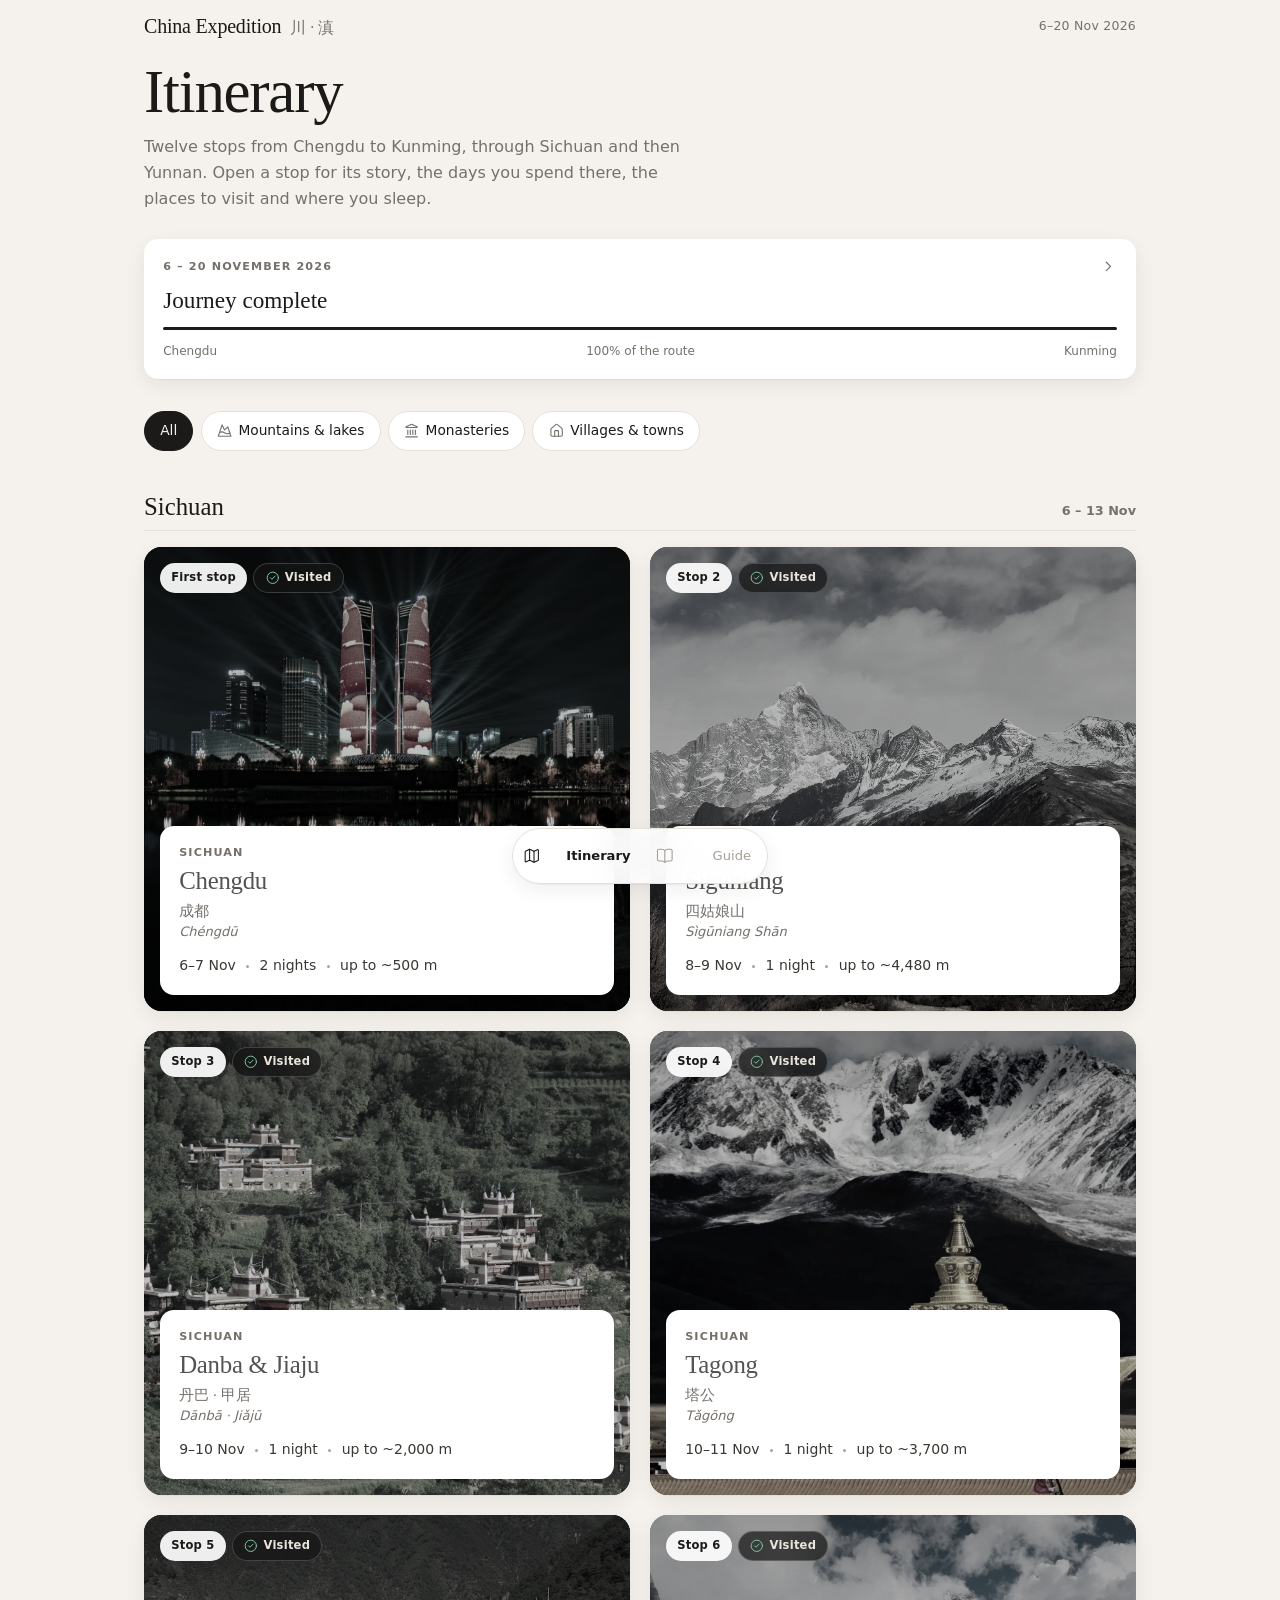
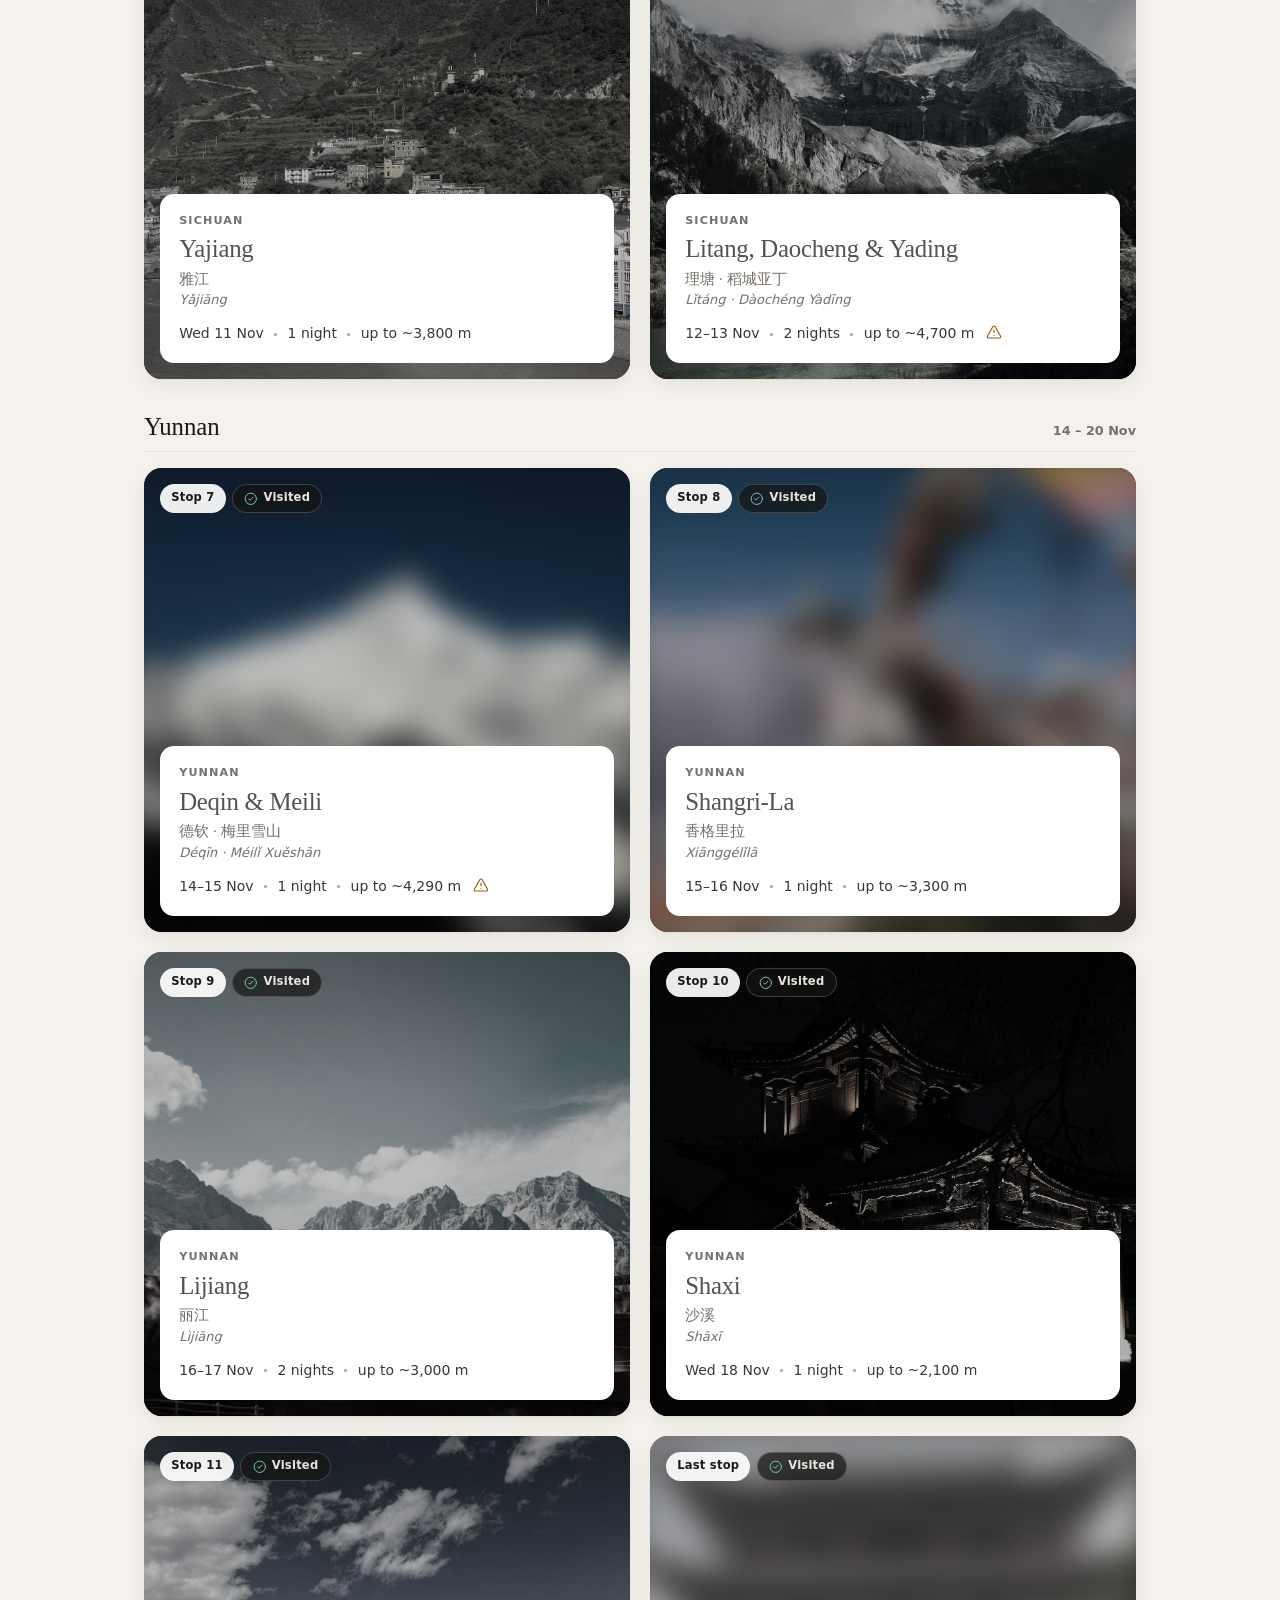
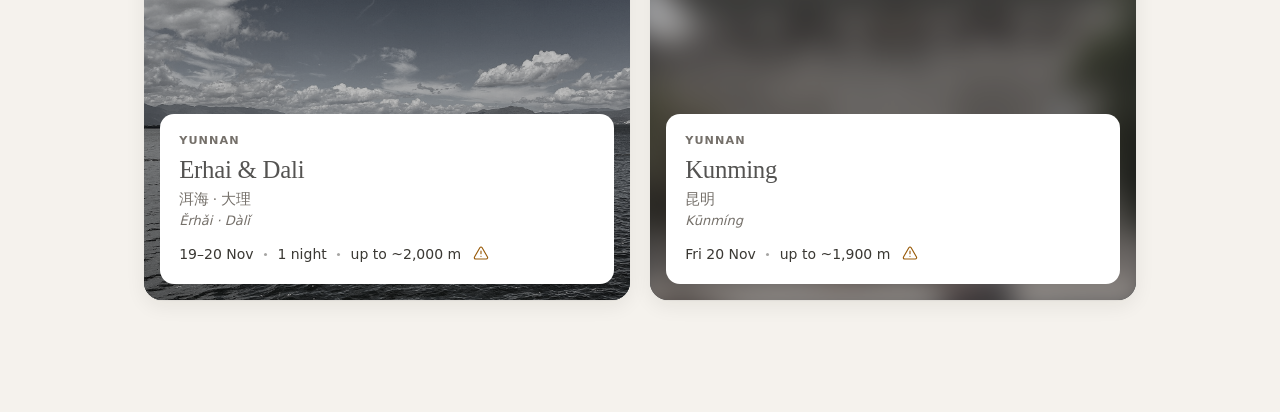
==== commit 4a76c56b: "Ticket advice per place, researched online, with a book-ahead list per stop Co-Authored-By: Claude O" ====
--- a/index.html
+++ b/index.html
@@ -50,6 +50,7 @@
   <script src="storyboards.js"></script>
   <script src="light3d.js"></script>
   <script src="pronounce.js"></script>
+  <script src="tickets.js"></script>
   <script src="app.js"></script>
 </body>
 </html>
--- a/styles.css
+++ b/styles.css
@@ -1169,3 +1169,58 @@
   .filter-panel { top: 6.7rem; }
   .fp-title { font-size: .75rem; }
 }
+
+/* Hairline marker: positioned by transform and glides between stops */
+@media (max-width: 51.99rem) {
+  .alt-dock .ad-dot, .alt-dock .ad-lab { left: 0; top: 0; margin: 0; will-change: transform;
+    transition: transform 520ms cubic-bezier(.22, 1, .36, 1), opacity 200ms ease; }
+  .alt-dock .ad-dot { margin: -3.5px 0 0 -3.5px; }
+}
+@media (max-width: 51.99rem) and (prefers-reduced-motion: reduce) { .alt-dock .ad-dot, .alt-dock .ad-lab { transition: opacity 200ms ease; } }
+
+/* Opening screen: centre the title block in the space above "Scroll to travel" */
+@media (max-width: 51.99rem) {
+  .home-hero { padding-top: calc(env(safe-area-inset-top) + 1.5rem); padding-bottom: calc(var(--dock-h) + 4.75rem + env(safe-area-inset-bottom)); }
+  .hh-center { margin-top: 0; }
+}
+
+/* Blur-up covers: small preview first, full photo fades in once loaded */
+.card-media .img-lo, .card-media .img-hi { position: absolute; inset: 0; width: 100%; height: 100%; object-fit: cover; }
+.card-media .img-lo { filter: blur(14px); transform: scale(1.08); }
+.card-media .img-hi { opacity: 0; transition: opacity 500ms ease; }
+.card-media .img-hi.ok { opacity: 1; }
+#v-itinerary .card.is-done .card-media .img-lo { filter: blur(14px) saturate(.45) brightness(.82); }
+@media (prefers-reduced-motion: reduce) { .card-media .img-hi { transition: none; } }
+
+/* Section numbers sit at the top of the title, not on its baseline */
+.detail .sec-h { align-items: flex-start; }
+.detail .sec-h .sec-n { line-height: 1; margin-top: .15rem; }
+.detail .sec-h .sec-m { align-self: center; }
+
+/* Stop page footer note and pager: same side spacing as the sheets */
+.detail .foot-note { margin: 1rem .5rem 0; padding: 0 1.125rem; }
+.detail .d-pager { margin: 1rem .5rem 0; }
+@media (min-width: 52rem) { .detail .foot-note { margin: 1.25rem 0 0; padding: 0 1.5rem; } .detail .d-pager { margin: 1rem 0 0; } }
+
+/* The marker follows the scroll directly (no time-based glide), so it stays on the line */
+@media (max-width: 51.99rem) { .alt-dock .ad-dot, .alt-dock .ad-lab { transition: opacity 200ms ease; } }
+
+/* Altitude strip as a scrubber: a taller touch area and a little feedback while sliding */
+@media (max-width: 51.99rem) {
+  .alt-dock { touch-action: none; cursor: grab; padding-top: .75rem; height: 3.75rem; -webkit-user-select: none; user-select: none; }
+  .alt-dock.scrubbing { cursor: grabbing; }
+  .alt-dock.scrubbing .ad-dot { box-shadow: 0 0 0 6px rgb(255 255 255 / .22); }
+  .alt-dock:focus-visible { outline: 2px solid #fff; outline-offset: 4px; border-radius: 8px; }
+}
+
+/* Ticket advice */
+.detail .pl-sub em.book { color: var(--cinnabar); font-weight: 600; }
+.detail .callout.info { background: color-mix(in srgb, var(--ink) 5%, var(--s-tint)); color: var(--ink-2); }
+.detail .callout.tickets { margin: .875rem 0 0; }
+.detail .callout.tickets .meta { margin: .4rem 0 0; font-size: .8125rem; }
+.detail .callout.tickets .tlink { font-size: .8125rem; margin-right: .75rem; }
+.detail .book-list { margin: 0 0 1rem; }
+.detail .book-list ul { margin: .5rem 0 .35rem; padding-left: 1.1rem; display: grid; gap: .3rem; }
+.detail .book-list .meta { margin: 0; font-size: .8125rem; }
+.detail .callout.tickets .tk-src { display: flex; flex-direction: column; align-items: flex-start; gap: .3rem; margin: .4rem 0 0; }
+.detail .callout.tickets .tk-src .tlink { margin: 0; color: inherit; }
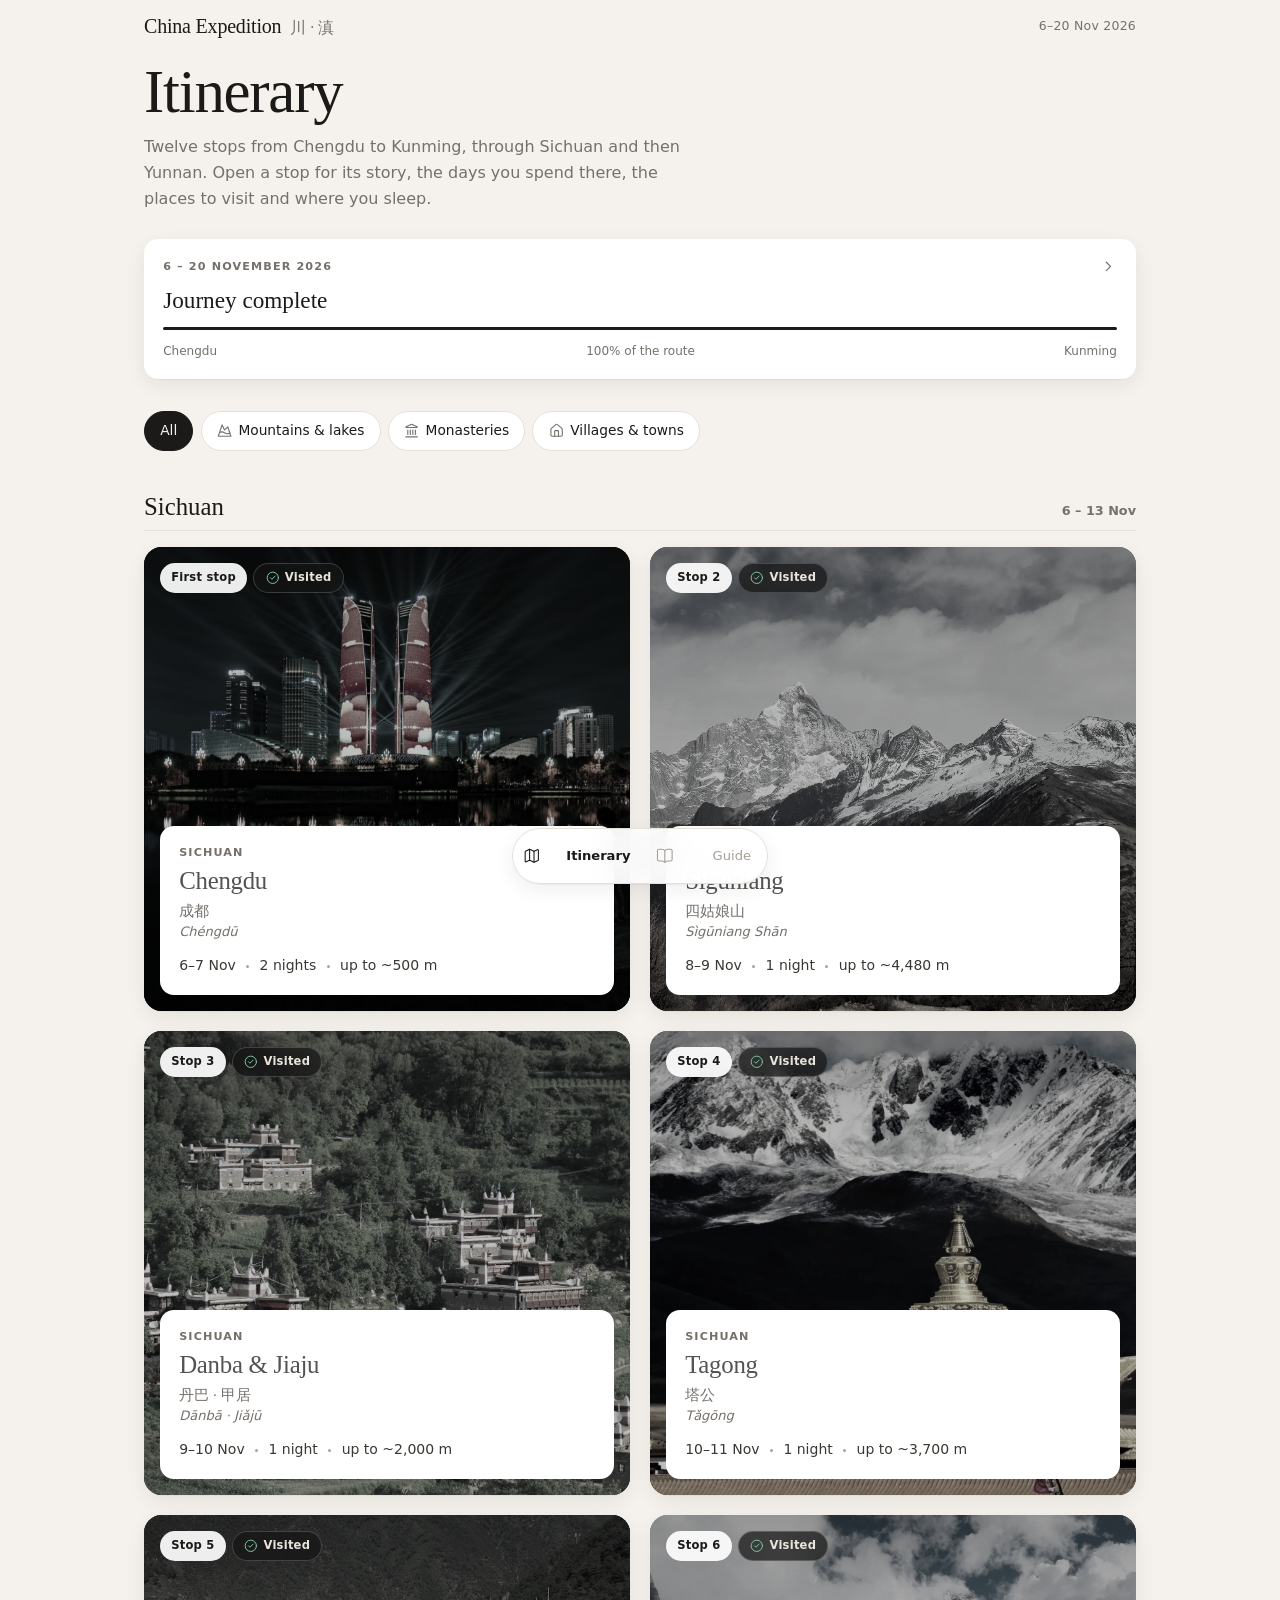
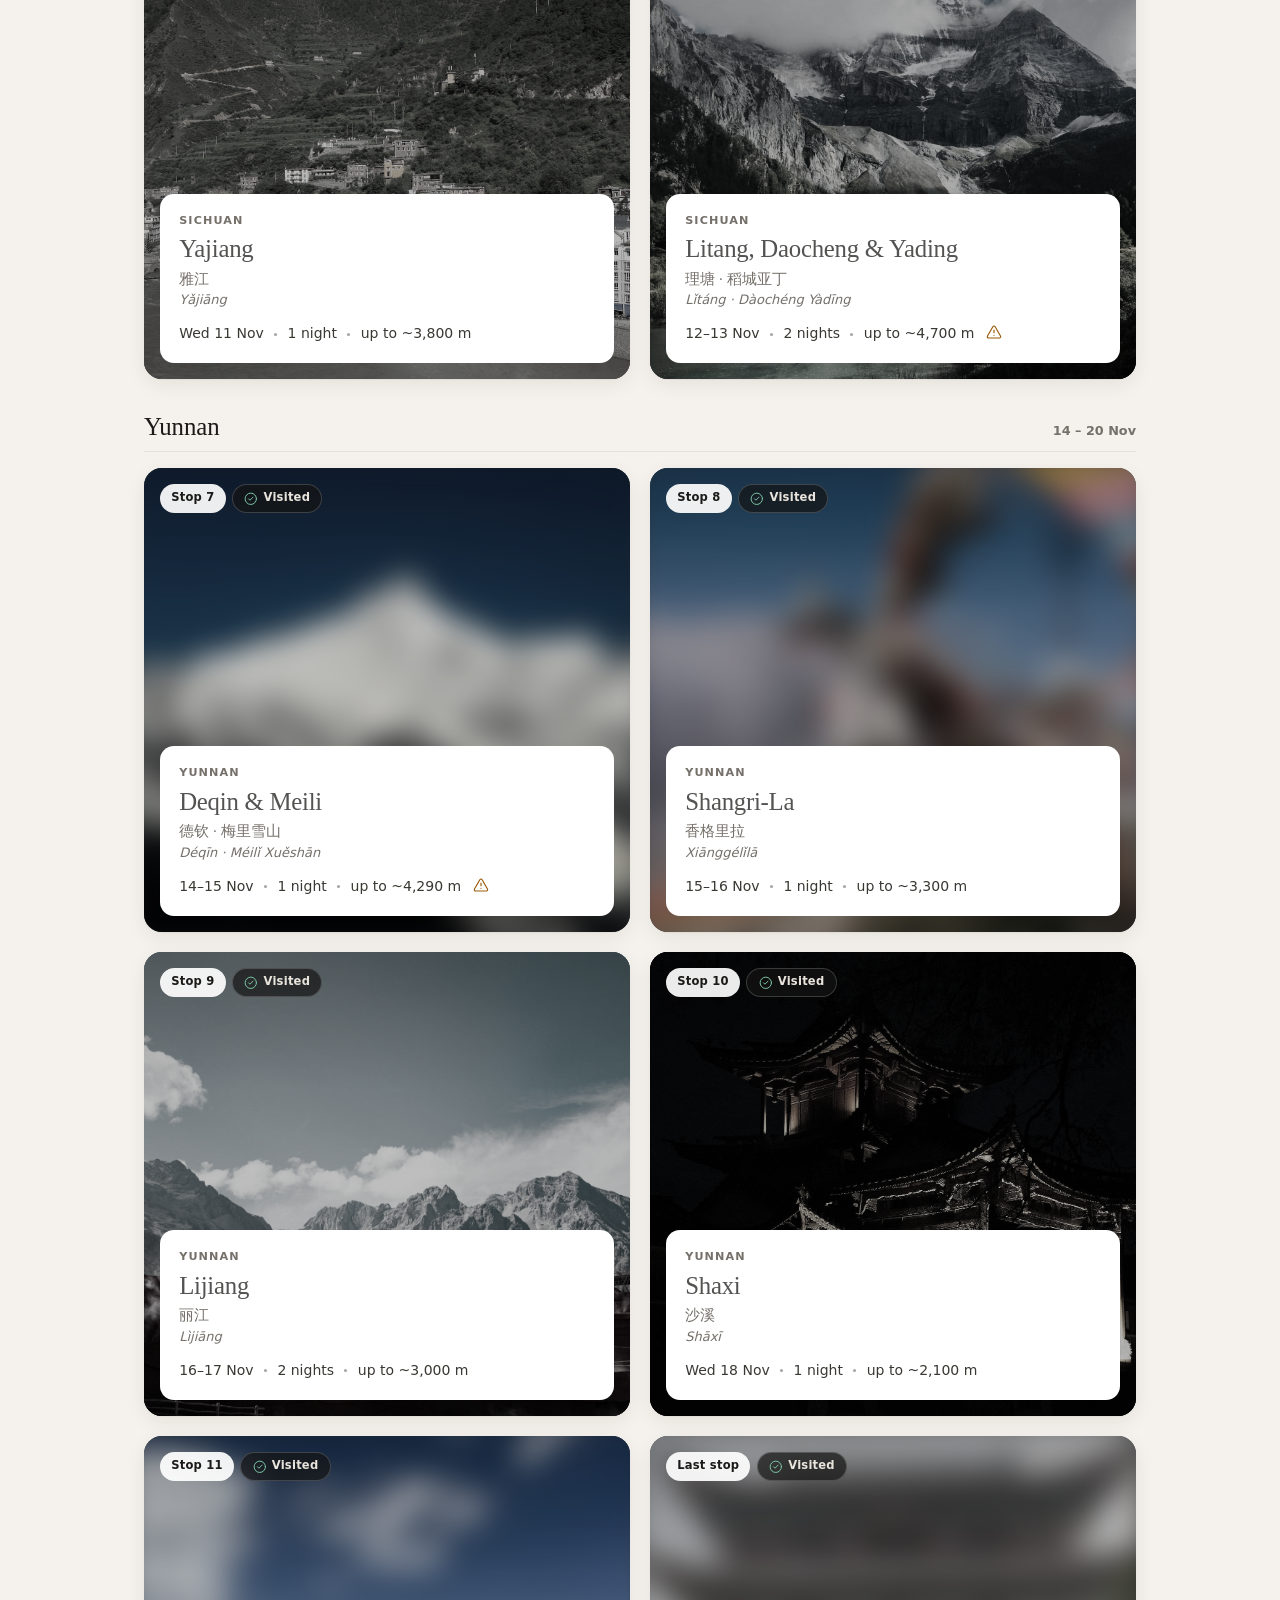
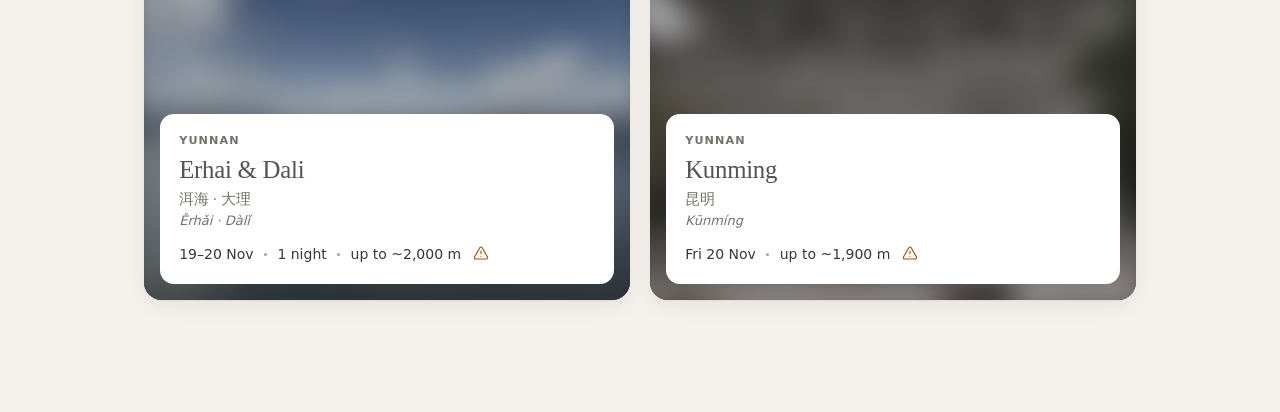
==== commit 304c90a5: "Offline app: service worker caching all files, manifest and Home Screen icon Adds a README with trip" ====
--- a/index.html
+++ b/index.html
@@ -9,6 +9,11 @@
   <title>China Expedition · Nov 6–20, 2026</title>
   <link rel="icon" href="data:image/svg+xml,<svg xmlns='http://www.w3.org/2000/svg' viewBox='0 0 32 32'><rect width='32' height='32' rx='8' fill='%231d1c1a'/><path d='M5 23l7-10 4 5 3-4 8 9z' fill='%23f6f3ee'/></svg>">
   <link rel="stylesheet" href="styles.css">
+  <link rel="manifest" href="manifest.webmanifest">
+  <link rel="apple-touch-icon" href="assets/icon-180.png">
+  <meta name="apple-mobile-web-app-capable" content="yes">
+  <meta name="apple-mobile-web-app-title" content="China Expedition">
+  <meta name="apple-mobile-web-app-status-bar-style" content="black-translucent">
 </head>
 <body>
   <header class="topbar">
@@ -52,5 +57,11 @@
   <script src="pronounce.js"></script>
   <script src="tickets.js"></script>
   <script src="app.js"></script>
+  <script>
+    // Offline copy (sw.js). Skipped where service workers aren't allowed.
+    if ("serviceWorker" in navigator && location.protocol === "https:") {
+      addEventListener("load", () => navigator.serviceWorker.register("sw.js").catch(() => {}));
+    }
+  </script>
 </body>
 </html>
--- a/styles.css
+++ b/styles.css
@@ -1224,3 +1224,94 @@
 .detail .book-list .meta { margin: 0; font-size: .8125rem; }
 .detail .callout.tickets .tk-src { display: flex; flex-direction: column; align-items: flex-start; gap: .3rem; margin: .4rem 0 0; }
 .detail .callout.tickets .tk-src .tlink { margin: 0; color: inherit; }
+
+/* =====================================================================
+   TIMELINE · "Route line" (dark)
+   ===================================================================== */
+:root[data-view="timeline"] body { background: #0c0c0d; }
+:root[data-view="timeline"] .tabbar { background: rgb(12 12 13 / .92); border-top-color: #2a2a2d; }
+:root[data-view="timeline"] .tabbar a { color: rgb(255 255 255 / .45); }
+:root[data-view="timeline"] .tabbar a[data-view="itinerary"] { color: #fff; }
+#v-timeline { --tx-ink: #f1ede6; --tx-mut: #9a958e; --tx-ln: #2a2a2d; --tx-card: #18181a; --tx-red: #e0564a; --tx-amber: #f0c27a; color: var(--tx-ink); }
+#v-timeline .content { max-width: 40rem; margin: 0 auto; }
+.tlx-top { position: sticky; top: 0; z-index: 5; margin: 0 calc(var(--pad) * -1); padding: calc(.75rem + env(safe-area-inset-top)) var(--pad) .75rem;
+  background: rgb(12 12 13 / .9); -webkit-backdrop-filter: blur(12px); backdrop-filter: blur(12px); border-bottom: 1px solid var(--tx-ln); }
+.tlx-back { display: inline-flex; align-items: center; gap: .2rem; font-size: .9375rem; color: var(--tx-mut); text-decoration: none; }
+.tlx-back .i { width: 1rem; height: 1rem; }
+.tlx-count { margin: .6rem 0 0; font: 400 2.4rem/1 var(--serif); font-variant-numeric: lining-nums tabular-nums; }
+.tlx-count small { margin-left: .35rem; font: 500 1rem var(--sans); color: var(--tx-mut); }
+.tlx-where { margin: .3rem 0 0; font-size: .9375rem; color: var(--tx-mut); }
+.tlx-where b { color: var(--tx-ink); font-weight: 600; }
+.tlx-alt { display: block; width: 100%; height: 2.75rem; margin-top: .6rem; }
+.tlx { list-style: none; margin: 0; padding: 1.25rem 0 2rem; }
+.tlx-item { position: relative; display: grid; grid-template-columns: 1.4rem minmax(0, 1fr); gap: .875rem; }
+.tlx-item::before { content: ""; position: absolute; left: calc(.7rem - 1px); top: 0; bottom: 0; width: 2px; background: var(--tx-ln); }
+.tlx-item.done::before { background: var(--tx-red); opacity: .6; }
+.tlx-item.now::before { background: linear-gradient(var(--tx-red) 2.2rem, var(--tx-ln) 2.2rem); opacity: 1; }
+.tlx-item:first-child::before { top: 1.6rem; }
+.tlx-item:last-child::before { bottom: auto; height: 1.6rem; }
+.tlx-node { position: relative; z-index: 1; width: .875rem; height: .875rem; margin: 1.25rem 0 0 .26rem; border-radius: 50%; background: #0c0c0d; border: 2px solid #4a4a4e; }
+.tlx-item.done .tlx-node { background: var(--tx-red); border-color: var(--tx-red); opacity: .85; }
+.tlx-item.now .tlx-node { border-color: var(--tx-red); box-shadow: 0 0 0 5px rgb(224 86 74 / .25); }
+.tlx-card { margin: .375rem 0 .875rem; border-radius: 16px; background: var(--tx-card); border: 1px solid var(--tx-ln); overflow: hidden; min-width: 0; }
+.tlx-item.now .tlx-card { border-color: rgb(224 86 74 / .55); }
+.tlx-ph { position: relative; display: block; height: 6rem; background: #222; color: #fff; text-decoration: none; }
+.tlx-ph img { position: absolute; inset: 0; width: 100%; height: 100%; object-fit: cover; }
+.tlx-item.done .tlx-ph img { filter: saturate(.4) brightness(.75); }
+.tlx-ph::after { content: ""; position: absolute; inset: 0; background: linear-gradient(transparent 25%, rgb(24 24 26 / .96)); }
+.tlx-name { position: absolute; z-index: 1; left: .875rem; right: .875rem; bottom: .5rem; font: 500 1.35rem/1.1 var(--serif); }
+.tlx-flag { position: absolute; z-index: 1; right: .625rem; top: .625rem; padding: .3rem .5rem; border-radius: 99px; font: 600 .75rem/1 var(--sans); background: rgb(0 0 0 / .5); }
+.tlx-flag.now { background: var(--tx-red); }
+.tlx-meta { display: flex; justify-content: space-between; margin: 0; padding: .5rem .875rem .25rem; font-size: .8125rem; color: var(--tx-mut); font-variant-numeric: tabular-nums; }
+.tlx-days { list-style: none; margin: 0; padding: 0 .875rem .5rem; }
+.tlx-days li + li, .tlx-days li:first-child { border-top: 1px solid var(--tx-ln); }
+.tlx-days a { display: grid; grid-template-columns: 3.6rem minmax(0, 1fr); gap: .5rem; padding: .5rem 0; color: var(--tx-ink); text-decoration: none; font-size: .9375rem; line-height: 1.35; }
+.tlx-days b { font-weight: 600; color: var(--tx-mut); font-variant-numeric: tabular-nums; }
+.tlx-days li.past a span { color: var(--tx-mut); }
+.tlx-days li.today b { color: var(--tx-red); }
+.tlx-warn { width: .85rem; height: .85rem; margin-left: .3rem; vertical-align: -1px; color: var(--tx-amber); }
+.tlx-live { display: flex; align-items: center; gap: .35rem; margin-top: .25rem; font: 600 .8125rem/1.3 var(--sans); color: var(--tx-red); }
+.tlx-live .i { width: .85rem; height: .85rem; }
+.tlx-fine { display: block; margin-top: .15rem; font-size: .75rem; color: var(--tx-mut); }
+.tlx a:focus-visible, .tlx-back:focus-visible { outline: 2px solid #fff; outline-offset: 2px; border-radius: 6px; }
+
+/* Timeline: visited stops recede (faded card, desaturated photo) */
+.tlx-item.done .tlx-card { opacity: .55; background: #141416; border-color: #222225; transition: opacity 200ms ease; }
+.tlx-item.done .tlx-ph img { filter: grayscale(.85) brightness(.7); }
+.tlx-item.done .tlx-card:hover, .tlx-item.done .tlx-card:focus-within { opacity: .85; }
+
+/* Storyboard frames: title, what it shows, and the shot notes */
+.detail .frame figcaption { display: grid; gap: .2rem; margin-top: .5rem; font: 600 .9375rem/1.35 var(--sans); color: var(--ink); }
+.detail .frame .f-about { font: 400 .875rem/1.45 var(--sans); color: var(--ink-2); }
+.detail .frame .f-shot { font: 400 .8125rem/1.45 var(--sans); color: var(--muted); }
+
+/* Stop page close button: top right, fixed; pops in, hides on scroll down, bounces on press */
+.d-close { position: fixed; z-index: 35; left: auto; right: calc(.9rem + env(safe-area-inset-right, 0px)); top: calc(.9rem + env(safe-area-inset-top));
+  width: 2.75rem; height: 2.75rem; color: var(--ink); background: color-mix(in srgb, var(--surface) 88%, transparent);
+  transition: transform 260ms cubic-bezier(.34, 1.56, .64, 1), opacity 200ms ease; will-change: transform; }
+.d-close .i { width: 1.2rem; height: 1.2rem; stroke-width: 2; }
+.d-close.gone { opacity: 0; transform: scale(.6) translateY(-8px); pointer-events: none; transition: transform 200ms ease-in, opacity 160ms ease-in; }
+.d-close.leaving { opacity: 0; transform: scale(.5) rotate(90deg); transition: transform 170ms ease-in, opacity 170ms ease-in; }
+.d-close:active { transform: scale(.86); transition: transform 90ms ease-out; }
+.d-close:focus-visible { outline: 2px solid var(--cinnabar); outline-offset: 3px; }
+@media (prefers-reduced-motion: no-preference) {
+  .detail.entering .d-close { animation: d-close-in 420ms cubic-bezier(.34, 1.56, .64, 1) 120ms both; }
+}
+@keyframes d-close-in { from { opacity: 0; transform: scale(.5) rotate(-90deg); } to { opacity: 1; transform: none; } }
+@media (prefers-reduced-motion: reduce) { .d-close, .d-close.gone, .d-close.leaving { transition: opacity 120ms ease; transform: none; } }
+
+/* Timeline: close button (top right) and cards revealing on scroll */
+.tlx-top { position: sticky; }
+.tlx-close { position: absolute; top: calc(.75rem + env(safe-area-inset-top)); right: var(--pad); display: grid; place-items: center;
+  width: 2.75rem; height: 2.75rem; border-radius: 50%; color: #f1ede6; background: rgb(255 255 255 / .1); border: 1px solid rgb(255 255 255 / .12);
+  transition: transform 260ms cubic-bezier(.34, 1.56, .64, 1), opacity 200ms ease; }
+.tlx-close .i { width: 1.2rem; height: 1.2rem; stroke-width: 2; }
+.tlx-close:active { transform: scale(.86); transition: transform 90ms ease-out; }
+.tlx-close.leaving { opacity: 0; transform: scale(.5) rotate(90deg); transition: transform 170ms ease-in, opacity 170ms ease-in; }
+.tlx-close:focus-visible { outline: 2px solid #fff; outline-offset: 3px; }
+.tlx-count { margin-top: 0; padding-right: 3.5rem; }
+@media (prefers-reduced-motion: no-preference) {
+  :root[data-view="timeline"] .tlx-close { animation: d-close-in 420ms cubic-bezier(.34, 1.56, .64, 1) 100ms both; }
+  .tlx-item.rv-tl { opacity: 0; transform: translateY(26px) scale(.98); transition: opacity 520ms cubic-bezier(.23, 1, .32, 1), transform 620ms cubic-bezier(.23, 1, .32, 1); }
+  .tlx-item.rv-tl.in { opacity: 1; transform: none; }
+}
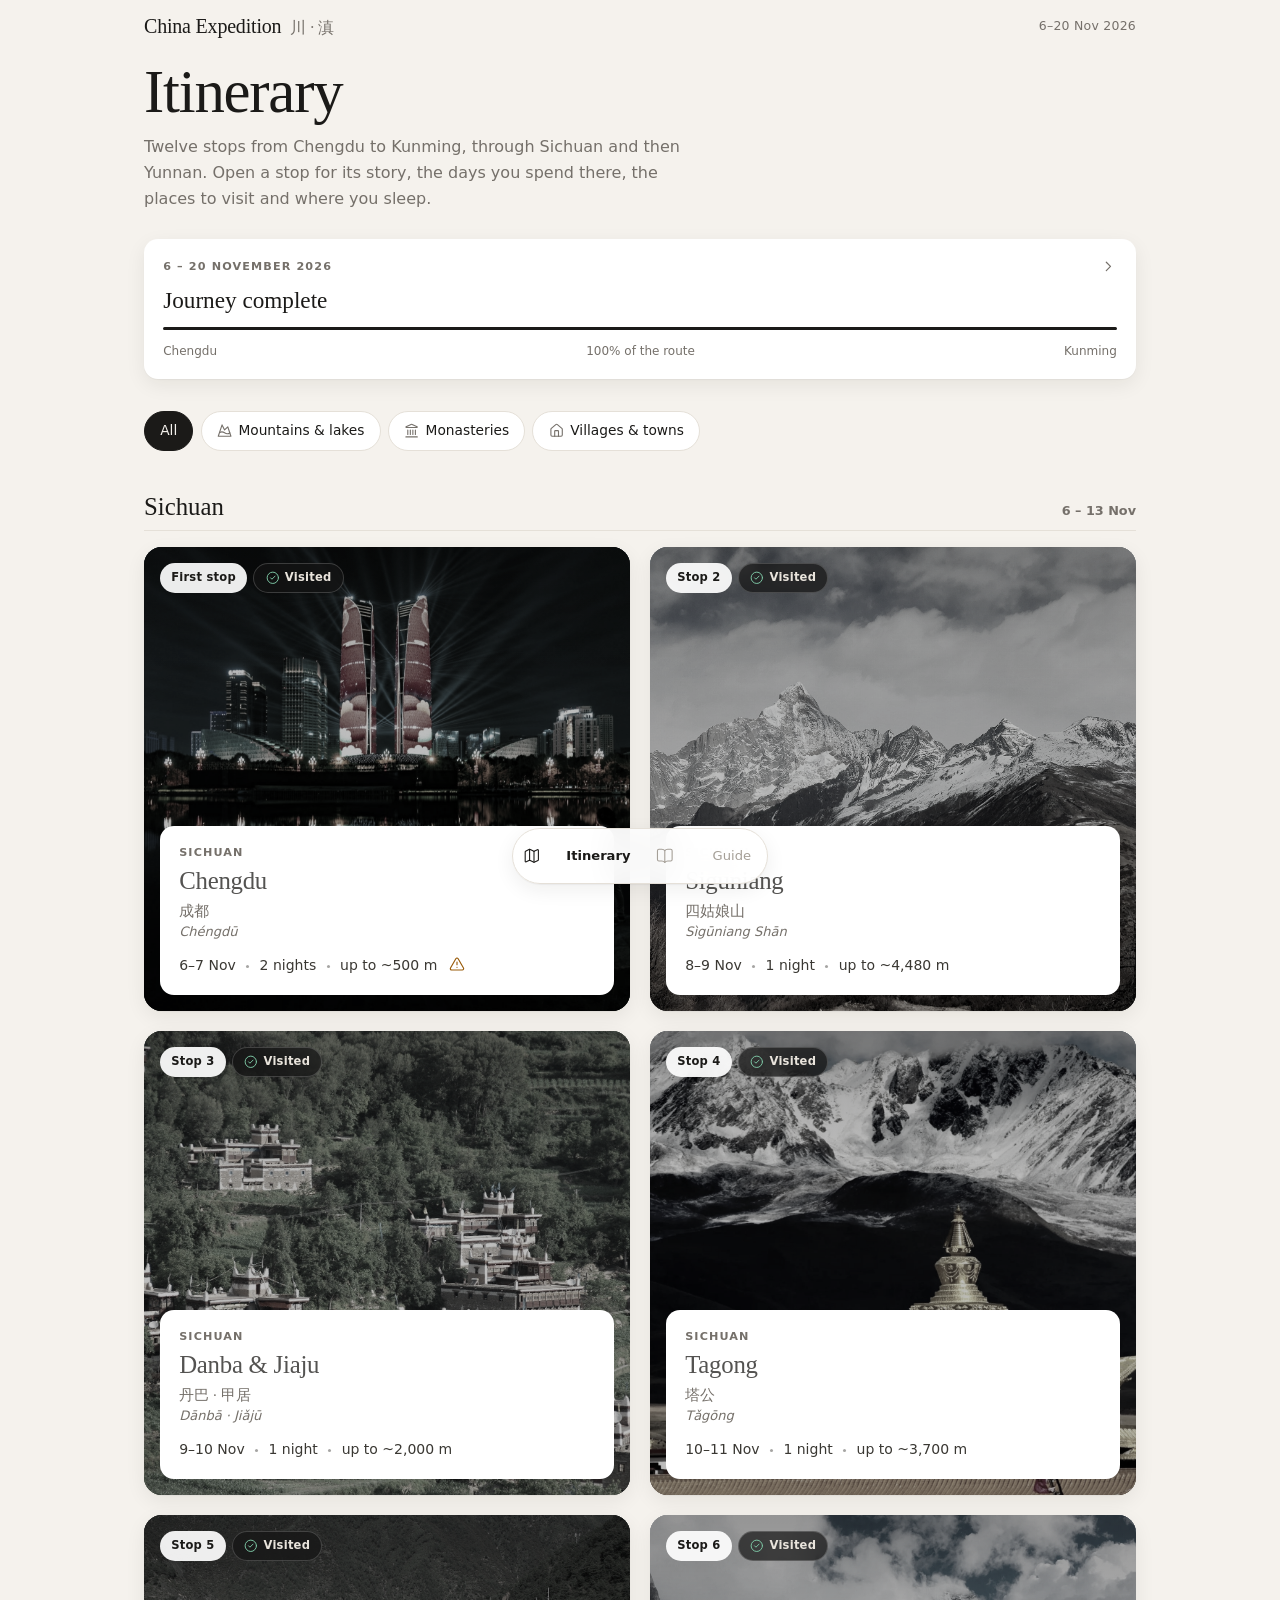
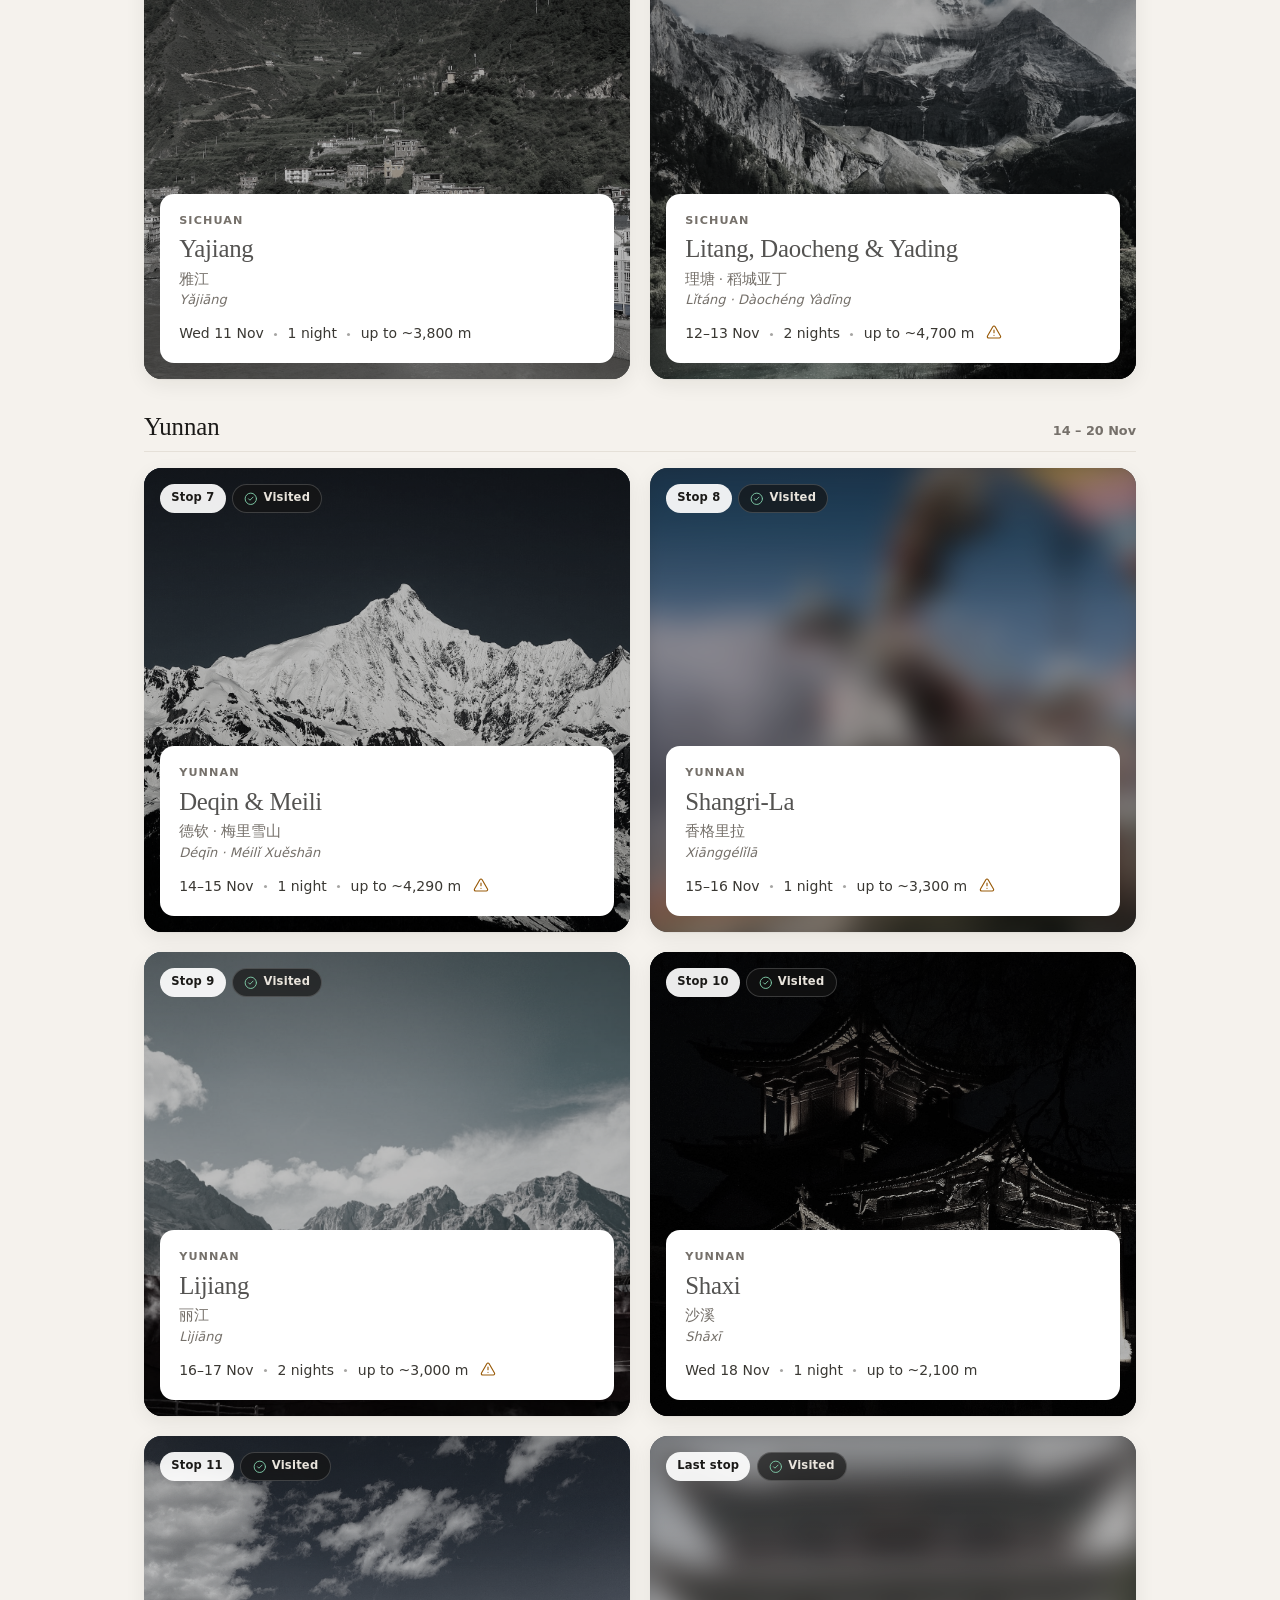
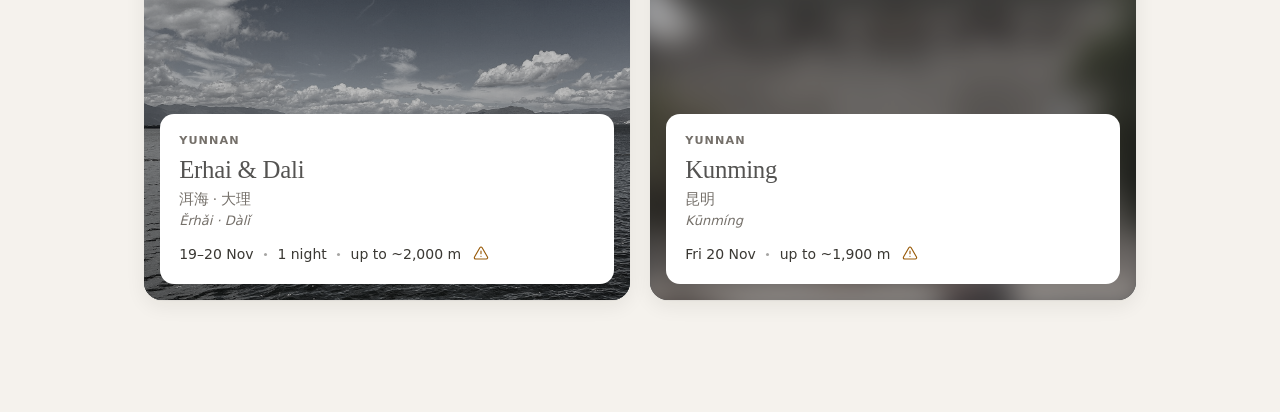
==== commit 08ce8926: "New app icon: red 川滇 over the trip's altitude line Co-Authored-By: Claude Opus 5.5 <noreply@anthropi" ====
--- a/index.html
+++ b/index.html
@@ -7,7 +7,7 @@
   <meta name="theme-color" content="#171614" media="(prefers-color-scheme: dark)">
   <meta name="description" content="Day-by-day companion for the November 2026 Western Sichuan & Yunnan expedition.">
   <title>China Expedition · Nov 6–20, 2026</title>
-  <link rel="icon" href="data:image/svg+xml,<svg xmlns='http://www.w3.org/2000/svg' viewBox='0 0 32 32'><rect width='32' height='32' rx='8' fill='%231d1c1a'/><path d='M5 23l7-10 4 5 3-4 8 9z' fill='%23f6f3ee'/></svg>">
+  <link rel="icon" type="image/png" href="assets/icon-32.png">
   <link rel="stylesheet" href="styles.css">
   <link rel="manifest" href="manifest.webmanifest">
   <link rel="apple-touch-icon" href="assets/icon-180.png">
--- a/styles.css
+++ b/styles.css
@@ -1295,7 +1295,7 @@
 .d-close:active { transform: scale(.86); transition: transform 90ms ease-out; }
 .d-close:focus-visible { outline: 2px solid var(--cinnabar); outline-offset: 3px; }
 @media (prefers-reduced-motion: no-preference) {
-  .detail.entering .d-close { animation: d-close-in 420ms cubic-bezier(.34, 1.56, .64, 1) 120ms both; }
+  .detail.entering .d-close { animation: d-close-in 420ms cubic-bezier(.34, 1.56, .64, 1) 120ms backwards; }
 }
 @keyframes d-close-in { from { opacity: 0; transform: scale(.5) rotate(-90deg); } to { opacity: 1; transform: none; } }
 @media (prefers-reduced-motion: reduce) { .d-close, .d-close.gone, .d-close.leaving { transition: opacity 120ms ease; transform: none; } }
@@ -1315,3 +1315,28 @@
   .tlx-item.rv-tl { opacity: 0; transform: translateY(26px) scale(.98); transition: opacity 520ms cubic-bezier(.23, 1, .32, 1), transform 620ms cubic-bezier(.23, 1, .32, 1); }
   .tlx-item.rv-tl.in { opacity: 1; transform: none; }
 }
+
+/* Guide: crew flights */
+.flights { display: grid; gap: .6rem; }
+.fl-p { background: #fff; border-radius: 14px; padding: .85rem 1rem .9rem; }
+.fl-p h3 { margin: 0 0 .5rem; font-size: 1.0625rem; font-weight: 600; color: var(--ink); }
+.fl-r { display: grid; grid-template-columns: 1.1rem 3.2rem 6.4rem auto; column-gap: .55rem; align-items: baseline; padding: .4rem 0; border-top: 1px solid rgba(0,0,0,.06); font-size: .875rem; color: var(--muted); }
+.fl-r .i { width: 1rem; height: 1rem; align-self: center; color: var(--ink-2); }
+.fl-home .i { transform: scaleX(-1); }
+.fl-k { font-size: .75rem; letter-spacing: .08em; text-transform: uppercase; color: var(--muted); }
+.fl-d { color: var(--ink); }
+.fl-t { color: var(--ink); font-weight: 600; font-variant-numeric: tabular-nums; }
+.fl-n { grid-column: 3 / -1; font-size: .75rem; }
+.fl-n:empty { display: none; }
+.fl-note { margin-top: .7rem; }
+
+/* Guide: close ✕ like the stop pages; flight cards follow the theme */
+.g-title { margin-top: calc(3.6rem + env(safe-area-inset-top)); }
+#v-guide.on .g-close { animation: d-close-in 420ms cubic-bezier(.34, 1.56, .64, 1) 120ms backwards; }
+#v-guide.on .g-close.gone, #v-guide.on .g-close.leaving { animation: none; }
+@media (prefers-reduced-motion: reduce) { #v-guide.on .g-close { animation: none; } }
+.fl-p { background: var(--surface); border: 1px solid var(--line); }
+.fl-r { border-top-color: var(--line); }
+.fl-role { margin-left: .5rem; font-size: .75rem; font-weight: 400; letter-spacing: .08em; text-transform: uppercase; color: var(--muted); }
+.fl-p h3:last-child { margin-bottom: 0; }
+.fl-pn { margin: -.25rem 0 0; font-size: .875rem; color: var(--muted); }
